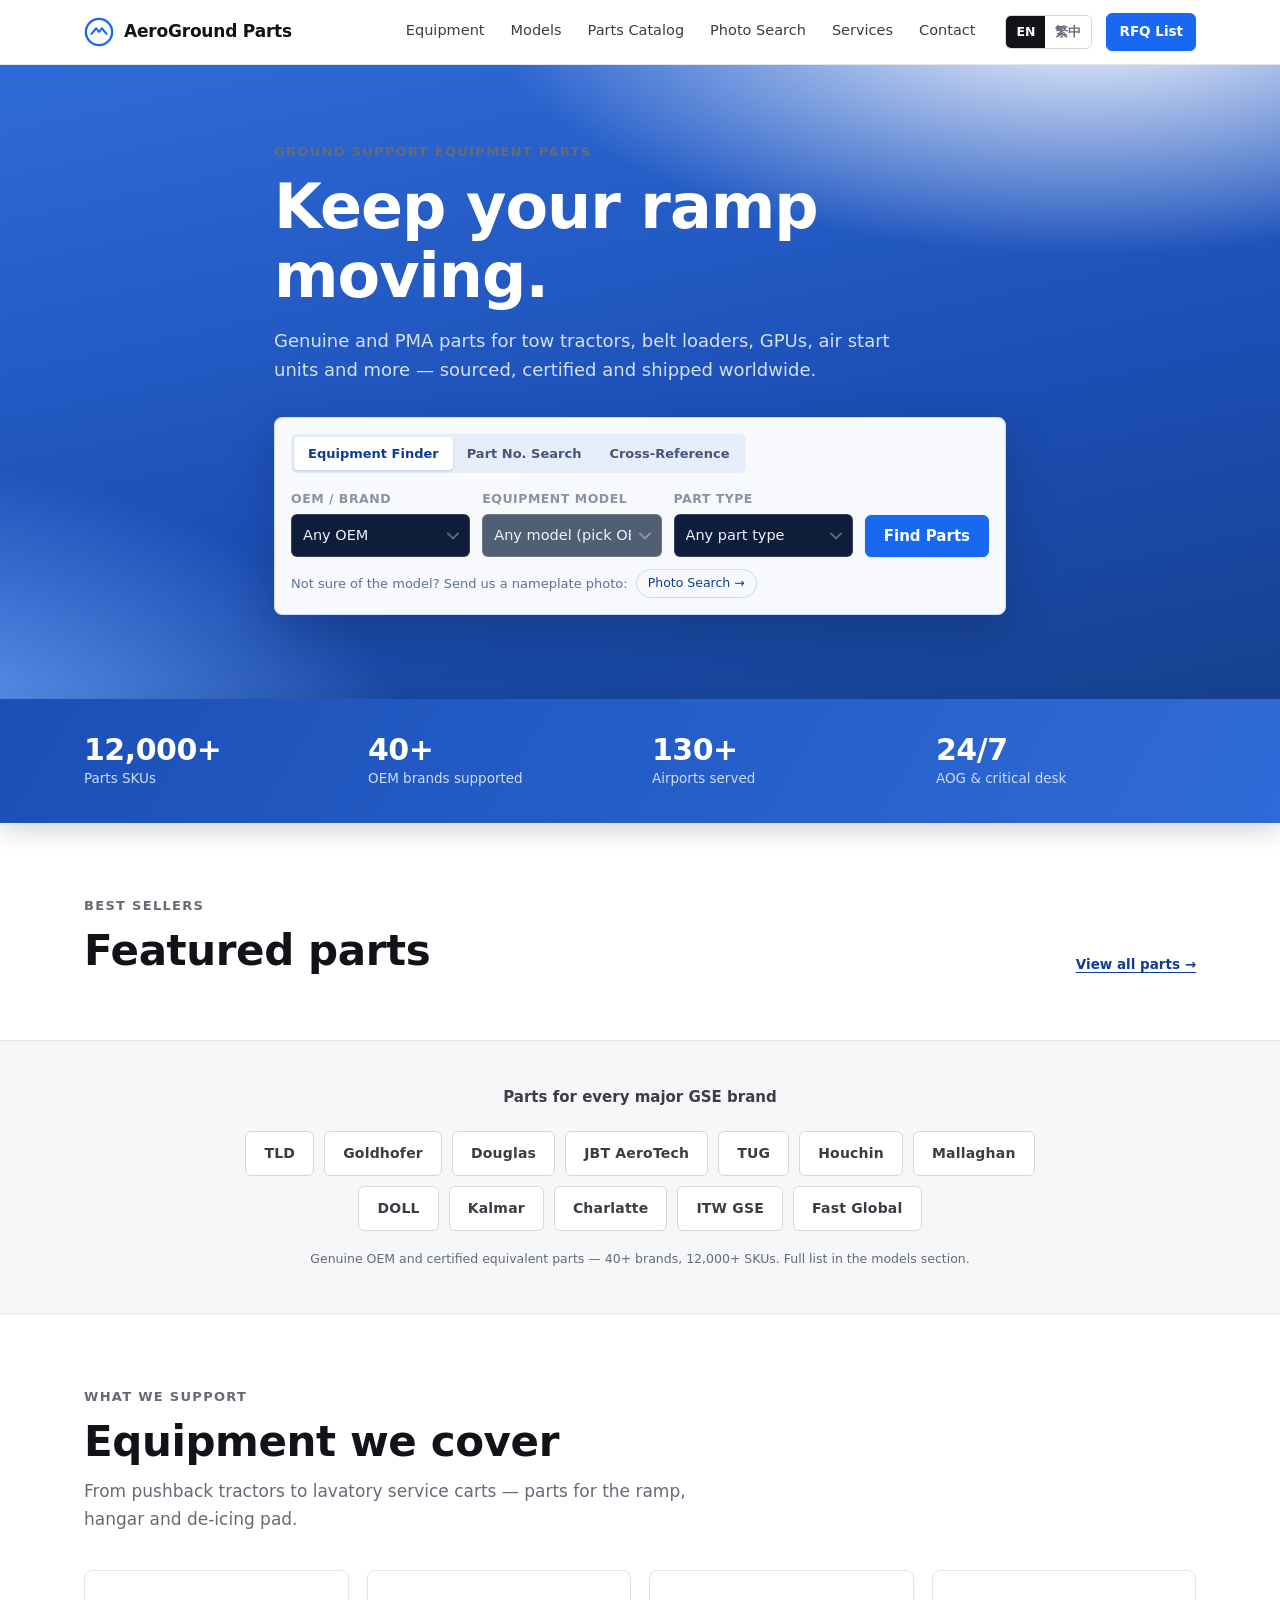
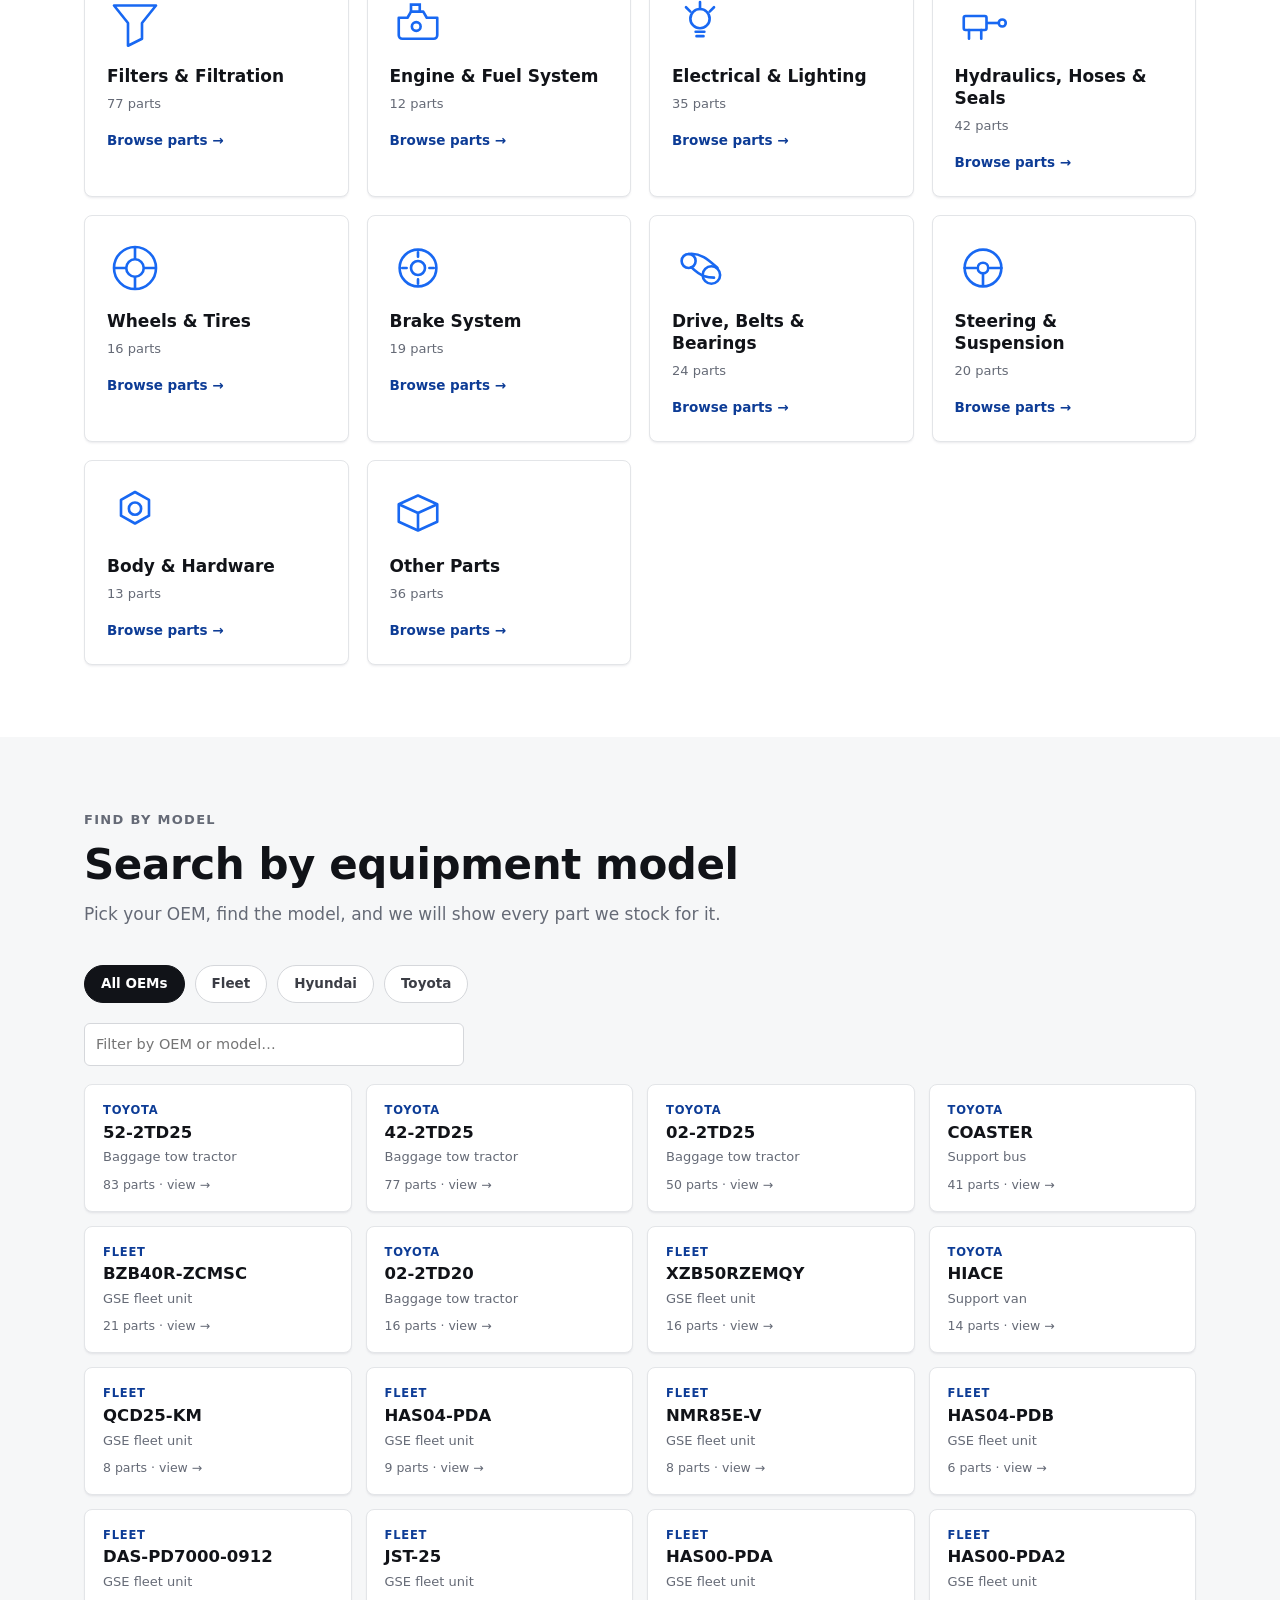
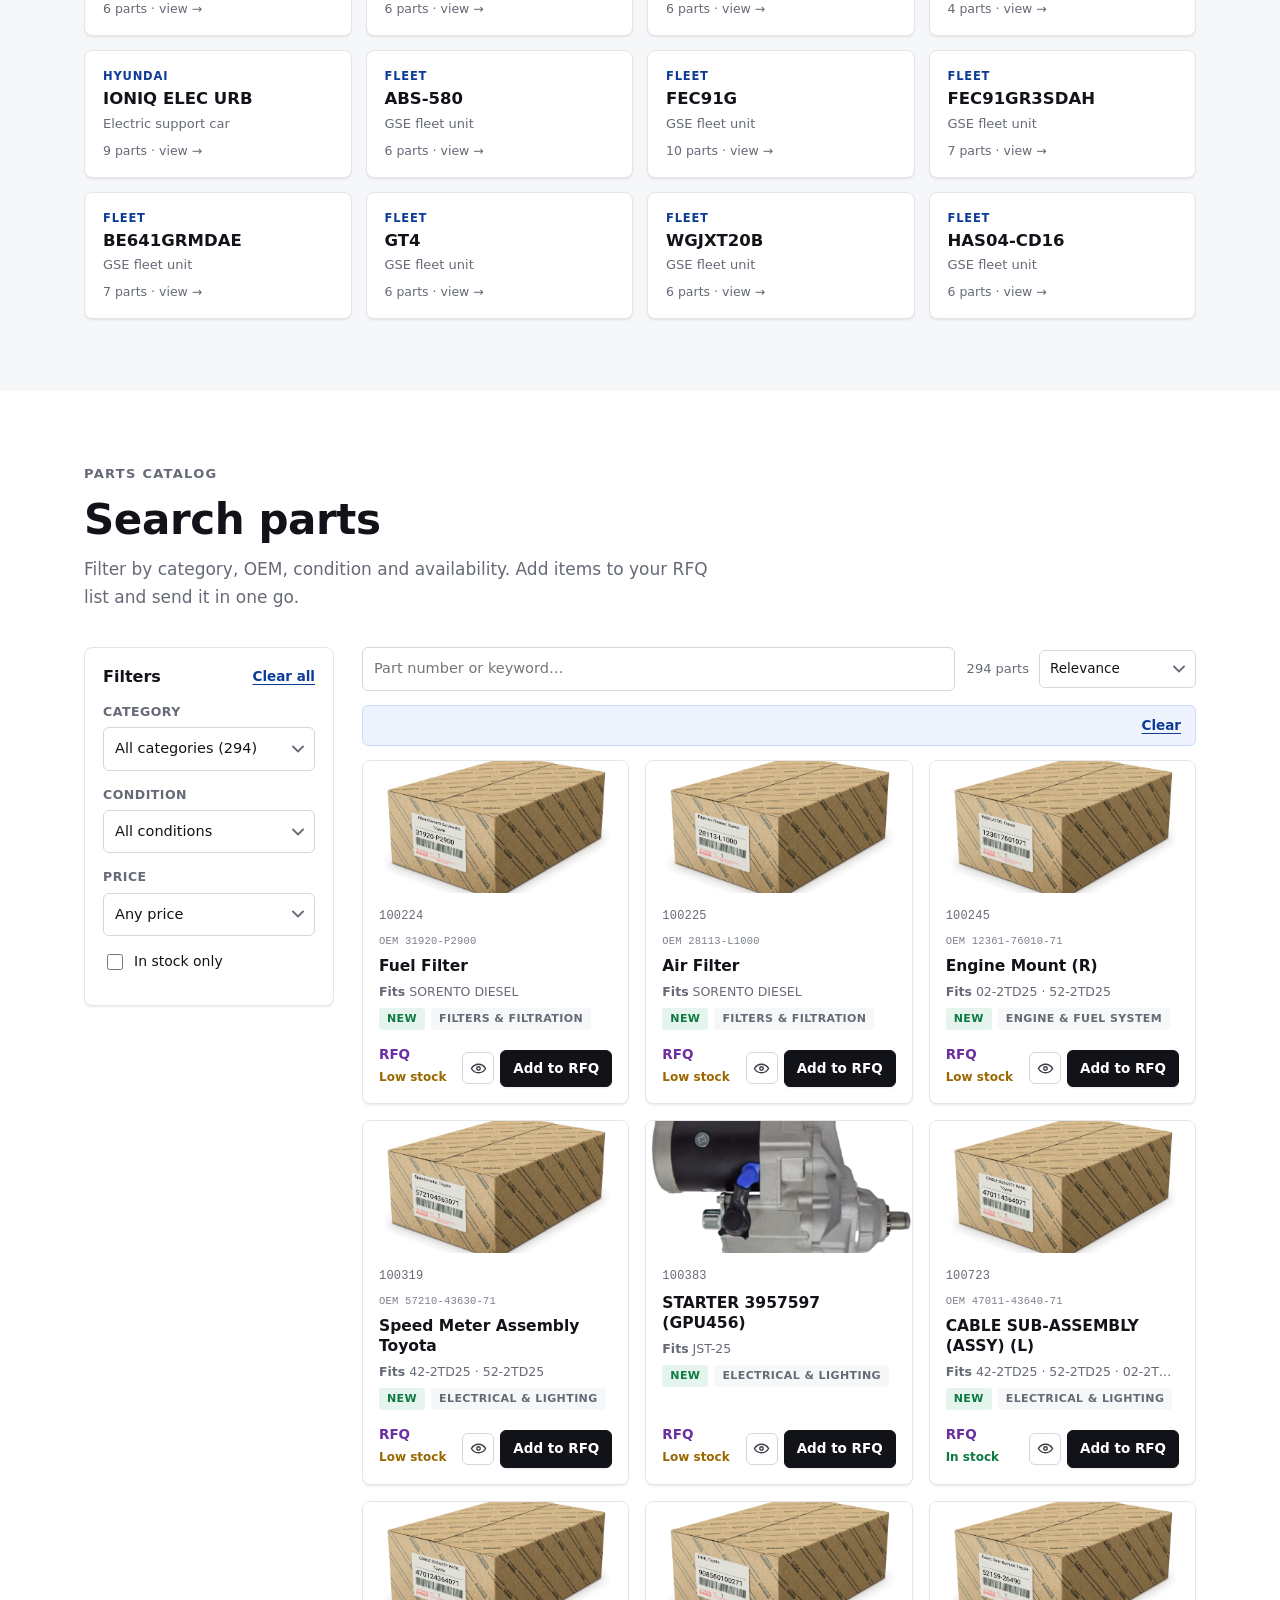
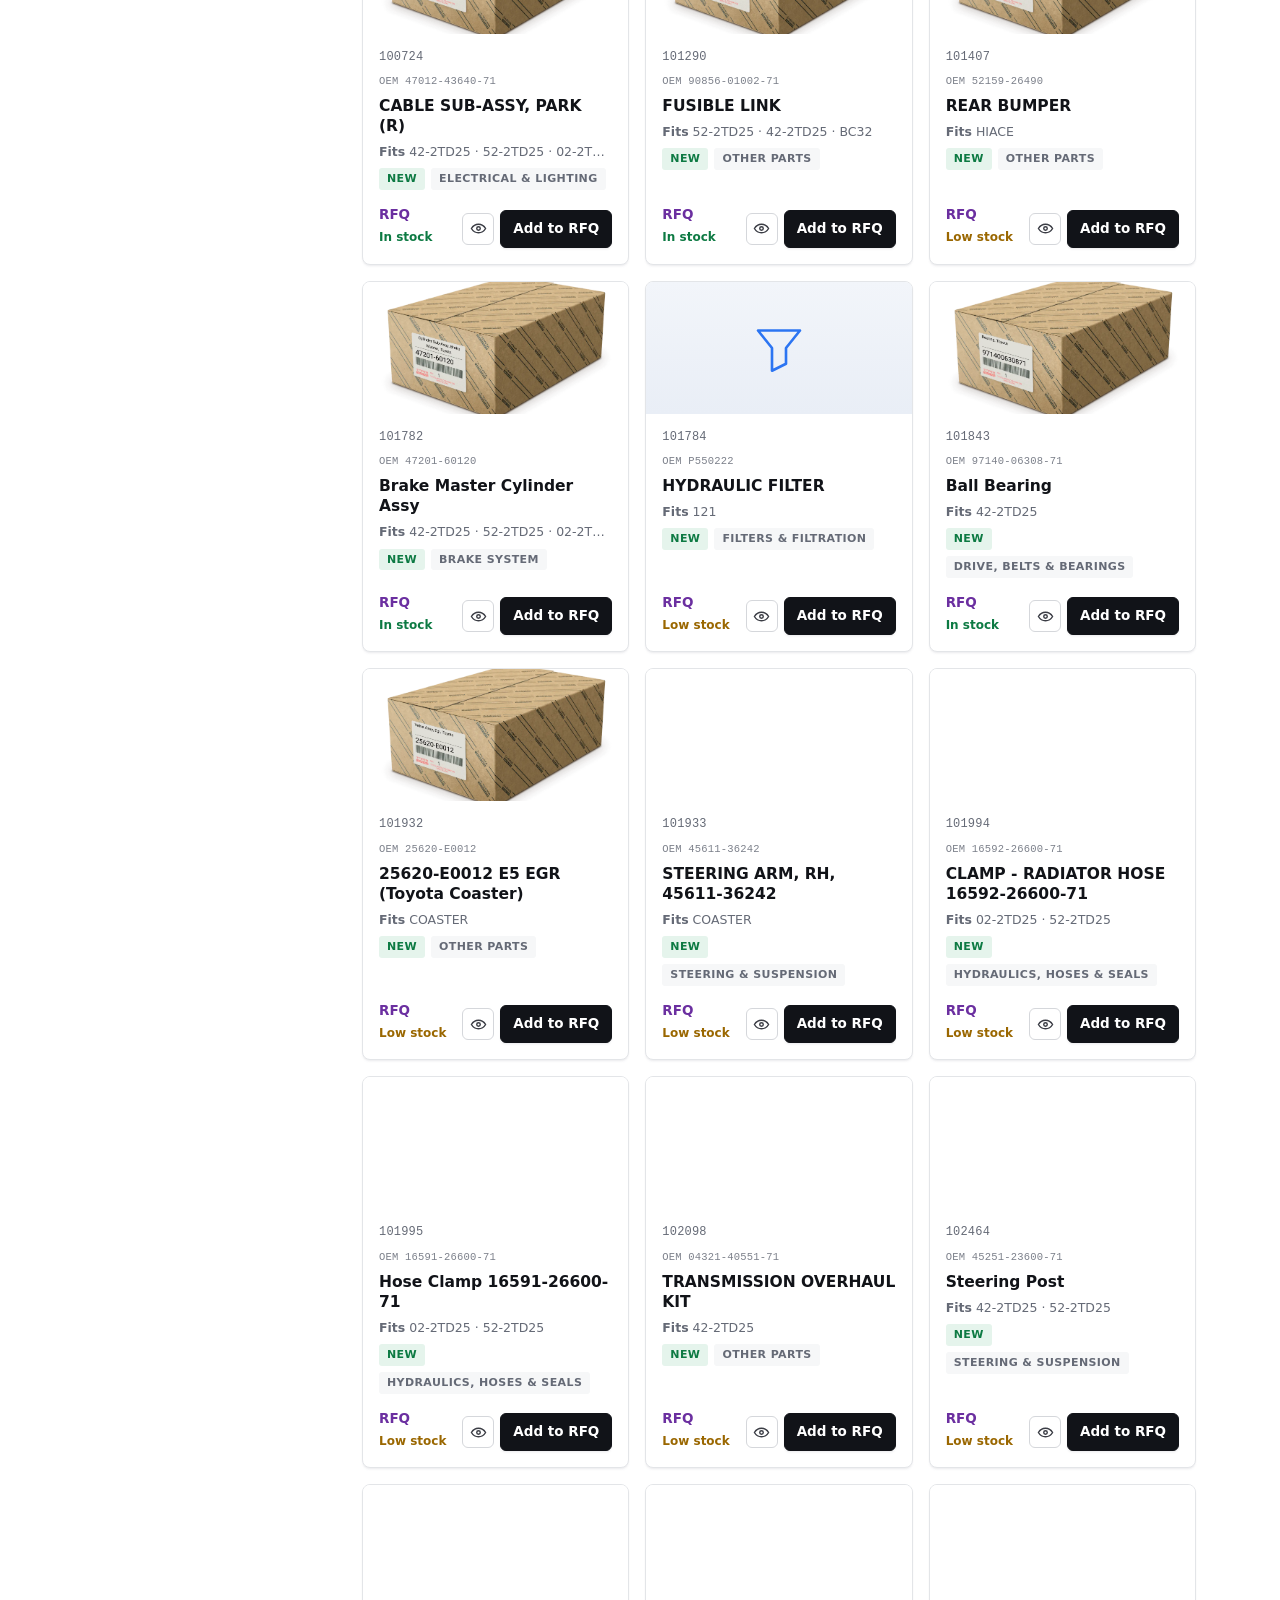
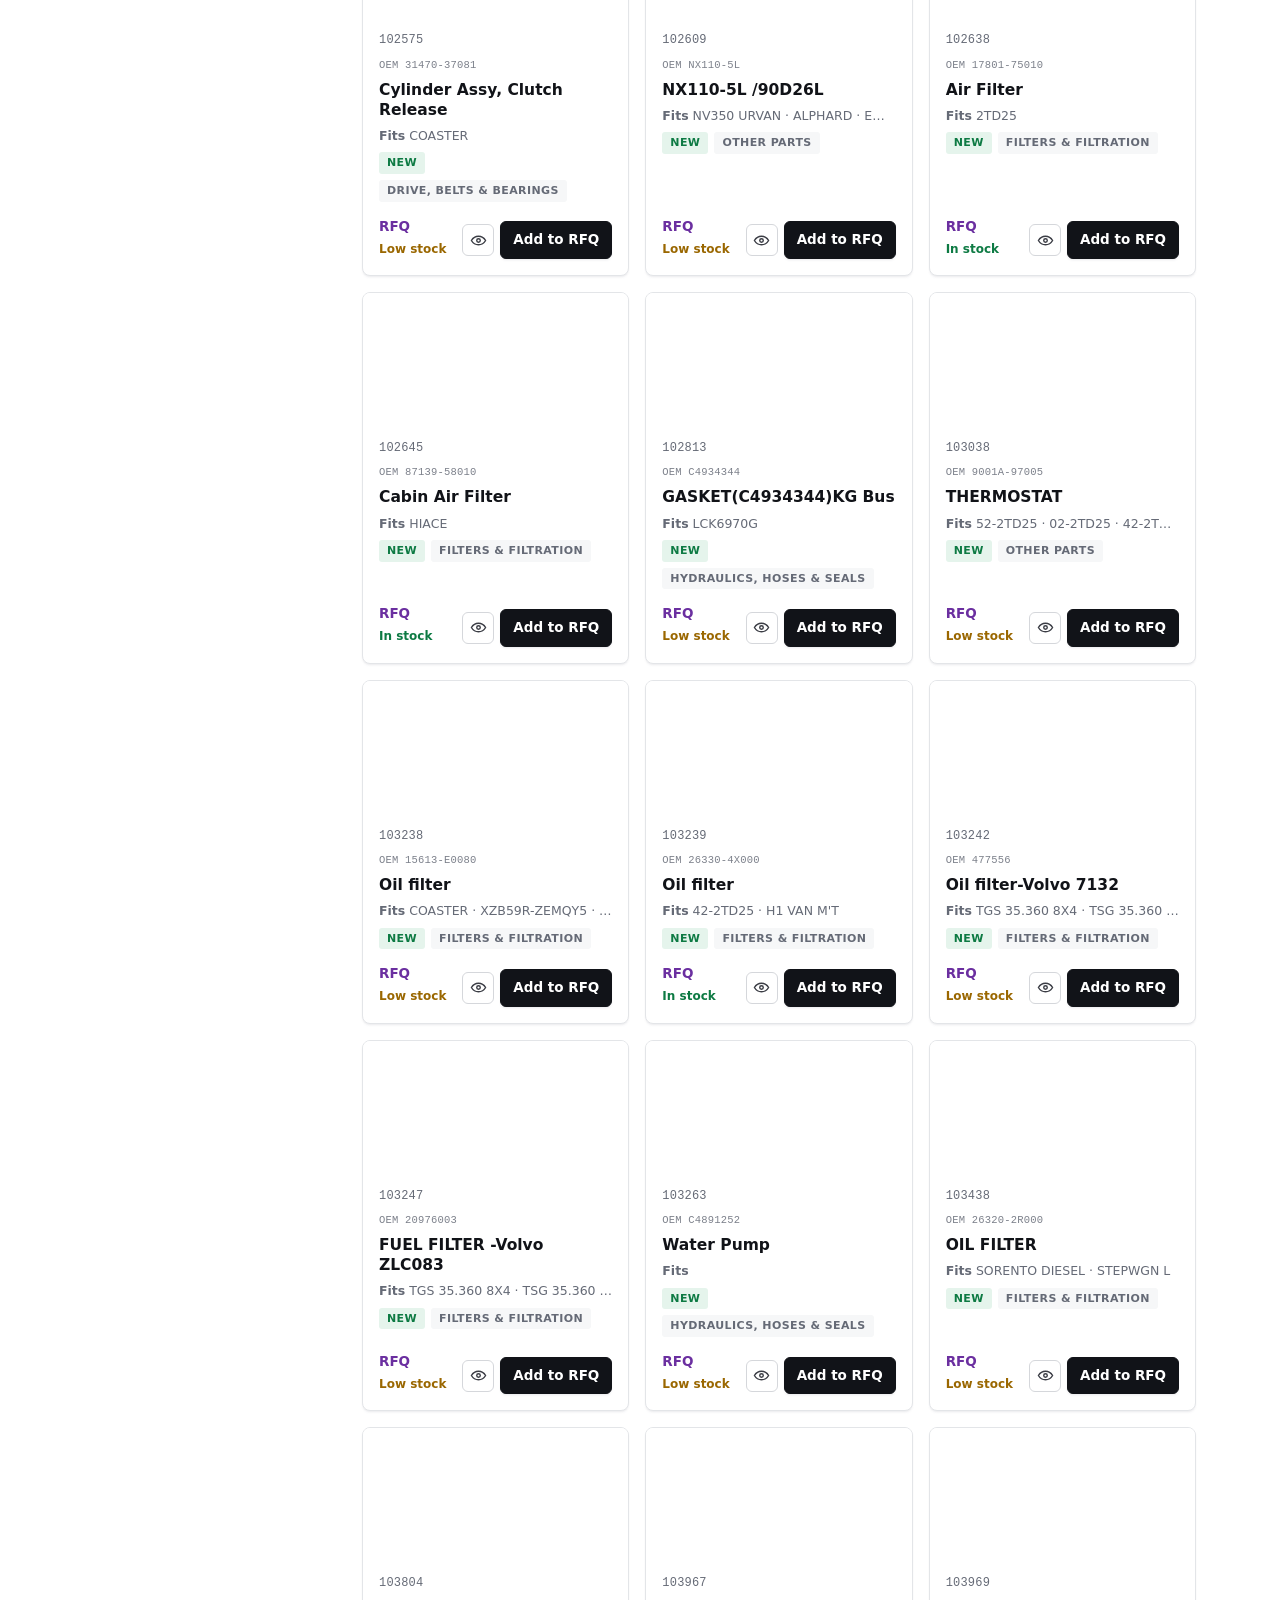
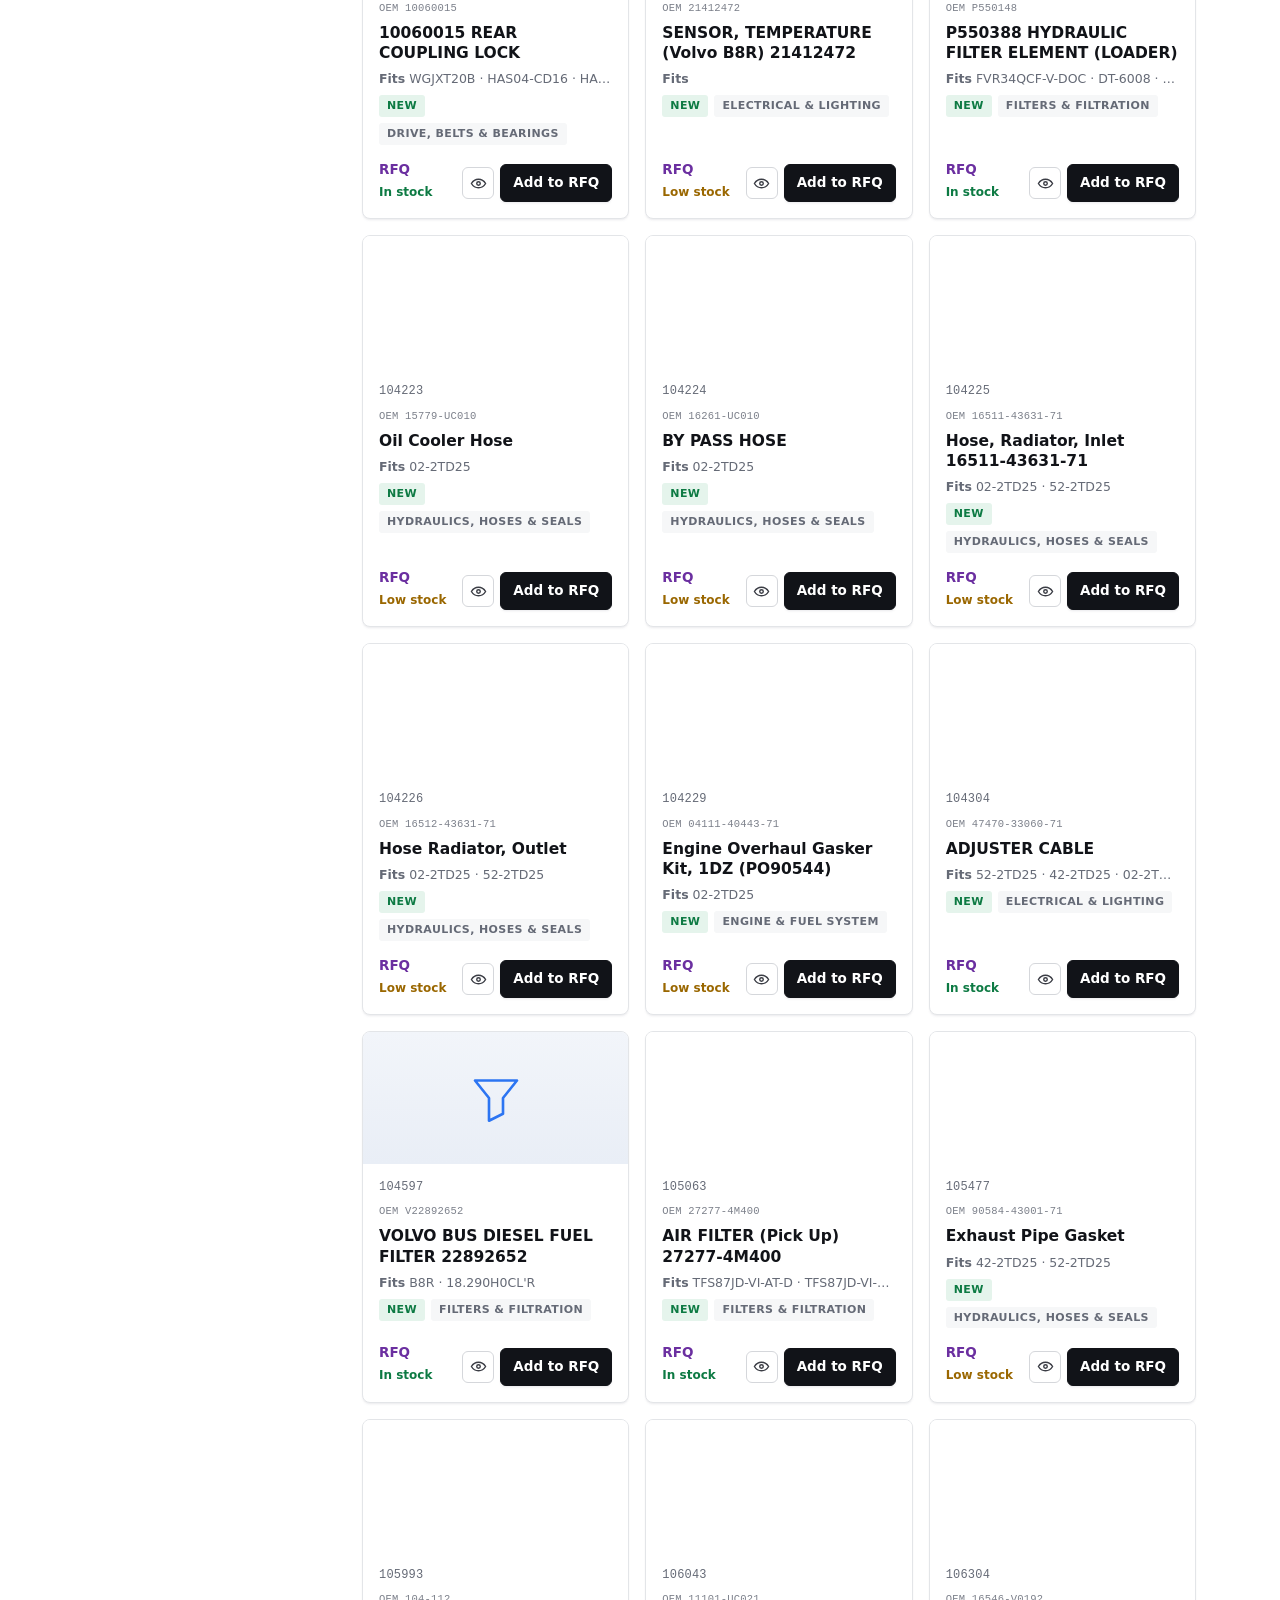
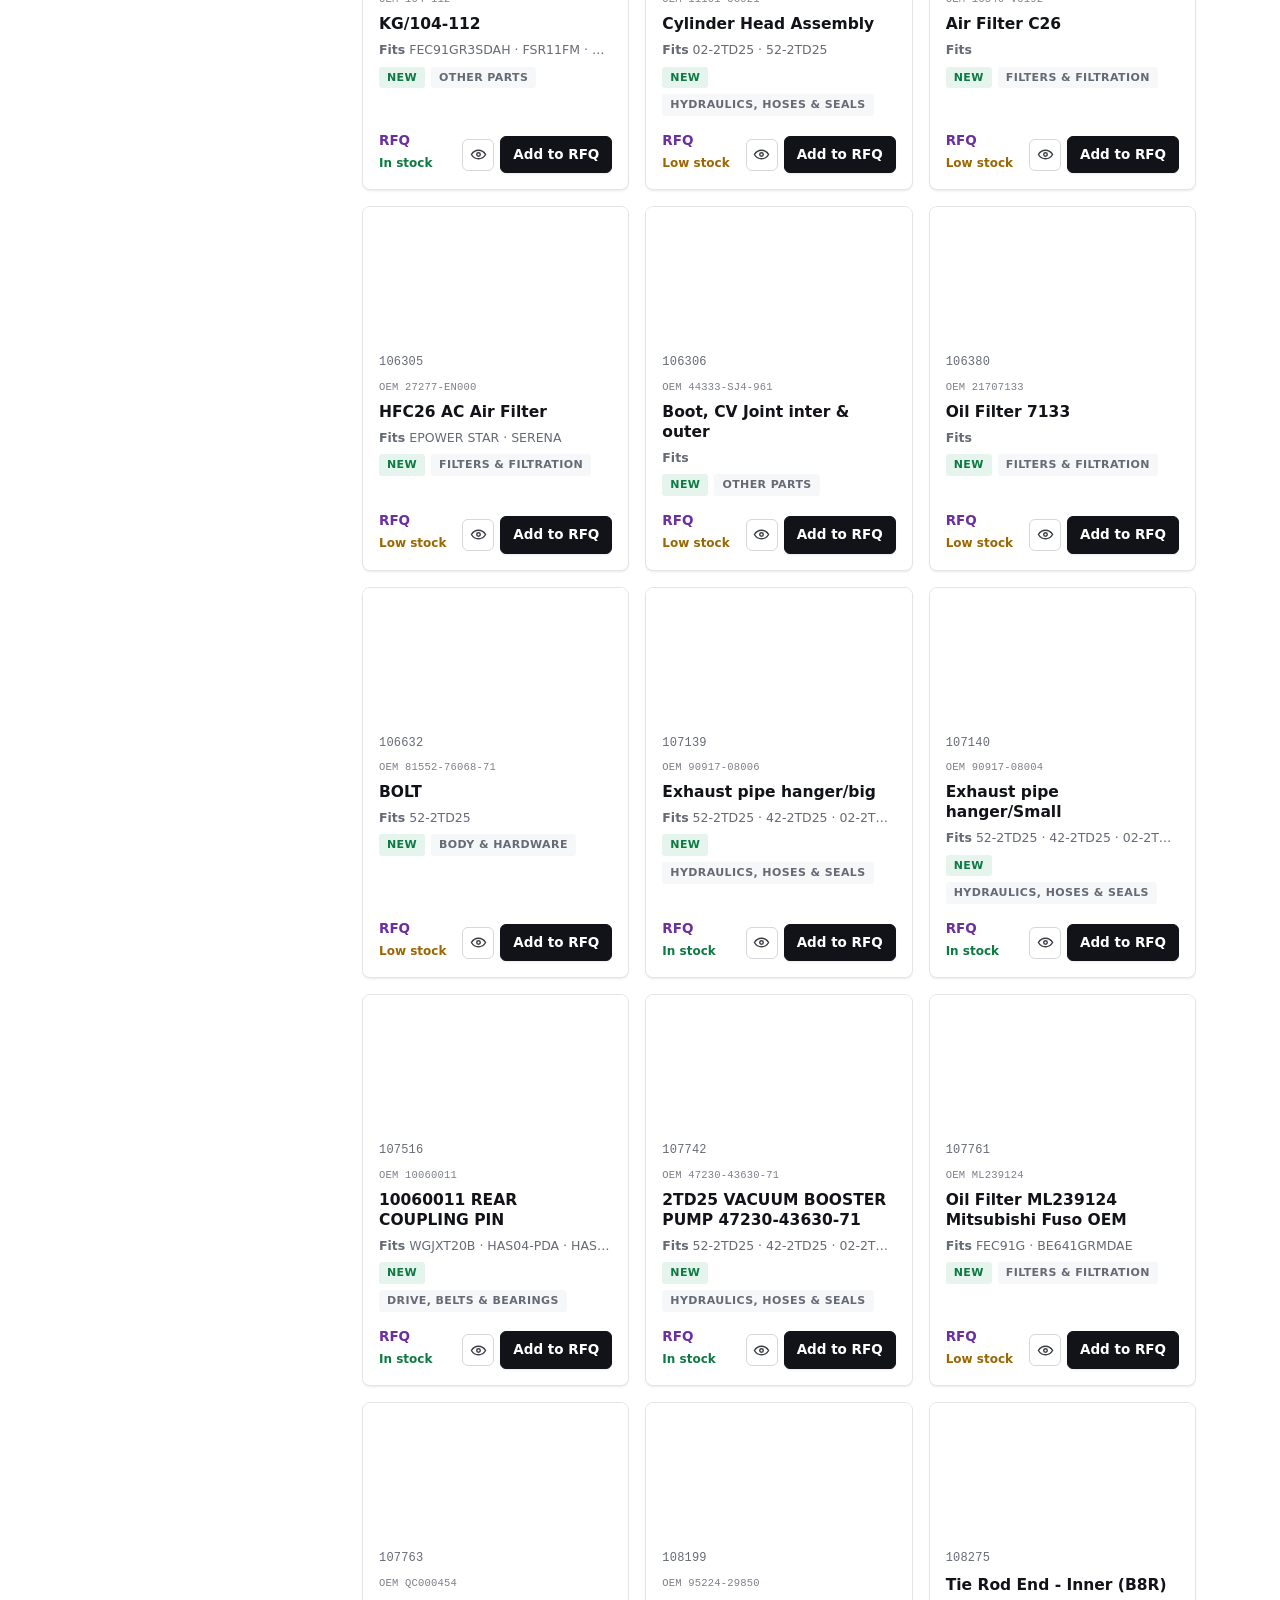
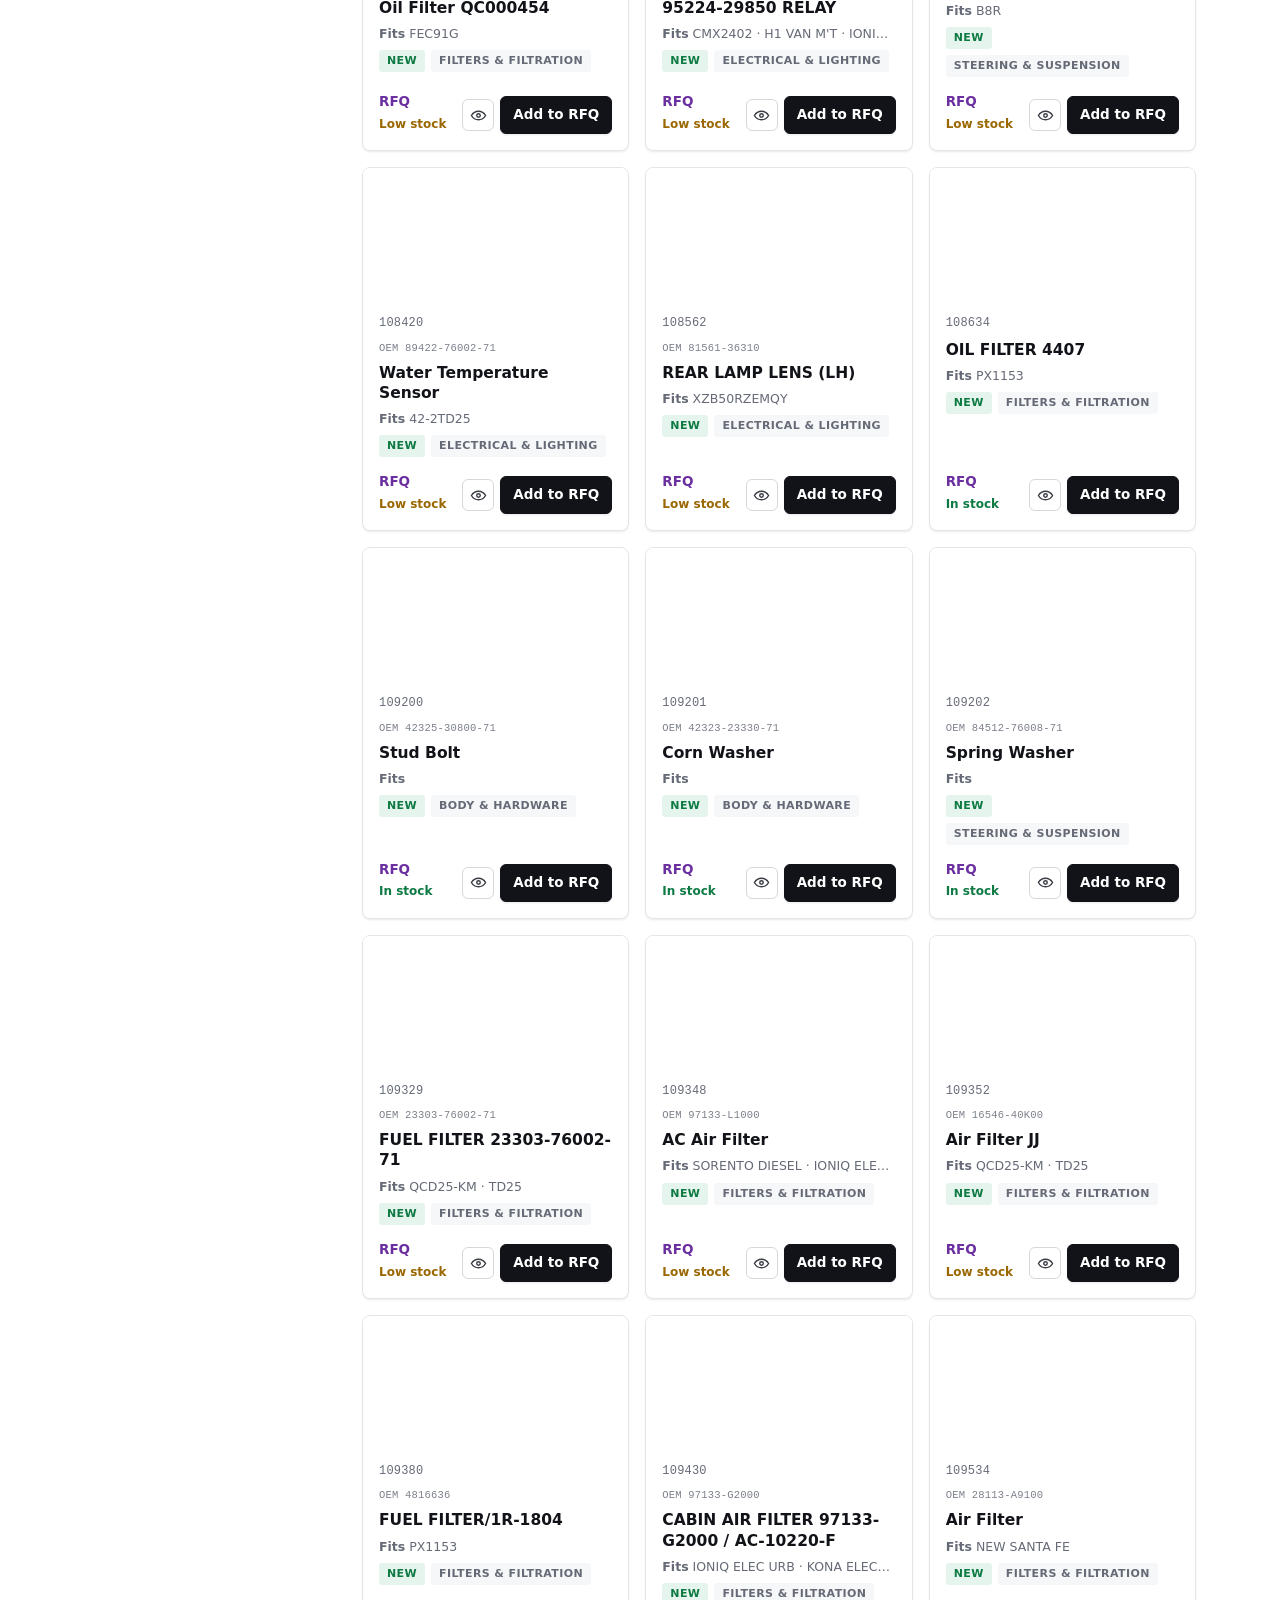
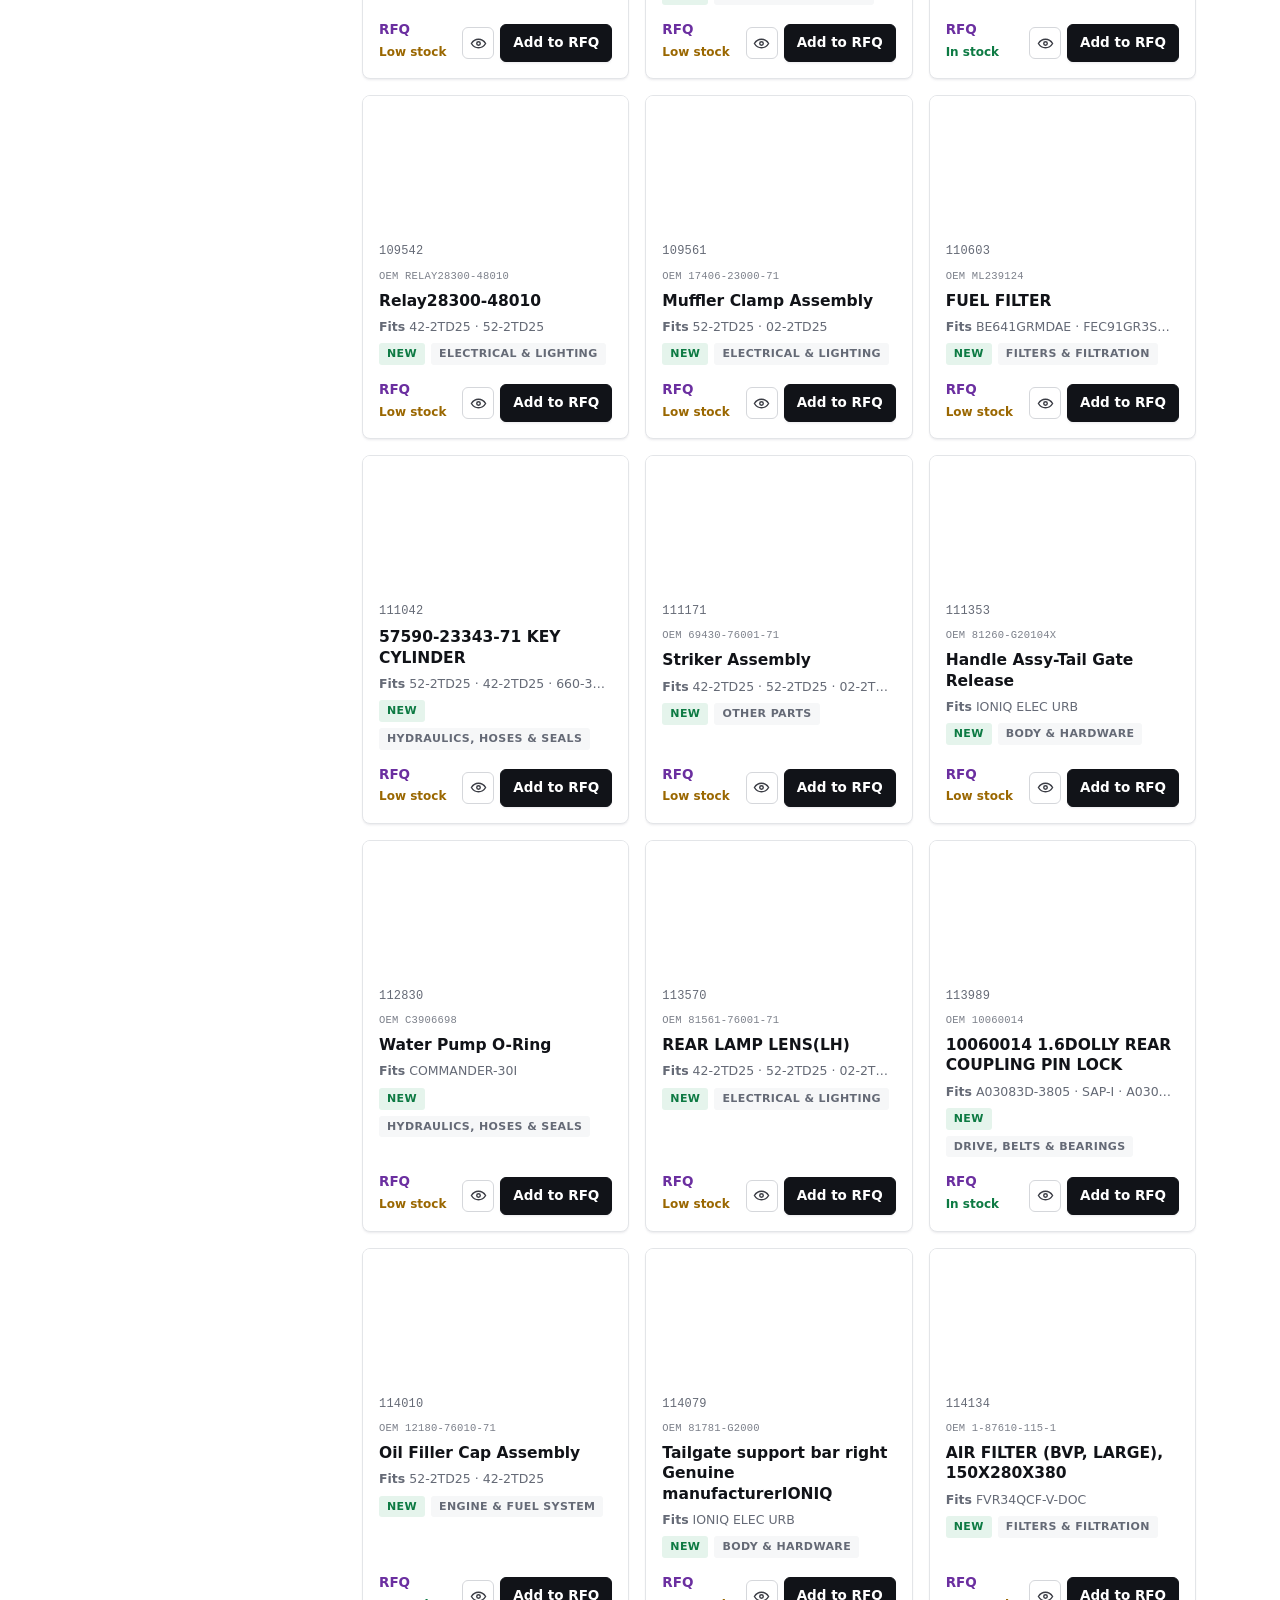
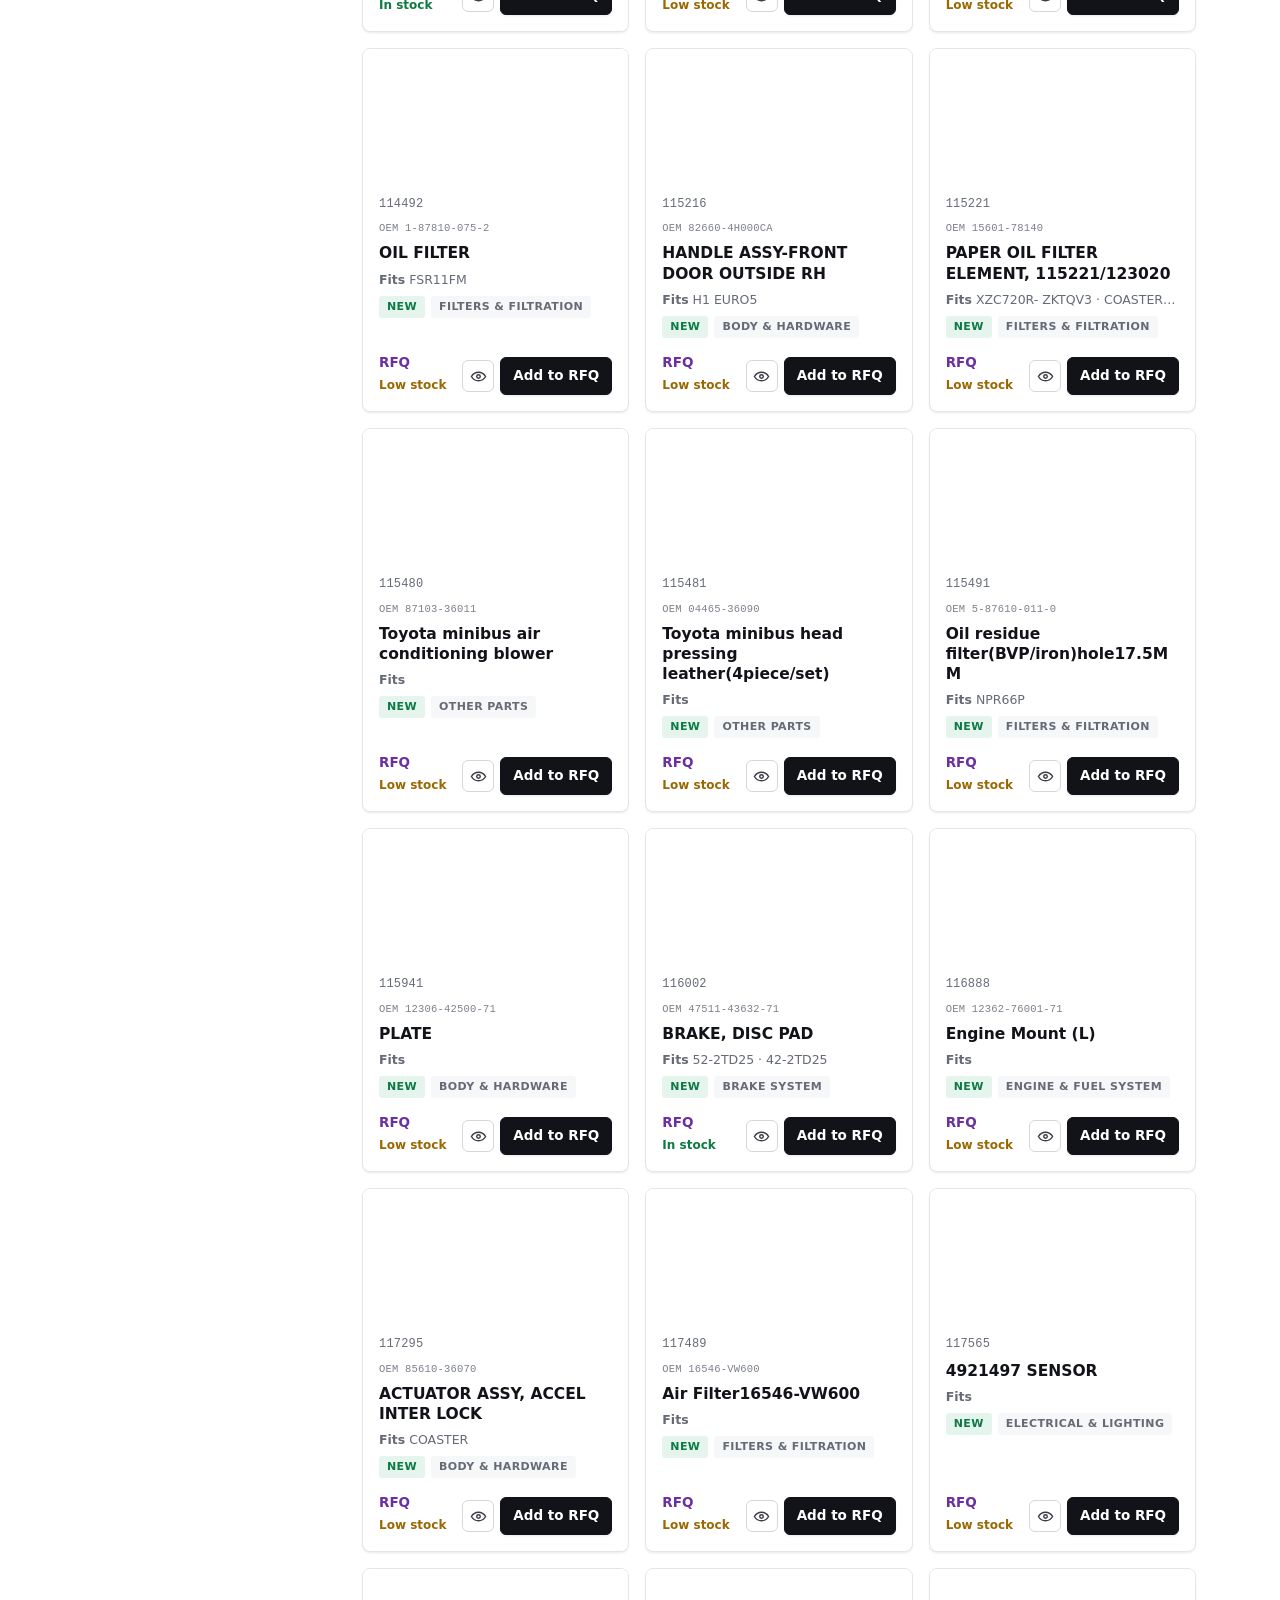
==== index.html @ 1cf230a5 "SEO: OG/twitter cards + JSON-LD Store schema + favicon + sitemap + robots.txt" ====
<!DOCTYPE html>
<html lang="en">
<head>
<meta charset="utf-8">
<meta name="viewport" content="width=device-width, initial-scale=1">
<!--
  ============================================================
  GSE Parts Website Template — static front-end demo
  Sample data only. No network calls are made anywhere
  (enforced by the CSP below: connect-src 'none').

  TODO before production:
  - Replace company name / logo / contact placeholders
  - Serve over HTTPS with the response headers listed in SECURITY.md
  - Add real part photos (drop files into assets/, keep same-origin)
  ============================================================
-->
<meta http-equiv="Content-Security-Policy" content="default-src 'none'; style-src 'self'; script-src 'self'; img-src 'self' blob: data:; font-src 'self'; connect-src https://formsubmit.co; form-action 'none'; base-uri 'none'">
<meta name="referrer" content="strict-origin">
<meta name="description" content="Airport ground support equipment (GSE) parts: tow tractors, belt loaders, GPUs, air start units and more. Search by part number, equipment model or photo.">
<title>AeroGround Parts — Airport GSE Parts &amp; Support</title>
<link rel="stylesheet" href="assets/style.css?v=6111fa4">
<link rel="icon" type="image/svg+xml" href="/assets/favicon.svg">
<meta property="og:type" content="website">
<meta property="og:url" content="https://gse-spares.com/">
<meta property="og:site_name" content="AeroGround Parts">
<meta property="og:title" content="AeroGround Parts — Airport GSE Parts &amp; Support">
<meta property="og:description" content="Airport ground support equipment (GSE) parts: tow tractors, belt loaders, GPUs, air start units and more. Search by part number, equipment model or photo.">
<meta property="og:image" content="https://gse-spares.com/assets/og-image.png">
<meta property="og:image:width" content="1200">
<meta property="og:image:height" content="630">
<meta property="og:locale" content="en">
<meta name="twitter:card" content="summary_large_image">
<script type="application/ld+json">
{
  "@context": "https://schema.org",
  "@type": "Store",
  "name": "AeroGround Parts",
  "url": "https://gse-spares.com/",
  "description": "Airport ground support equipment (GSE) parts: tow tractors, belt loaders, GPUs, air start units and more.",
  "image": "https://gse-spares.com/assets/og-image.png"
}
</script>
</head>
<body>
<a class="skip" href="#main" data-i18n="skip">Skip to content</a>

<!-- ================= HEADER ================= -->
<header class="site-header">
  <div class="wrap header-in">
    <a class="brand" href="#home" aria-label="AeroGround Parts home">
      <svg class="brand-mark" viewBox="0 0 32 32" width="30" height="30" aria-hidden="true" focusable="false">
        <circle cx="16" cy="16" r="14" fill="none" stroke="currentColor" stroke-width="2.5"/>
        <path d="M8 18l5-6 3 4 3-4 5 6" fill="none" stroke="currentColor" stroke-width="2.2" stroke-linecap="round" stroke-linejoin="round"/>
      </svg>
      <!-- TODO: replace company name -->
      <span class="brand-name">AeroGround Parts</span>
    </a>
    <nav class="nav" id="nav" aria-label="Main">
      <a href="#equipment" data-i18n="nav-equipment">Equipment</a>
      <a href="#models" data-i18n="nav-models">Models</a>
      <a href="#parts" data-i18n="nav-parts">Parts Catalog</a>
      <a href="#visual" data-i18n="nav-visual">Photo Search</a>
      <a href="#services" data-i18n="nav-services">Services</a>
      <a href="#contact" data-i18n="nav-contact">Contact</a>
    </nav>
    <div class="header-actions">
      <div class="lang" role="group" aria-label="Language">
        <button type="button" class="lang-btn is-active" data-lang="en">EN</button>
        <button type="button" class="lang-btn" data-lang="zh">繁中</button>
      </div>
      <button type="button" class="btn btn-accent btn-sm" id="cartOpenBtn">
        <span data-i18n="nav-rfq">RFQ List</span>
        <span class="badge" id="cartBadge" hidden>0</span>
      </button>
      <button type="button" class="burger" id="burger" aria-expanded="false" aria-controls="nav" aria-label="Menu">
        <span></span><span></span><span></span>
      </button>
    </div>
  </div>
</header>

<main id="main">

<!-- ================= HERO ================= -->
<section class="hero" id="home">
  <div class="wrap hero-in">
    <p class="kicker" data-i18n="hero-kicker">Ground support equipment parts</p>
    <h1 class="hero-title" data-i18n="hero-title">Keep your ramp moving.</h1>
    <p class="hero-sub" data-i18n="hero-sub">Genuine and PMA parts for tow tractors, belt loaders, GPUs, air start units and more — sourced, certified and shipped worldwide.</p>

    <div class="searchbox" role="search">
      <div class="seg" role="tablist" aria-label="Search mode">
        <button type="button" class="seg-btn is-active" data-mode="finder" role="tab" aria-selected="true" data-i18n="fm-finder">Equipment Finder</button>
        <button type="button" class="seg-btn" data-mode="search" role="tab" aria-selected="false" data-i18n="fm-search">Part No. Search</button>
        <button type="button" class="seg-btn" data-mode="xref" role="tab" aria-selected="false" data-i18n="fm-xref">Cross-Reference</button>
      </div>

      <!-- Mode 1: cascading equipment finder -->
      <div class="mode-panel" id="modeFinder">
        <div class="finder-row">
          <div class="finder-field">
            <label class="flabel" for="fOem" data-i18n="fm-oem">OEM / Brand</label>
            <select id="fOem" class="select"></select>
          </div>
          <div class="finder-field">
            <label class="flabel" for="fModel" data-i18n="fm-model">Equipment Model</label>
            <select id="fModel" class="select"></select>
          </div>
          <div class="finder-field">
            <label class="flabel" for="fPartCat" data-i18n="fm-cat">Part Type</label>
            <select id="fPartCat" class="select"></select>
          </div>
          <button type="button" class="btn btn-accent finder-go" id="finderGo" data-i18n="fm-go">Find Parts</button>
        </div>
        <p class="hero-hint"><span data-i18n="fm-hint">Not sure of the model? Send us a nameplate photo:</span>
          <a class="chip chip-mini" href="#visual" data-i18n="fm-photo">Photo Search →</a>
        </p>
      </div>

      <!-- Mode 2: keyword / PN search -->
      <div class="mode-panel" id="modeSearch" hidden>
        <div class="seg seg-sub" role="group" aria-label="Search scope">
          <button type="button" class="seg-btn is-active" data-scope="all" data-i18n="seg-all">All</button>
          <button type="button" class="seg-btn" data-scope="part" data-i18n="seg-part">Part No.</button>
          <button type="button" class="seg-btn" data-scope="model" data-i18n="seg-model">Equipment</button>
        </div>
        <div class="search-row">
          <svg class="search-ico" viewBox="0 0 24 24" width="20" height="20" aria-hidden="true" focusable="false">
            <circle cx="11" cy="11" r="7" fill="none" stroke="currentColor" stroke-width="2"/>
            <path d="M16.5 16.5L21 21" stroke="currentColor" stroke-width="2" stroke-linecap="round"/>
          </svg>
          <input id="heroSearch" type="search" autocomplete="off" spellcheck="false"
                 placeholder="Search part number, model or keyword…" aria-label="Search parts"
                 data-i18n-ph="hero-search-ph">
          <button type="button" class="btn btn-accent" id="heroGo" data-i18n="hero-go">Search</button>
        </div>
        <ul class="suggest" id="suggest" hidden></ul>
        <p class="hero-hint"><span data-i18n="hero-try">Try:</span>
          <button type="button" class="chip chip-mini" data-example="TL-4812-201">TL-4812-201</button>
          <button type="button" class="chip chip-mini" data-example="TMX">TLD TMX</button>
          <button type="button" class="chip chip-mini" data-example="400Hz">400Hz</button>
        </p>
      </div>

      <!-- Mode 3: OEM cross-reference lookup -->
      <div class="mode-panel" id="modeXref" hidden>
        <div class="search-row">
          <svg class="search-ico" viewBox="0 0 24 24" width="20" height="20" aria-hidden="true" focusable="false">
            <path d="M4 6h16M4 12h10M4 18h7" stroke="currentColor" stroke-width="2" stroke-linecap="round"/>
          </svg>
          <input id="xrefInput" type="search" autocomplete="off" spellcheck="false"
                 placeholder="Enter OEM part number e.g. TLD 4812-201…" aria-label="Cross-reference lookup"
                 data-i18n-ph="xr-ph">
          <button type="button" class="btn btn-accent" id="xrefGo" data-i18n="xr-go">Look Up</button>
        </div>
        <div class="xref-result" id="xrefResult" hidden></div>
        <p class="hero-hint"><span data-i18n="xr-hint">Over 12,000 verified interchanges — type any OEM reference:</span>
          <button type="button" class="chip chip-mini" data-xref="TLD 4812-201">TLD 4812-201</button>
          <button type="button" class="chip chip-mini" data-xref="BAL 815111">BAL 815111</button>
        </p>
      </div>
    </div>
  </div>
</section>

<!-- ================= STATS ================= -->
<section class="stats-band" aria-label="Company statistics">
  <div class="wrap stats-grid">
    <div class="stat"><span class="stat-n">12,000+</span><span class="stat-l" data-i18n="stat1">Parts SKUs</span></div>
    <div class="stat"><span class="stat-n">40+</span><span class="stat-l" data-i18n="stat2">OEM brands supported</span></div>
    <div class="stat"><span class="stat-n">130+</span><span class="stat-l" data-i18n="stat3">Airports served</span></div>
    <div class="stat"><span class="stat-n">24/7</span><span class="stat-l" data-i18n="stat4">AOG &amp; critical desk</span></div>
  </div>
</section>

<!-- ================= FEATURED PRODUCTS ================= -->
<section class="section section-tight" id="featured">
  <div class="wrap">
    <div class="sec-head">
      <div>
        <p class="kicker" data-i18n="fp-kicker">Best sellers</p>
        <h2 class="h2" data-i18n="fp-title">Featured parts</h2>
      </div>
      <a class="link-btn" href="#parts" data-i18n="fp-view-all">View all parts →</a>
    </div>
    <div class="part-grid" id="featuredGrid"></div>
  </div>
</section>

<!-- ================= FEATURED BRANDS ================= -->
<section class="brands-band" aria-label="Brands we stock">
  <div class="wrap">
    <p class="brands-t" data-i18n="fb-title">Parts for every major GSE brand</p>
    <div class="brand-wall" id="brandWall"></div>
    <p class="brands-sub" data-i18n="fb-sub">Genuine OEM and certified equivalent parts — 40+ brands, 12,000+ SKUs. Full list in the models section.</p>
  </div>
</section>

<!-- ================= EQUIPMENT CATEGORIES ================= -->
<section class="section" id="equipment">
  <div class="wrap">
    <p class="kicker" data-i18n="eq-kicker">What we support</p>
    <h2 class="h2" data-i18n="eq-title">Equipment we cover</h2>
    <p class="section-sub" data-i18n="eq-sub">From pushback tractors to lavatory service carts — parts for the ramp, hangar and de-icing pad.</p>
    <div class="cat-grid" id="catGrid"></div>
  </div>
</section>

<!-- ================= EQUIPMENT MODELS ================= -->
<section class="section section-alt" id="models">
  <div class="wrap">
    <p class="kicker" data-i18n="md-kicker">Find by model</p>
    <h2 class="h2" data-i18n="md-title">Search by equipment model</h2>
    <p class="section-sub" data-i18n="md-sub">Pick your OEM, find the model, and we will show every part we stock for it.</p>
    <div class="chips" id="brandChips" role="group" aria-label="OEM filter"></div>
    <div class="model-tools">
      <input id="modelSearch" type="search" autocomplete="off" placeholder="Filter by OEM or model…" aria-label="Filter models" data-i18n-ph="md-search-ph">
    </div>
    <div class="model-grid" id="modelGrid"></div>
  </div>
</section>

<!-- ================= PARTS CATALOG ================= -->
<section class="section" id="parts">
  <div class="wrap">
    <p class="kicker" data-i18n="pr-kicker">Parts catalog</p>
    <h2 class="h2" data-i18n="pr-title">Search parts</h2>
    <p class="section-sub" data-i18n="pr-sub">Filter by category, OEM, condition and availability. Add items to your RFQ list and send it in one go.</p>

    <div class="catalog">
      <aside class="filters" aria-label="Filters">
        <div class="filters-head">
          <h3 class="h3" data-i18n="fl-title">Filters</h3>
          <button type="button" class="link-btn" id="clearFilters" data-i18n="fl-clear">Clear all</button>
        </div>
        <div class="fgroup">
          <label class="flabel" for="fCat" data-i18n="fl-cat">Category</label>
          <select id="fCat" class="select"></select>
        </div>
        <div class="fgroup">
          <label class="flabel" for="fCond" data-i18n="fl-cond">Condition</label>
          <select id="fCond" class="select"></select>
        </div>
        <div class="fgroup">
          <label class="flabel" for="fPrice" data-i18n="fl-price">Price</label>
          <select id="fPrice" class="select"></select>
        </div>
        <div class="fgroup fcheck">
          <input type="checkbox" id="fStock">
          <label for="fStock" data-i18n="fl-stock">In stock only</label>
        </div>
      </aside>

      <div class="results">
        <div class="toolbar">
          <input id="catSearch" type="search" autocomplete="off" placeholder="Part number or keyword…" aria-label="Filter parts" data-i18n-ph="cat-search-ph">
          <div class="toolbar-right">
            <span class="count" id="resultCount"></span>
            <label class="sr-only" for="fSort" data-i18n="tb-sort">Sort</label>
            <select id="fSort" class="select select-sm"></select>
          </div>
        </div>
        <div class="model-banner" id="modelBanner" hidden>
          <span id="modelBannerText"></span>
          <button type="button" class="link-btn" id="modelClear" data-i18n="mb-clear">Clear</button>
        </div>
        <div class="part-grid" id="partGrid"></div>
        <div class="empty" id="emptyState" hidden>
          <p class="empty-title" data-i18n="em-title">No parts found</p>
          <p class="empty-sub" data-i18n="em-sub">Try a different part number, widen the filters, or send us the photo — we source hard-to-find items.</p>
          <button type="button" class="btn" id="emptyReset" data-i18n="em-reset">Reset filters</button>
        </div>
      </div>
    </div>
  </div>
</section>

<!-- ================= VISUAL / PHOTO SEARCH ================= -->
<section class="section section-dark" id="visual">
  <div class="wrap">
    <p class="kicker kicker-dark" data-i18n="vs-kicker">Visual search</p>
    <h2 class="h2 h2-dark" data-i18n="vs-title">Snap it. Find it.</h2>
    <p class="section-sub sub-dark" data-i18n="vs-sub">Upload a photo of the part. Our matcher compares it against the catalog and returns the closest part numbers with confidence scores.</p>

    <div class="visual-box">
      <div class="dropzone" id="dropzone" role="button" tabindex="0"
           aria-label="Upload a part photo" data-i18n-aria="vs-drop-aria">
        <svg viewBox="0 0 48 48" width="44" height="44" aria-hidden="true" focusable="false">
          <rect x="4" y="10" width="40" height="28" rx="4" fill="none" stroke="currentColor" stroke-width="2.5"/>
          <circle cx="18" cy="22" r="5" fill="none" stroke="currentColor" stroke-width="2.5"/>
          <path d="M8 34l10-8 6 5 7-9 9 12" fill="none" stroke="currentColor" stroke-width="2.5" stroke-linecap="round" stroke-linejoin="round"/>
        </svg>
        <p class="dz-text" data-i18n="vs-drop">Drop a part photo here, or click to browse</p>
        <p class="dz-sub" data-i18n="vs-hint">JPG / PNG / WebP · up to 8 MB</p>
        <input type="file" id="fileInput" accept="image/*" class="sr-only" aria-hidden="true" tabindex="-1">
      </div>

      <div class="vs-preview" id="vsPreview" hidden>
        <div class="vs-photo-wrap">
          <img id="vsPhoto" alt="Uploaded part photo preview">
          <span class="vs-demo-tag" data-i18n="vs-demo">Demo matcher</span>
        </div>
        <div class="vs-progress" id="vsProgress">
          <div class="vs-bar"><div class="vs-bar-fill" id="vsBarFill"></div></div>
          <p class="vs-status" id="vsStatus" data-i18n="vs-analyzing">Matching against catalog…</p>
          <button type="button" class="link-btn" id="vsReset" data-i18n="vs-try">Try another photo</button>
        </div>
      </div>

      <div class="vs-results" id="vsResults" hidden>
        <h3 class="h3 h3-dark" data-i18n="vs-results">Best matches</h3>
        <div class="part-grid" id="vsGrid"></div>
      </div>
    </div>

    <p class="privacy-note">
      <svg viewBox="0 0 24 24" width="16" height="16" aria-hidden="true" focusable="false">
        <path d="M12 3l7 3v5c0 5-3.2 8.4-7 10-3.8-1.6-7-5-7-10V6z" fill="none" stroke="currentColor" stroke-width="2"/>
      </svg>
      <span data-i18n="vs-note">Your photo is processed entirely in your browser — this demo makes zero network requests and stores nothing.</span>
    </p>
  </div>
</section>

<!-- ================= SERVICES ================= -->
<section class="section" id="services">
  <div class="wrap">
    <p class="kicker" data-i18n="sv-kicker">Why us</p>
    <h2 class="h2" data-i18n="sv-title">More than a parts counter</h2>
    <p class="section-sub" data-i18n="sv-sub">A support partner for ground handling teams, airlines and MROs — from routine consumables to AOG critical response.</p>
    <div class="svc-grid">
      <div class="svc">
        <div class="svc-ico"><svg viewBox="0 0 24 24" width="22" height="22" aria-hidden="true" focusable="false"><path d="M13 2L4 14h6l-1 8 9-12h-6z" fill="none" stroke="currentColor" stroke-width="2" stroke-linejoin="round"/></svg></div>
        <h3 class="svc-t" data-i18n="sv1t">24/7 AOG &amp; critical desk</h3>
        <p class="svc-d" data-i18n="sv1d">Grounded equipment costs money every minute. Our critical desk quotes and ships around the clock.</p>
      </div>
      <div class="svc">
        <div class="svc-ico"><svg viewBox="0 0 24 24" width="22" height="22" aria-hidden="true" focusable="false"><circle cx="11" cy="11" r="7" fill="none" stroke="currentColor" stroke-width="2"/><path d="M16.5 16.5L21 21" stroke="currentColor" stroke-width="2" stroke-linecap="round"/><path d="M8 11h6" stroke="currentColor" stroke-width="2" stroke-linecap="round"/></svg></div>
        <h3 class="svc-t" data-i18n="sv2t">Hard-to-find sourcing</h3>
        <p class="svc-d" data-i18n="sv2d">Obsolete or long-lead OEM parts — we trace stock across a global supplier and exchange network.</p>
      </div>
      <div class="svc">
        <div class="svc-ico"><svg viewBox="0 0 24 24" width="22" height="22" aria-hidden="true" focusable="false"><path d="M20 12a8 8 0 1 1-2.3-5.6" fill="none" stroke="currentColor" stroke-width="2" stroke-linecap="round"/><path d="M20 3v4h-4" fill="none" stroke="currentColor" stroke-width="2" stroke-linecap="round" stroke-linejoin="round"/></svg></div>
        <h3 class="svc-t" data-i18n="sv3t">Exchange &amp; overhaul</h3>
        <p class="svc-d" data-i18n="sv3d">Serviceable exchange cores for cylinders, GPUs and wheel &amp; brake — lower cost, shorter downtime.</p>
      </div>
      <div class="svc">
        <div class="svc-ico"><svg viewBox="0 0 24 24" width="22" height="22" aria-hidden="true" focusable="false"><path d="M3 8l9-4 9 4-9 4z" fill="none" stroke="currentColor" stroke-width="2" stroke-linejoin="round"/><path d="M3 8v8l9 4 9-4V8" fill="none" stroke="currentColor" stroke-width="2" stroke-linejoin="round"/><path d="M12 12v8" stroke="currentColor" stroke-width="2"/></svg></div>
        <h3 class="svc-t" data-i18n="sv4t">Consignment stock</h3>
        <p class="svc-d" data-i18n="sv4d">We hold agreed inventory on site at your hub, so consumables are on the shelf before you need them.</p>
      </div>
      <div class="svc">
        <div class="svc-ico"><svg viewBox="0 0 24 24" width="22" height="22" aria-hidden="true" focusable="false"><path d="M2 6h12v10H2zM14 10h4l4 4v2h-8z" fill="none" stroke="currentColor" stroke-width="2" stroke-linejoin="round"/><circle cx="6" cy="18" r="2" fill="none" stroke="currentColor" stroke-width="2"/><circle cx="17" cy="18" r="2" fill="none" stroke="currentColor" stroke-width="2"/></svg></div>
        <h3 class="svc-t" data-i18n="sv5t">Worldwide logistics</h3>
        <p class="svc-d" data-i18n="sv5d">DDP shipping, AOG hand-carry and full export documentation handled by our logistics team.</p>
      </div>
      <div class="svc">
        <div class="svc-ico"><svg viewBox="0 0 24 24" width="22" height="22" aria-hidden="true" focusable="false"><path d="M8 5h8M8 19h8M9 5a3 3 0 0 0 0 6h6a3 3 0 0 1 0 6H9" fill="none" stroke="currentColor" stroke-width="2" stroke-linecap="round"/></svg></div>
        <h3 class="svc-t" data-i18n="sv6t">Technical support</h3>
        <p class="svc-d" data-i18n="sv6d">Breakdown diagnosis, parts identification from nameplate photos, and interchange advice from GSE engineers.</p>
      </div>
    </div>
  </div>
</section>

<!-- ================= CERTS ================= -->
<section class="certs">
  <div class="wrap certs-in">
    <p class="certs-t" data-i18n="ct-title">Certified quality</p>
    <ul class="cert-list">
      <li class="cert">ISO 9001:2015</li>
      <li class="cert">AS9120B</li>
      <li class="cert">ASA-100</li>
      <li class="cert" data-i18n="ct-easa">EASA Part-145 partner</li>
    </ul>
    <p class="certs-sub" data-i18n="ct-sub">Certificates available on request. Placeholders shown in this template.</p>
  </div>
</section>

<!-- ================= CONTACT / RFQ ================= -->
<section class="section" id="contact">
  <div class="wrap contact-grid">
    <div>
      <p class="kicker" data-i18n="rfq-kicker">Get a quote</p>
      <h2 class="h2" data-i18n="rfq-title">Request for quotation</h2>
      <p class="section-sub" data-i18n="rfq-sub">Tell us the part numbers or the equipment — we reply within one business day, AOG immediately.</p>

      <form id="rfqForm" novalidate autocomplete="off">
        <input type="text" name="_honey" id="fHoney" class="f-honey" tabindex="-1" aria-hidden="true">
        <input type="hidden" name="_captcha" value="false">
        <input type="hidden" name="_subject" value="New RFQ from AeroGround Parts website">
        <input type="hidden" name="_replyto" value="">
        <input type="hidden" name="rfq_items" id="rfqItems" value="">
        <div class="frow">
          <div class="field">
            <label for="cName" data-i18n="f-name">Name *</label>
            <input id="cName" name="name" type="text" autocomplete="off" required>
            <p class="field-err" id="eName"></p>
          </div>
          <div class="field">
            <label for="cCompany" data-i18n="f-company">Company</label>
            <input id="cCompany" name="company" type="text" autocomplete="off">
          </div>
        </div>
        <div class="frow">
          <div class="field">
            <label for="cEmail" data-i18n="f-email">Email *</label>
            <input id="cEmail" name="email" type="email" autocomplete="off" required>
            <p class="field-err" id="eEmail"></p>
          </div>
          <div class="field">
            <label for="cPhone" data-i18n="f-phone">Phone</label>
            <input id="cPhone" name="phone" type="tel" autocomplete="off">
          </div>
        </div>
        <div class="field">
          <label for="cMsg" data-i18n="f-msg">Part numbers / equipment *</label>
          <textarea id="cMsg" name="message" rows="4" required></textarea>
          <p class="field-err" id="eMsg"></p>
        </div>
        <button type="submit" class="btn btn-accent" id="rfqSend" data-i18n="f-send">Submit RFQ</button>
        <p class="form-note" data-i18n="f-note">We reply within one business day — AOG enquiries get priority.</p>
      </form>

      <div class="form-ok" id="formOk" hidden>
        <h3 class="h3" data-i18n="f-ok-t">RFQ received</h3>
        <p data-i18n="f-ok-d">Thank you — our sales team has received your enquiry and will reply within one business day (AOG immediately).</p>
      </div>
    </div>

    <aside class="contact-info">
      <h3 class="h3" data-i18n="info-title">Talk to our team</h3>
      <!-- TODO: replace contact placeholders -->
      <dl class="info-list">
        <div><dt data-i18n="info-sales">Sales &amp; RFQ</dt><dd>+852 2000 0000 · sales@gse-spares.com</dd></div>
        <div><dt data-i18n="info-aog">AOG / critical desk</dt><dd>+852 2000 0001 · 24/7</dd></div>
        <div><dt data-i18n="info-addr">Address</dt><dd>Unit 0, 0/F, Example Industrial Building, Hong Kong</dd></div>
        <div><dt data-i18n="info-hours">Hours</dt><dd data-i18n="info-hours-v">Mon–Fri 09:00–18:00 (HKT) · AOG desk always on</dd></div>
      </dl>
    </aside>
  </div>
</section>
</main>

<!-- ================= FOOTER ================= -->
<footer class="footer">
  <div class="wrap footer-grid">
    <div>
      <p class="footer-brand">AeroGround Parts</p>
      <p class="footer-about" data-i18n="ft-about">Independent supplier of airport ground support equipment parts since 20XX. Genuine OEM and certified PMA parts, exchange units and technical support for ground handlers, airlines and MROs worldwide.</p>
    </div>
    <nav class="footer-nav" aria-label="Footer">
      <p class="footer-h" data-i18n="ft-links">Quick links</p>
      <a href="#equipment" data-i18n="nav-equipment">Equipment</a>
      <a href="#models" data-i18n="nav-models">Models</a>
      <a href="#parts" data-i18n="nav-parts">Parts Catalog</a>
      <a href="#visual" data-i18n="nav-visual">Photo Search</a>
      <a href="/admin/" rel="nofollow">Staff Login</a>
    </nav>
    <div>
      <p class="footer-h" data-i18n="ft-contact">Contact</p>
      <p class="footer-line">sales@gse-spares.com</p>
      <p class="footer-line">+852 2000 0000</p>
    </div>
  </div>
  <div class="wrap footer-bottom">
    <p>© 2026 AeroGround Parts. <span data-i18n="ft-rights">All rights reserved.</span></p>
    <p class="footer-demo" data-i18n="ft-demo">Demo template — all parts, prices and company details are sample data.</p>
  </div>
</footer>

<!-- ================= RFQ DRAWER ================= -->
<div class="scrim" id="scrim" hidden></div>
<aside class="drawer" id="drawer" aria-hidden="true" aria-label="RFQ list">
  <div class="drawer-head">
    <h3 class="h3" data-i18n="cart-title">RFQ list</h3>
    <button type="button" class="icon-btn" id="cartClose" aria-label="Close">
      <svg viewBox="0 0 24 24" width="18" height="18" aria-hidden="true" focusable="false"><path d="M5 5l14 14M19 5L5 19" stroke="currentColor" stroke-width="2" stroke-linecap="round"/></svg>
    </button>
  </div>
  <div class="drawer-body">
    <ul class="cart-list" id="cartList"></ul>
    <div class="cart-empty" id="cartEmpty" data-i18n="cart-empty">Your RFQ list is empty. Add parts from the catalog.</div>
    <label class="cart-note-l" for="cartNote" data-i18n="cart-note">Note for our sales team</label>
    <textarea id="cartNote" rows="3" maxlength="500" data-i18n-ph="cart-note-ph" placeholder="Delivery deadline, airport, anything we should know…"></textarea>
  </div>
  <div class="drawer-foot" id="cartFoot" hidden>
    <p class="cart-total"><span data-i18n="cart-total">Estimated total</span> <strong id="cartTotal">$0</strong></p>
    <p class="cart-rfq-note" data-i18n="cart-rfq-only">Items marked RFQ are quoted on request.</p>
    <button type="button" class="btn btn-accent btn-block" id="cartSubmit" data-i18n="cart-submit">Submit RFQ</button>
  </div>
  <div class="cart-ok" id="cartOk" hidden>
    <h4 class="h3" data-i18n="cart-ok-t">Almost done</h4>
    <p data-i18n="cart-ok-d">Your list was copied to the enquiry form — add your contact details and send.</p>
  </div>
</aside>

<!-- ================= QUICK VIEW ================= -->
<dialog class="qv" id="quickView">
  <div class="qv-head">
    <span class="qv-pn" id="qvPn"></span>
    <button type="button" class="icon-btn" id="qvClose" aria-label="Close">
      <svg viewBox="0 0 24 24" width="18" height="18" aria-hidden="true" focusable="false"><path d="M5 5l14 14M19 5L5 19" stroke="currentColor" stroke-width="2" stroke-linecap="round"/></svg>
    </button>
  </div>
  <div class="qv-body">
    <div class="qv-media" id="qvMedia"></div>
    <div class="qv-info">
      <h3 class="qv-name" id="qvName"></h3>
      <p class="qv-line"><span class="qv-price" id="qvPrice"></span> <span class="stock" id="qvStock"></span></p>
      <table class="qv-specs">
        <tbody id="qvSpecs"></tbody>
      </table>
      <button type="button" class="btn btn-accent" id="qvAdd" data-i18n="cd-add">Add to RFQ</button>
    </div>
  </div>
</dialog>

<div class="toast" id="toast" role="status" aria-live="polite"></div>

<noscript>
  <p class="noscript">This catalog needs JavaScript. Contact sales@gse-spares.com or +852 2000 0000 for a quotation.</p>
</noscript>

<!-- ================= TEMPLATES (static markup, cloned by app.js) ================= -->

<template id="tpl-cat-card">
  <a class="cat-card" href="#parts">
    <div class="cat-ico" data-f="ico"></div>
    <h3 class="cat-t" data-f="t"></h3>
    <p class="cat-meta"><span data-f="n"></span> <span data-i18n="eq-parts">parts</span></p>
    <span class="cat-link" data-i18n="eq-browse">Browse parts →</span>
  </a>
</template>

<template id="tpl-model-card">
  <button type="button" class="model-card">
    <span class="model-oem" data-f="oem"></span>
    <span class="model-name" data-f="m"></span>
    <span class="model-type" data-f="ty"></span>
    <span class="model-meta"><span data-f="n"></span> <span data-i18n="eq-parts">parts</span> · <span data-i18n="md-view">view</span> →</span>
  </button>
</template>

<template id="tpl-part-card">
  <article class="part-card">
    <div class="part-media" data-f="ico"></div>
    <div class="part-body">
      <p class="part-pn" data-f="pn"></p>
      <p class="part-oem" data-f="oem" hidden></p>
      <h3 class="part-name" data-f="nm"></h3>
      <p class="part-fit"><span class="fit-label" data-i18n="cd-fit">Fits</span> <span data-f="fit"></span></p>
      <div class="part-tags">
        <span class="tag tag-cond" data-f="cond"></span>
        <span class="tag tag-cat" data-f="cat"></span>
      </div>
      <div class="part-foot">
        <div class="part-price-wrap">
          <span class="part-price" data-f="price"></span>
          <span class="stock" data-f="stock"></span>
        </div>
        <div class="part-actions">
          <button type="button" class="icon-btn" data-act="view" data-i18n-aria="cd-view-aria" aria-label="Quick view">
            <svg viewBox="0 0 24 24" width="17" height="17" aria-hidden="true" focusable="false"><path d="M2 12s3.5-6 10-6 10 6 10 6-3.5 6-10 6-10-6-10-6z" fill="none" stroke="currentColor" stroke-width="2"/><circle cx="12" cy="12" r="2.5" fill="none" stroke="currentColor" stroke-width="2"/></svg>
          </button>
          <button type="button" class="btn btn-sm" data-act="add" data-i18n="cd-add">Add to RFQ</button>
        </div>
      </div>
    </div>
  </article>
</template>

<template id="tpl-vs-card">
  <article class="part-card">
    <div class="part-media" data-f="ico"></div>
    <span class="match-badge" data-f="score"></span>
    <div class="part-body">
      <p class="part-pn" data-f="pn"></p>
      <h3 class="part-name" data-f="nm"></h3>
      <div class="part-foot">
        <div class="part-price-wrap">
          <span class="part-price" data-f="price"></span>
        </div>
        <div class="part-actions">
          <button type="button" class="btn btn-sm" data-act="add" data-i18n="cd-add">Add to RFQ</button>
        </div>
      </div>
    </div>
  </article>
</template>

<template id="tpl-cart-row">
  <li class="cart-row">
    <div class="cart-row-info">
      <p class="cart-pn" data-f="pn"></p>
      <p class="cart-nm" data-f="nm"></p>
      <p class="cart-pr" data-f="price"></p>
    </div>
    <div class="cart-row-ops">
      <div class="qty">
        <button type="button" class="qty-btn" data-act="dec" aria-label="−">−</button>
        <span class="qty-n" data-f="qty"></span>
        <button type="button" class="qty-btn" data-act="inc" aria-label="+">+</button>
      </div>
      <button type="button" class="link-btn" data-act="del" data-i18n="cart-remove">Remove</button>
    </div>
  </li>
</template>

<template id="tpl-spec-row">
  <tr><th data-f="k"></th><td data-f="v"></td></tr>
</template>

<template id="tpl-suggest">
  <li><button type="button" class="sug"><span class="sug-kind" data-f="kind"></span><span class="sug-label" data-f="label"></span><span class="sug-sub" data-f="sub"></span></button></li>
</template>

<template id="tpl-xref-row">
  <div class="xref-row">
    <div class="xref-left">
      <p class="xref-oem" data-f="oemPn"></p>
      <p class="xref-oem-sub" data-f="oemBrand"></p>
    </div>
    <svg class="xref-arrow" viewBox="0 0 24 24" width="20" height="20" aria-hidden="true" focusable="false"><path d="M4 12h14m-6-6l6 6-6 6" fill="none" stroke="currentColor" stroke-width="2" stroke-linecap="round" stroke-linejoin="round"/></svg>
    <div class="xref-right">
      <p class="xref-ours" data-f="ourPn"></p>
      <p class="xref-our-sub" data-f="ourNm"></p>
    </div>
    <button type="button" class="btn btn-sm" data-act="add" data-i18n="cd-add">Add to RFQ</button>
  </div>
</template>

<template id="tpl-brand">
  <button type="button" class="brand-chip"><span data-f="name"></span></button>
</template>

<!-- Category icons (line-art, currentColor) -->
<template id="ico-tow"><svg viewBox="0 0 64 64" width="56" height="56" aria-hidden="true" focusable="false"><rect x="8" y="24" width="30" height="16" rx="4" fill="none" stroke="currentColor" stroke-width="3"/><rect x="40" y="30" width="14" height="10" rx="2" fill="none" stroke="currentColor" stroke-width="3"/><circle cx="18" cy="46" r="6" fill="none" stroke="currentColor" stroke-width="3"/><circle cx="46" cy="46" r="6" fill="none" stroke="currentColor" stroke-width="3"/><path d="M54 46h6" stroke="currentColor" stroke-width="3" stroke-linecap="round"/><path d="M14 24v-6h10v6" fill="none" stroke="currentColor" stroke-width="3"/></svg></template>
<template id="ico-belt"><svg viewBox="0 0 64 64" width="56" height="56" aria-hidden="true" focusable="false"><circle cx="16" cy="24" r="8" fill="none" stroke="currentColor" stroke-width="3"/><circle cx="16" cy="48" r="8" fill="none" stroke="currentColor" stroke-width="3"/><circle cx="48" cy="48" r="8" fill="none" stroke="currentColor" stroke-width="3"/><path d="M16 16h20l20 24M16 56h32" fill="none" stroke="currentColor" stroke-width="3" stroke-linecap="round"/></svg></template>
<template id="ico-gpu"><svg viewBox="0 0 64 64" width="56" height="56" aria-hidden="true" focusable="false"><rect x="8" y="20" width="28" height="24" rx="3" fill="none" stroke="currentColor" stroke-width="3"/><path d="M24 26l-5 8h7l-5 8" fill="none" stroke="currentColor" stroke-width="3" stroke-linecap="round" stroke-linejoin="round"/><path d="M36 32h6M42 32l8-6v12z" fill="none" stroke="currentColor" stroke-width="3" stroke-linejoin="round"/><circle cx="14" cy="50" r="4" fill="none" stroke="currentColor" stroke-width="3"/><circle cx="30" cy="50" r="4" fill="none" stroke="currentColor" stroke-width="3"/></svg></template>
<template id="ico-air"><svg viewBox="0 0 64 64" width="56" height="56" aria-hidden="true" focusable="false"><circle cx="32" cy="32" r="22" fill="none" stroke="currentColor" stroke-width="3"/><path d="M32 10v10M32 44v10M10 32h10M44 32h10M17 17l7 7M40 40l7 7M47 17l-7 7M24 40l-7 7" stroke="currentColor" stroke-width="3" stroke-linecap="round"/><circle cx="32" cy="32" r="5" fill="none" stroke="currentColor" stroke-width="3"/></svg></template>
<template id="ico-loader"><svg viewBox="0 0 64 64" width="56" height="56" aria-hidden="true" focusable="false"><rect x="8" y="36" width="34" height="14" rx="3" fill="none" stroke="currentColor" stroke-width="3"/><path d="M42 36l12-16" stroke="currentColor" stroke-width="3" stroke-linecap="round"/><circle cx="18" cy="54" r="5" fill="none" stroke="currentColor" stroke-width="3"/><circle cx="34" cy="54" r="5" fill="none" stroke="currentColor" stroke-width="3"/><rect x="48" y="14" width="10" height="8" rx="2" fill="none" stroke="currentColor" stroke-width="3"/></svg></template>
<template id="ico-stair"><svg viewBox="0 0 64 64" width="56" height="56" aria-hidden="true" focusable="false"><path d="M6 54h12V42h12V30h12V18h12" fill="none" stroke="currentColor" stroke-width="3" stroke-linejoin="round"/><path d="M18 54V42M30 42V30M42 30V18" stroke="currentColor" stroke-width="3"/><circle cx="53" cy="14" r="4" fill="none" stroke="currentColor" stroke-width="3"/></svg></template>
<template id="ico-spray"><svg viewBox="0 0 64 64" width="56" height="56" aria-hidden="true" focusable="false"><rect x="10" y="26" width="20" height="14" rx="3" fill="none" stroke="currentColor" stroke-width="3"/><path d="M30 30h8l10-12" fill="none" stroke="currentColor" stroke-width="3" stroke-linecap="round"/><path d="M48 14h6M50 20l6 2M50 8l6-2" stroke="currentColor" stroke-width="3" stroke-linecap="round"/><path d="M14 40v10M24 40v10M12 50h14" stroke="currentColor" stroke-width="3" stroke-linecap="round"/></svg></template>
<template id="ico-lav"><svg viewBox="0 0 64 64" width="56" height="56" aria-hidden="true" focusable="false"><path d="M32 8c8 12 14 18 14 27a14 14 0 1 1-28 0c0-9 6-15 14-27z" fill="none" stroke="currentColor" stroke-width="3" stroke-linejoin="round"/><path d="M24 38a8 8 0 0 0 8 8" fill="none" stroke="currentColor" stroke-width="3" stroke-linecap="round"/></svg></template>
<template id="ico-wheel"><svg viewBox="0 0 64 64" width="56" height="56" aria-hidden="true" focusable="false"><circle cx="32" cy="32" r="24" fill="none" stroke="currentColor" stroke-width="3"/><circle cx="32" cy="32" r="10" fill="none" stroke="currentColor" stroke-width="3"/><path d="M32 8v14M32 42v14M8 32h14M42 32h14" stroke="currentColor" stroke-width="3"/></svg></template>
<template id="ico-cat-filter"><svg viewBox="0 0 64 64" width="56" height="56" aria-hidden="true" focusable="false" fill="none" stroke="currentColor" stroke-width="3"><path d="M8 12h48L40 32v18l-16 8V32L8 12z" stroke-linejoin="round"/></svg></template>
<template id="ico-cat-engine"><svg viewBox="0 0 64 64" width="56" height="56" aria-hidden="true" focusable="false" fill="none" stroke="currentColor" stroke-width="3"><path d="M10 26h10l4-7h14l4 7h12v20a4 4 0 0 1-4 4H14a4 4 0 0 1-4-4V26z" stroke-linejoin="round"/><path d="M24 19v-8h10v8"/><circle cx="30" cy="36" r="5"/></svg></template>
<template id="ico-cat-electrical"><svg viewBox="0 0 64 64" width="56" height="56" aria-hidden="true" focusable="false" fill="none" stroke="currentColor" stroke-width="3"><circle cx="32" cy="27" r="11"/><path d="M27 42h10M28 47h8M32 16V8M43 19l5-5M21 19l-5-5" stroke-linecap="round"/></svg></template>
<template id="ico-cat-hydraulic"><svg viewBox="0 0 64 64" width="56" height="56" aria-hidden="true" focusable="false" fill="none" stroke="currentColor" stroke-width="3"><rect x="10" y="24" width="26" height="16" rx="2"/><path d="M36 32h14"/><circle cx="54" cy="32" r="4"/><path d="M16 40v10M30 40v10" stroke-linecap="round"/></svg></template>
<template id="ico-cat-brake"><svg viewBox="0 0 64 64" width="56" height="56" aria-hidden="true" focusable="false" fill="none" stroke="currentColor" stroke-width="3"><circle cx="32" cy="32" r="21"/><circle cx="32" cy="32" r="8"/><path d="M32 14v5M32 45v5M14 32h5M45 32h5" stroke-linecap="round"/></svg></template>
<template id="ico-cat-drive"><svg viewBox="0 0 64 64" width="56" height="56" aria-hidden="true" focusable="false" fill="none" stroke="currentColor" stroke-width="3"><circle cx="19" cy="24" r="8"/><circle cx="45" cy="40" r="10"/><path d="M19 16c14-2 24 8 33 16M22 31c12 12 20 12 26 12" stroke-linecap="round"/></svg></template>
<template id="ico-cat-steering"><svg viewBox="0 0 64 64" width="56" height="56" aria-hidden="true" focusable="false" fill="none" stroke="currentColor" stroke-width="3"><circle cx="32" cy="32" r="21"/><circle cx="32" cy="32" r="6"/><path d="M32 38v14M11 32h13M40 32h13" stroke-linecap="round"/></svg></template>
<template id="ico-cat-hardware"><svg viewBox="0 0 64 64" width="56" height="56" aria-hidden="true" focusable="false" fill="none" stroke="currentColor" stroke-width="3"><path d="M32 8l16 9v18l-16 9-16-9V17l16-9z" stroke-linejoin="round"/><circle cx="32" cy="27" r="7"/></svg></template>
<template id="ico-cat-misc"><svg viewBox="0 0 64 64" width="56" height="56" aria-hidden="true" focusable="false" fill="none" stroke="currentColor" stroke-width="3"><path d="M10 22l22-10 22 10v20l-22 10-22-10V22z" stroke-linejoin="round"/><path d="M10 22l22 10 22-10M32 32v20"/></svg></template>
<template id="ico-uni"><svg viewBox="0 0 64 64" width="56" height="56" aria-hidden="true" focusable="false"><path d="M26 8v14l-12 8v26h36V30l-12-8V8" fill="none" stroke="currentColor" stroke-width="3" stroke-linejoin="round"/><path d="M26 12h12" stroke="currentColor" stroke-width="3" stroke-linecap="round"/><circle cx="32" cy="40" r="5" fill="none" stroke="currentColor" stroke-width="3"/></svg></template>

<!-- Visual-search match shapes -->
<template id="ico-vs-ring"><svg viewBox="0 0 64 64" width="56" height="56" aria-hidden="true" focusable="false"><circle cx="32" cy="32" r="20" fill="none" stroke="currentColor" stroke-width="4"/><circle cx="32" cy="32" r="9" fill="none" stroke="currentColor" stroke-width="4"/></svg></template>
<template id="ico-vs-fifth"><svg viewBox="0 0 64 64" width="56" height="56" aria-hidden="true" focusable="false"><path d="M10 40h44l-8-16H18z" fill="none" stroke="currentColor" stroke-width="4" stroke-linejoin="round"/><circle cx="20" cy="46" r="5" fill="none" stroke="currentColor" stroke-width="4"/><circle cx="44" cy="46" r="5" fill="none" stroke="currentColor" stroke-width="4"/><path d="M32 24v-8" stroke="currentColor" stroke-width="4" stroke-linecap="round"/></svg></template>
<template id="ico-vs-belt"><svg viewBox="0 0 64 64" width="56" height="56" aria-hidden="true" focusable="false"><rect x="6" y="24" width="52" height="16" rx="8" fill="none" stroke="currentColor" stroke-width="4"/><path d="M14 32h36" stroke="currentColor" stroke-width="4" stroke-dasharray="5 6" stroke-linecap="round"/></svg></template>
<template id="ico-vs-relay"><svg viewBox="0 0 64 64" width="56" height="56" aria-hidden="true" focusable="false"><rect x="16" y="14" width="32" height="36" rx="4" fill="none" stroke="currentColor" stroke-width="4"/><path d="M22 24h20M22 32h20M22 40h12" stroke="currentColor" stroke-width="4" stroke-linecap="round"/></svg></template>
<template id="ico-vs-filter"><svg viewBox="0 0 64 64" width="56" height="56" aria-hidden="true" focusable="false"><path d="M8 14h48L38 36v16l-12 6V36z" fill="none" stroke="currentColor" stroke-width="4" stroke-linejoin="round"/><path d="M20 24h24" stroke="currentColor" stroke-width="4" stroke-linecap="round"/></svg></template>
<template id="ico-vs-act"><svg viewBox="0 0 64 64" width="56" height="56" aria-hidden="true" focusable="false"><rect x="22" y="8" width="20" height="48" rx="10" fill="none" stroke="currentColor" stroke-width="4"/><path d="M32 8v48" stroke="currentColor" stroke-width="4"/><path d="M14 22l8-8M14 42l8 8M50 22l-8-8M50 42l-8 8" stroke="currentColor" stroke-width="4" stroke-linecap="round"/></svg></template>
<template id="ico-vs-tire"><svg viewBox="0 0 64 64" width="56" height="56" aria-hidden="true" focusable="false"><circle cx="32" cy="32" r="24" fill="none" stroke="currentColor" stroke-width="6"/><circle cx="32" cy="32" r="8" fill="none" stroke="currentColor" stroke-width="4"/></svg></template>

<script src="assets/app.js?v=6111fa4"></script>
</body>
</html>
---- assets/style.css ----
/* ============================================================
   AeroGround Parts — GSE parts catalog template
   Design language: enterprise light/dark duality
   (light informational sections, dark hero & visual-search)
   System font stack only — zero third-party requests.
   ============================================================ */

:root{
  /* palette */
  --bg:#ffffff;
  --bg-alt:#f6f7f8;
  --ink:#111318;
  --ink-2:#3b3d45;
  --ink-3:#656a76;
  --line:#e3e5e8;
  --line-2:#d5d7db;
  --accent:#1868f2;
  --accent-strong:#0f4fc4;
  --accent-ink:#0d3c96;
  --accent-soft:#eef3fe;
  --sky:#dceafd;
  --sky-2:#eef4fe;
  --sky-line:#c9dcf8;
  --dark:#12294e;
  --dark-2:#0d1d3a;
  --dark-line:rgba(255,255,255,.16);
  --dark-ink:#eef3fb;
  --dark-ink-2:#b9c8e2;
  --ok:#0d7a43;
  --ok-soft:#e5f4ec;
  --warn:#9a6700;
  --warn-soft:#fdf3d8;
  --danger:#b3261e;
  --danger-soft:#fdecea;
  --rfq:#6b2fa0;
  --rfq-soft:#f3ebfb;

  /* type */
  --sans:system-ui,-apple-system,"Segoe UI",Roboto,"Helvetica Neue",Arial,"Noto Sans","PingFang HK","Microsoft JhengHei",sans-serif;
  --mono:ui-monospace,SFMono-Regular,Menlo,Monaco,Consolas,monospace;

  /* rhythm */
  --wrap:1160px;
  --r-sm:4px; --r:6px; --r-md:8px;
  --shadow:rgba(97,104,117,.05) 0 1px 1px,rgba(97,104,117,.05) 0 2px 2px;
  --shadow-up:rgba(15,20,30,.14) 0 10px 34px,rgba(15,20,30,.08) 0 2px 8px;
}

*,*::before,*::after{box-sizing:border-box}
html{scroll-behavior:smooth}
@media (prefers-reduced-motion:reduce){
  html{scroll-behavior:auto}
  *,*::before,*::after{animation-duration:.01ms!important;transition-duration:.01ms!important}
}
body{
  margin:0;
  font-family:var(--sans);
  font-size:16px;
  line-height:1.62;
  color:var(--ink);
  background:var(--bg);
  -webkit-font-smoothing:antialiased;
}
img{max-width:100%;display:block}
button{font:inherit;color:inherit}
a{color:var(--accent-ink)}

/* ---------- layout helpers ---------- */
.wrap{max-width:var(--wrap);margin:0 auto;padding:0 24px}
.sr-only{position:absolute;width:1px;height:1px;margin:-1px;padding:0;overflow:hidden;clip:rect(0 0 0 0);white-space:nowrap;border:0}
.skip{position:absolute;left:-999px;top:0;background:var(--ink);color:#fff;padding:8px 14px;z-index:200}
.skip:focus{left:12px;top:12px}
.noscript{margin:0;padding:14px 24px;background:var(--warn-soft);color:var(--warn);font-weight:600}
:focus-visible{outline:3px solid var(--accent);outline-offset:2px}

/* ---------- typography ---------- */
.kicker{
  font-size:13px;font-weight:600;letter-spacing:1.3px;
  text-transform:uppercase;color:var(--ink-3);margin:0 0 10px;
}
/* honeypot field: humans never see it */
.f-honey{position:absolute;left:-9999px;top:-9999px;width:1px;height:1px;opacity:0;pointer-events:none}
.kicker-dark{color:#8a93a3}
.h2{font-size:clamp(30px,4vw,42px);font-weight:700;line-height:1.18;letter-spacing:-.4px;margin:0 0 12px}
.h2-dark{color:var(--dark-ink)}
.h3{font-size:20px;font-weight:700;line-height:1.25;margin:0 0 10px}
.h3-dark{color:var(--dark-ink)}
.section{padding:72px 0}
.section-alt{background:var(--bg-alt)}
.section-dark{background:linear-gradient(180deg,var(--sky-2) 0%,var(--sky) 100%);color:var(--ink)}
.section-sub{font-size:17px;color:var(--ink-3);max-width:640px;margin:0 0 36px}
.sub-dark{color:var(--dark-ink-2)}

/* ---------- buttons & controls ---------- */
.btn{
  display:inline-flex;align-items:center;gap:8px;justify-content:center;
  background:var(--ink);color:#fff;border:1px solid var(--ink);
  padding:10px 18px;border-radius:var(--r);font-weight:600;font-size:15px;
  cursor:pointer;text-decoration:none;box-shadow:var(--shadow);
  transition:background .15s,border-color .15s,transform .05s;
}
.btn:hover{background:#000;border-color:#000}
.btn:active{transform:translateY(1px)}
.btn-accent{background:var(--accent);border-color:var(--accent)}
.btn-accent:hover{background:var(--accent-strong);border-color:var(--accent-strong)}
.btn-sm{padding:7px 12px;font-size:13.5px}
.btn-block{width:100%}
.btn[disabled]{opacity:.55;cursor:not-allowed}
.link-btn{
  background:none;border:none;padding:0;color:var(--accent-ink);
  cursor:pointer;font-size:13.5px;font-weight:600;text-decoration:underline;
  text-underline-offset:3px;
}
.link-btn:hover{color:var(--accent)}
.icon-btn{
  display:inline-flex;align-items:center;justify-content:center;
  width:32px;height:32px;border:1px solid var(--line-2);border-radius:var(--r);
  background:#fff;cursor:pointer;color:var(--ink-2);flex:none;
}
.icon-btn:hover{border-color:var(--ink-3);color:var(--ink)}
.select,.filters input[type=search],.toolbar input[type=search],.model-tools input,.field input,.field textarea,.drawer textarea{
  font:inherit;font-size:14.5px;color:var(--ink);
  background:#fff;border:1px solid var(--line-2);border-radius:var(--r);
  padding:9px 11px;width:100%;
}
.select{appearance:none;padding-right:30px;cursor:pointer;
  background-image:url("data:image/svg+xml;charset=utf-8,%3Csvg xmlns='http://www.w3.org/2000/svg' viewBox='0 0 12 8'%3E%3Cpath d='M1 1.5l5 5 5-5' fill='none' stroke='%23656a76' stroke-width='1.8' stroke-linecap='round'/%3E%3C/svg%3E");
  background-repeat:no-repeat;background-position:right 10px center;background-size:12px;
}
.select:focus,.select:hover,input[type=search]:focus,textarea:focus,input:not([type=checkbox]):focus{border-color:var(--accent)}
.select-sm{width:auto;padding:7px 30px 7px 10px;font-size:13.5px}

/* ---------- header ---------- */
.site-header{
  position:sticky;top:0;z-index:100;background:rgba(255,255,255,.94);
  backdrop-filter:blur(8px);border-bottom:1px solid var(--line);
}
.header-in{display:flex;align-items:center;gap:28px;height:64px}
.brand{display:flex;align-items:center;gap:10px;text-decoration:none;color:var(--ink);flex:none}
.brand-mark{color:var(--accent)}
.brand-name{font-size:17px;font-weight:700;letter-spacing:-.2px}
.nav{display:flex;gap:22px;margin-left:auto}
.nav a{
  color:var(--ink-2);text-decoration:none;font-size:14.5px;font-weight:500;
  padding:6px 2px;border-bottom:2px solid transparent;
}
.nav a:hover{color:var(--ink);border-bottom-color:var(--accent)}
.header-actions{display:flex;align-items:center;gap:14px;flex:none}
.lang{display:flex;border:1px solid var(--line-2);border-radius:var(--r);overflow:hidden}
.lang-btn{
  border:none;background:#fff;padding:6px 10px;font-size:12.5px;font-weight:600;
  cursor:pointer;color:var(--ink-3);
}
.lang-btn.is-active{background:var(--ink);color:#fff}
.badge{
  background:#fff;color:var(--accent-ink);border-radius:99px;
  font-size:11.5px;font-weight:700;padding:1px 7px;margin-left:2px;
}
.burger{display:none;flex-direction:column;gap:4px;background:none;border:none;padding:8px;cursor:pointer}
.burger span{width:20px;height:2px;background:var(--ink);border-radius:2px}

/* ---------- hero ---------- */
.hero{
  color:var(--dark-ink);
  padding:76px 0 84px;
  background:
    radial-gradient(1100px 460px at 85% -10%, #ffffff 0%, rgba(255,255,255,0) 55%),
    radial-gradient(900px 500px at -10% 110%, #6ea8ff 0%, rgba(110,168,255,0) 60%),
    linear-gradient(168deg, #2f6bd8 0%, #1c4fb6 58%, #16418f 100%);
}
.hero-in{max-width:780px}
.hero-title{
  font-size:clamp(36px,6vw,62px);font-weight:800;line-height:1.12;
  letter-spacing:-1px;margin:0 0 16px;font-feature-settings:"kern";color:#fff;
}
.hero-sub{font-size:18px;line-height:1.6;color:#d3e0f7;margin:0 0 32px;max-width:620px}

.searchbox{background:rgba(255,255,255,.97);border:1px solid var(--sky-line);border-radius:var(--r-md);padding:16px;box-shadow:0 18px 44px rgba(13,29,58,.25)}
.seg{display:inline-flex;background:#e7eefb;border-radius:var(--r);padding:3px;margin-bottom:12px}
.seg-btn{
  border:none;background:transparent;color:#44557c;
  padding:6px 14px;font-size:13px;font-weight:600;border-radius:var(--r-sm);cursor:pointer;
}
.seg-btn.is-active{background:#fff;color:var(--accent-ink);box-shadow:0 1px 3px rgba(13,29,58,.18)}
.search-row{display:flex;align-items:center;gap:10px;position:relative}
.search-ico{color:#7d93bd;flex:none}
.search-row input{
  flex:1;background:transparent;border:none;color:#16233d;
  font:inherit;font-size:16.5px;padding:10px 0;outline:none;min-width:0;
}
.search-row input::placeholder{color:#8598bd}
.hero-hint{margin:12px 0 0;font-size:13px;color:#5e7099;display:flex;align-items:center;gap:8px;flex-wrap:wrap}

.suggest{
  position:absolute;top:calc(100% + 6px);left:0;right:0;z-index:60;
  list-style:none;margin:0;padding:6px;background:#fff;border:1px solid var(--line);
  border-radius:var(--r-md);box-shadow:var(--shadow-up);color:var(--ink);
}

/* ---------- finder / xref modes ---------- */
.mode-panel{margin-top:4px}
.seg-sub{margin-bottom:10px}
.finder-row{display:grid;grid-template-columns:1fr 1fr 1fr auto;gap:12px;align-items:end}
.finder-field{min-width:0}
.finder-field .select{background-color:var(--dark-2);border-color:var(--dark-line);color:var(--dark-ink)}
.finder-field .flabel{color:#8a93a3}
.finder-go{height:42px}
.xref-result{margin-top:14px;display:flex;flex-direction:column;gap:10px}
.xref-row{
  display:grid;grid-template-columns:1fr auto 1fr auto;gap:14px;align-items:center;
  background:#fff;border:1px solid var(--line);border-radius:var(--r-md);
  padding:12px 16px;color:var(--ink);box-shadow:var(--shadow);
}
.xref-oem{font-family:var(--mono);font-size:14px;font-weight:700;margin:0}
.xref-oem-sub{font-size:12px;color:var(--ink-3);margin:2px 0 0}
.xref-arrow{color:var(--accent);flex:none}
.xref-ours{font-family:var(--mono);font-size:14px;font-weight:700;color:var(--accent-ink);margin:0}
.xref-our-sub{font-size:12px;color:var(--ink-3);margin:2px 0 0}
.xref-none{
  background:#fff;border:1px dashed var(--line-2);border-radius:var(--r-md);
  padding:16px;font-size:14px;color:var(--ink-2);
}
.xref-none strong{color:var(--ink)}

/* ---------- featured / brands ---------- */
.sec-head{display:flex;justify-content:space-between;align-items:flex-end;gap:16px;margin-bottom:24px;flex-wrap:wrap}
.sec-head .h2{margin-bottom:0}
.brands-band{background:var(--bg-alt);border-top:1px solid var(--line);border-bottom:1px solid var(--line);padding:44px 0}
.brands-t{font-size:15px;font-weight:700;text-align:center;margin:0 0 22px;color:var(--ink-2)}
.brand-wall{display:flex;flex-wrap:wrap;gap:10px;justify-content:center;max-width:820px;margin:0 auto}
.brand-chip{
  background:#fff;border:1px solid var(--line-2);border-radius:var(--r);
  padding:10px 18px;font-size:14px;font-weight:700;color:var(--ink-2);cursor:pointer;
  letter-spacing:.2px;transition:border-color .15s,color .15s;
}
.brand-chip:hover{border-color:var(--accent);color:var(--accent-ink)}
.brands-sub{font-size:12.5px;color:var(--ink-3);text-align:center;margin:18px 0 0}
.section-tight{padding-bottom:40px}
.sug{
  display:grid;grid-template-columns:auto 1fr auto;gap:10px;align-items:center;
  width:100%;background:none;border:none;text-align:left;padding:8px 10px;
  border-radius:var(--r-sm);cursor:pointer;
}
.sug:hover,.sug:focus-visible{background:var(--accent-soft)}
.sug-kind{
  font-size:10.5px;font-weight:700;text-transform:uppercase;letter-spacing:.6px;
  color:var(--accent-ink);background:var(--accent-soft);border-radius:3px;padding:2px 6px;
}
.sug-label{font-weight:600;font-size:14.5px}
.sug-sub{font-size:12.5px;color:var(--ink-3)}

/* ---------- chips ---------- */
.chip{
  display:inline-block;background:#fff;border:1px solid var(--sky-line);
  color:var(--accent-ink);border-radius:99px;padding:5px 14px;font-size:13px;font-weight:500;
  cursor:pointer;text-decoration:none;
}
.chip:hover{border-color:var(--accent)}
.chip-mini{background:transparent;font-size:12.5px;padding:3px 11px}
.chips{display:flex;flex-wrap:wrap;gap:10px;margin-bottom:20px}
.chip-light{
  background:#fff;color:var(--ink-2);border:1px solid var(--line-2);
  border-radius:99px;padding:7px 16px;font-size:13.5px;font-weight:600;cursor:pointer;
}
.chip-light:hover{border-color:var(--ink-3)}
.chip-light.is-active{background:var(--ink);border-color:var(--ink);color:#fff}

/* ---------- stats band ---------- */
.stats-band{background:linear-gradient(120deg,#1c4fb6,#2f6bd8);color:#fff;padding:34px 0;box-shadow:0 8px 24px rgba(13,29,58,.18)}
.stats-grid{display:grid;grid-template-columns:repeat(4,1fr);gap:24px}
.stat{display:flex;flex-direction:column;gap:2px}
.stat-n{font-size:30px;font-weight:800;letter-spacing:-.5px;line-height:1.1;color:#fff}
.stat-l{font-size:13.5px;color:#cddcf8}

/* ---------- equipment categories ---------- */
.cat-grid{display:grid;grid-template-columns:repeat(auto-fill,minmax(240px,1fr));gap:18px}
.cat-card{
  display:flex;flex-direction:column;gap:6px;background:#fff;border:1px solid var(--line);
  border-radius:var(--r-md);padding:22px;text-decoration:none;color:var(--ink);
  box-shadow:var(--shadow);transition:border-color .15s,transform .15s;
}
.cat-card:hover{border-color:var(--accent);transform:translateY(-2px)}
.cat-ico{color:var(--accent);margin-bottom:6px;height:60px;display:flex;align-items:center}
.cat-t{font-size:17px;font-weight:700;margin:0;line-height:1.3}
.cat-meta{font-size:13px;color:var(--ink-3);margin:0}
.cat-link{margin-top:10px;font-size:13.5px;font-weight:600;color:var(--accent-ink)}

/* ---------- models ---------- */
.model-tools{margin-bottom:18px;max-width:380px}
.model-grid{display:grid;grid-template-columns:repeat(auto-fill,minmax(250px,1fr));gap:14px}
.model-card{
  display:flex;flex-direction:column;gap:3px;align-items:flex-start;text-align:left;min-width:0;max-width:100%;
  background:#fff;border:1px solid var(--line);border-radius:var(--r-md);
  padding:16px 18px;cursor:pointer;box-shadow:var(--shadow);
  transition:border-color .15s,transform .15s;
}
.model-card *{min-width:0;overflow-wrap:break-word}
.model-card:hover{border-color:var(--accent);transform:translateY(-2px)}
.model-card.is-active{border-color:var(--accent);background:var(--accent-soft)}
.model-oem{font-size:11.5px;font-weight:700;letter-spacing:.8px;text-transform:uppercase;color:var(--accent-ink)}
.model-name{font-size:16.5px;font-weight:700;line-height:1.25}
.model-type{font-size:13px;color:var(--ink-3)}
.model-meta{font-size:12.5px;color:var(--ink-3);margin-top:4px}

/* header: burger breakpoint earlier so actions never overflow */
@media (max-width:920px){
  .nav{display:none;position:absolute;top:64px;left:0;right:0;background:#fff;
    flex-direction:column;gap:0;padding:8px 24px 16px;border-bottom:1px solid var(--line);box-shadow:var(--shadow-up)}
  .nav.is-open{display:flex}
  .nav a{padding:12px 0;border-bottom:none;font-size:16px}
  .burger{display:flex}
}
@media (max-width:920px) and (min-width:761px){
  .header-in{gap:14px}
  .brand-name{display:none}
}

/* ---------- catalog ---------- */
.catalog{display:grid;grid-template-columns:250px 1fr;gap:28px;align-items:start}
.filters{
  background:#fff;border:1px solid var(--line);border-radius:var(--r-md);
  padding:18px;box-shadow:var(--shadow);position:sticky;top:84px;
}
.filters-head{display:flex;justify-content:space-between;align-items:center;margin-bottom:14px}
.filters-head .h3{margin:0;font-size:16px}
.fgroup{margin-bottom:14px}
.flabel{display:block;font-size:12.5px;font-weight:600;color:var(--ink-3);margin-bottom:5px;text-transform:uppercase;letter-spacing:.5px}
.fcheck{display:flex;align-items:center;gap:8px}
.fcheck label{font-size:14px;font-weight:500;cursor:pointer}
.fcheck input{width:16px;height:16px;accent-color:var(--accent);cursor:pointer}

.toolbar{display:flex;gap:12px;align-items:center;margin-bottom:14px;flex-wrap:wrap}
.toolbar input[type=search]{flex:1;min-width:200px}
.toolbar-right{display:flex;align-items:center;gap:10px;margin-left:auto}
.count{font-size:13px;color:var(--ink-3);white-space:nowrap}

.model-banner{
  display:flex;justify-content:space-between;align-items:center;gap:12px;
  background:var(--accent-soft);border:1px solid #c9dbfc;border-radius:var(--r);
  padding:9px 14px;font-size:13.5px;font-weight:600;color:var(--accent-ink);margin-bottom:14px;
}

.part-grid{display:grid;grid-template-columns:repeat(auto-fill,minmax(252px,1fr));gap:16px}
.part-card{
  display:flex;flex-direction:column;background:#fff;border:1px solid var(--line);
  border-radius:var(--r-md);overflow:hidden;box-shadow:var(--shadow);position:relative;
}
.part-media{
  height:132px;display:flex;align-items:center;justify-content:center;
  background:linear-gradient(180deg,#f2f5fa,#e9eef6);color:var(--accent);position:relative;
}
.part-media svg{opacity:.9}
.part-media.has-photo{padding:0}
.part-photo{
  width:100%;height:100%;object-fit:cover;display:block;
  background:#fff;
}
@media (prefers-reduced-motion: no-preference){
  .part-photo{transition:transform .25s ease}
  .part-card:hover .part-photo{transform:scale(1.04)}
}
.part-body{padding:14px 16px 16px;display:flex;flex-direction:column;gap:6px;flex:1;min-width:0}
.part-body>*{min-width:0}
.part-pn{
  font-family:var(--mono);font-size:12px;color:var(--ink-3);margin:0;
  letter-spacing:.2px;white-space:nowrap;overflow:hidden;text-overflow:ellipsis;
}
.part-oem{
  font-family:var(--mono);font-size:10.5px;color:var(--ink-3);opacity:.85;margin:0;
  letter-spacing:.2px;white-space:nowrap;overflow:hidden;text-overflow:ellipsis;
}
.part-name{font-size:15.5px;font-weight:700;line-height:1.3;margin:0;overflow-wrap:break-word}
.part-fit{font-size:12.5px;color:var(--ink-3);margin:0;overflow:hidden;text-overflow:ellipsis;white-space:nowrap;max-width:100%}
.fit-label{font-weight:600}
.part-tags{display:flex;gap:6px;flex-wrap:wrap}
.tag{font-size:11px;font-weight:600;padding:2px 8px;border-radius:3px;text-transform:uppercase;letter-spacing:.4px}
.tag-cond-new{background:var(--ok-soft);color:var(--ok)}
.tag-cond-svc{background:var(--warn-soft);color:var(--warn)}
.tag-cond-oh{background:var(--accent-soft);color:var(--accent-ink)}
.tag-cat{background:var(--bg-alt);color:var(--ink-3)}
.part-foot{display:flex;justify-content:space-between;align-items:flex-end;gap:8px;margin-top:auto;padding-top:8px}
.part-price-wrap{display:flex;flex-direction:column;gap:2px}
.part-price{font-weight:700;font-size:15.5px}
.part-price.rfq{color:var(--rfq);font-size:13.5px;font-weight:600}
.stock{font-size:12px;font-weight:600}
.stock.in{color:var(--ok)}
.stock.low{color:var(--warn)}
.stock.out{color:var(--danger)}
.part-actions{display:flex;gap:6px;align-items:center}

.empty{
  text-align:center;padding:56px 20px;border:1px dashed var(--line-2);
  border-radius:var(--r-md);background:#fff;
}
.empty-title{font-size:18px;font-weight:700;margin:0 0 6px}
.empty-sub{font-size:14px;color:var(--ink-3);max-width:420px;margin:0 auto 16px}

/* ---------- visual search ---------- */
.visual-box{max-width:720px}
.dropzone{
  display:flex;flex-direction:column;align-items:center;gap:8px;text-align:center;
  border:2px dashed #a8c4ef;background:rgba(255,255,255,.75);border-radius:var(--r-md);
  padding:52px 24px;cursor:pointer;color:#5b7cb6;
  transition:border-color .15s,background .15s;
}
.dropzone:hover,.dropzone.is-drag,.dropzone:focus-visible{border-color:var(--accent);background:#fff;color:var(--accent-ink)}
.dz-text{margin:10px 0 0;font-size:16px;font-weight:600;color:var(--ink)}
.dz-sub{margin:0;font-size:12.5px;color:var(--ink-3)}

.vs-preview{display:grid;grid-template-columns:280px 1fr;gap:22px;margin-top:22px;align-items:start}
.vs-photo-wrap{position:relative;border:1px solid var(--sky-line);border-radius:var(--r-md);overflow:hidden;background:#fff;box-shadow:var(--shadow)}
#vsPhoto{width:100%;height:220px;object-fit:cover}
.vs-demo-tag{
  position:absolute;bottom:8px;left:8px;background:rgba(18,41,78,.82);color:#a8c8ff;
  font-size:10.5px;font-weight:700;letter-spacing:.6px;text-transform:uppercase;
  padding:3px 8px;border-radius:3px;
}
.vs-progress{padding-top:6px}
.vs-bar{height:6px;background:#d3e2f8;border-radius:99px;overflow:hidden;margin:8px 0 12px}
.vs-bar-fill{height:100%;width:0;background:var(--accent);border-radius:99px;transition:width .4s ease}
.vs-status{font-size:13.5px;color:var(--ink-2);margin:0 0 10px}
.vs-results{margin-top:30px}
.vs-results .part-card{background:#fff;border-color:var(--sky-line)}
.vs-results .part-media{background:linear-gradient(180deg,#f3f7ff,#e8f0fd)}
.vs-results .part-name,.vs-results .part-price{color:var(--ink)}
.vs-results .part-pn{color:var(--ink-3)}

.privacy-note{
  display:flex;gap:8px;align-items:flex-start;max-width:640px;margin-top:26px;
  font-size:12.5px;color:#4c639a;line-height:1.55;
}
.privacy-note svg{flex:none;margin-top:2px}
.match-badge{
  position:absolute;top:10px;left:10px;background:#123a7c;color:#9fd8ff;
  font-size:11.5px;font-weight:700;padding:3px 9px;border-radius:99px;
  font-family:var(--mono);letter-spacing:.3px;
}

/* ---------- services ---------- */
.svc-grid{display:grid;grid-template-columns:repeat(auto-fill,minmax(300px,1fr));gap:16px}
.svc{background:#fff;border:1px solid var(--line);border-radius:var(--r-md);padding:24px;box-shadow:var(--shadow)}
.svc-ico{
  width:42px;height:42px;border-radius:var(--r);background:var(--accent-soft);
  color:var(--accent-ink);display:flex;align-items:center;justify-content:center;margin-bottom:12px;
}
.svc-t{font-size:16.5px;font-weight:700;margin:0 0 6px}
.svc-d{font-size:14px;color:var(--ink-3);margin:0}

/* ---------- certs ---------- */
.certs{background:var(--bg-alt);border-top:1px solid var(--line);border-bottom:1px solid var(--line);padding:40px 0}
.certs-in{display:flex;align-items:center;gap:24px;flex-wrap:wrap}
.certs-t{font-size:13px;font-weight:700;letter-spacing:1.2px;text-transform:uppercase;color:var(--ink-3);margin:0}
.cert-list{display:flex;gap:10px;list-style:none;margin:0;padding:0;flex-wrap:wrap}
.cert{
  background:#fff;border:1px solid var(--line-2);border-radius:var(--r);
  padding:7px 14px;font-size:13px;font-weight:600;color:var(--ink-2);
}
.certs-sub{font-size:12px;color:var(--ink-3);margin:0;width:100%}

/* ---------- contact ---------- */
.contact-grid{display:grid;grid-template-columns:1fr 340px;gap:48px;align-items:start}
.frow{display:grid;grid-template-columns:1fr 1fr;gap:16px}
.field{margin-bottom:16px}
.field label{display:block;font-size:13.5px;font-weight:600;margin-bottom:6px}
.field input,.field textarea{resize:vertical}
.field-err{color:var(--danger);font-size:12.5px;margin:5px 0 0;min-height:1em}
.field.invalid input,.field.invalid textarea{border-color:var(--danger)}
.form-note{font-size:12.5px;color:var(--ink-3);margin:12px 0 0}
.form-ok{
  background:var(--ok-soft);border:1px solid #bfe4d0;border-radius:var(--r-md);
  padding:24px;color:#0b5d34;
}
.contact-info{background:var(--bg-alt);border:1px solid var(--line);border-radius:var(--r-md);padding:24px}
.info-list{margin:0}
.info-list>div{padding:10px 0;border-bottom:1px solid var(--line)}
.info-list>div:last-child{border-bottom:none}
.info-list dt{font-size:12px;font-weight:700;text-transform:uppercase;letter-spacing:.6px;color:var(--ink-3);margin-bottom:2px}
.info-list dd{margin:0;font-size:14.5px;font-weight:500}

/* ---------- footer ---------- */
.footer{background:var(--dark-2);color:#b9c8e2;padding:56px 0 0;margin-top:0}
.footer-grid{display:grid;grid-template-columns:1.6fr 1fr 1fr;gap:40px;padding-bottom:40px}
.footer-brand{color:#fff;font-size:17px;font-weight:700;margin:0 0 10px}
.footer-about{font-size:13.5px;line-height:1.7;margin:0;max-width:420px}
.footer-h{color:#fff;font-size:13px;font-weight:700;letter-spacing:.8px;text-transform:uppercase;margin:0 0 12px}
.footer-nav{display:flex;flex-direction:column;gap:8px}
.footer-nav a{color:#b9c8e2;text-decoration:none;font-size:13.5px}
.footer-nav a:hover{color:#fff}
.footer-line{font-size:13.5px;margin:0 0 8px;color:#dce6f7}
.footer-bottom{
  display:flex;justify-content:space-between;gap:16px;flex-wrap:wrap;
  border-top:1px solid rgba(255,255,255,.12);padding:18px 24px;
  font-size:12.5px;color:#8fa3c7;max-width:var(--wrap);margin:0 auto;
}
.footer-demo{margin:0}

/* ---------- drawer (RFQ list) ---------- */
.scrim{position:fixed;inset:0;background:rgba(13,14,18,.55);z-index:150}
.drawer{
  position:fixed;top:0;right:0;bottom:0;width:min(420px,100vw);z-index:160;
  background:#fff;border-left:1px solid var(--line);display:flex;flex-direction:column;
  box-shadow:var(--shadow-up);
}
.drawer[aria-hidden="true"]{display:none}
.drawer-head{display:flex;justify-content:space-between;align-items:center;padding:18px 20px;border-bottom:1px solid var(--line)}
.drawer-head .h3{margin:0}
.drawer-body{flex:1;overflow-y:auto;padding:16px 20px}
.cart-list{list-style:none;margin:0 0 16px;padding:0;display:flex;flex-direction:column;gap:12px}
.cart-row{display:flex;justify-content:space-between;gap:12px;border:1px solid var(--line);border-radius:var(--r);padding:12px}
.cart-row-info{min-width:0}
.cart-pn{font-family:var(--mono);font-size:11.5px;color:var(--ink-3);margin:0 0 2px}
.cart-nm{font-size:14px;font-weight:700;margin:0 0 2px;line-height:1.3}
.cart-pr{font-size:12.5px;color:var(--ink-3);margin:0}
.cart-row-ops{display:flex;flex-direction:column;align-items:flex-end;gap:8px;flex:none}
.qty{display:flex;align-items:center;gap:8px}
.qty-btn{
  width:24px;height:24px;border:1px solid var(--line-2);background:#fff;border-radius:var(--r-sm);
  cursor:pointer;font-size:15px;line-height:1;display:flex;align-items:center;justify-content:center;
}
.qty-btn:hover{border-color:var(--ink-3)}
.qty-n{font-weight:700;font-size:14px;min-width:18px;text-align:center}
.cart-empty{font-size:14px;color:var(--ink-3);padding:28px 0;text-align:center;border:1px dashed var(--line-2);border-radius:var(--r-md)}
.cart-note-l{display:block;font-size:12.5px;font-weight:600;color:var(--ink-3);margin:6px 0 6px}
.drawer-foot{border-top:1px solid var(--line);padding:16px 20px;display:flex;flex-direction:column;gap:8px}
.cart-total{display:flex;justify-content:space-between;font-size:14px;margin:0;color:var(--ink-2)}
.cart-total strong{font-size:17px;color:var(--ink)}
.cart-rfq-note{font-size:11.5px;color:var(--ink-3);margin:0 0 6px}
.cart-ok{padding:20px;background:var(--ok-soft);color:#0b5d34;border-radius:var(--r-md);margin:16px 20px}

/* ---------- quick view ---------- */
.qv{border:none;border-radius:var(--r-md);padding:0;width:min(680px,92vw);box-shadow:var(--shadow-up)}
.qv::backdrop{background:rgba(13,14,18,.55)}
.qv-head{display:flex;justify-content:space-between;align-items:center;padding:14px 18px;border-bottom:1px solid var(--line)}
.qv-pn{font-family:var(--mono);font-size:13px;color:var(--ink-3)}
.qv-body{display:grid;grid-template-columns:250px 1fr;gap:20px;padding:18px}
.qv-media{height:210px;display:flex;align-items:center;justify-content:center;background:linear-gradient(180deg,#f2f5fa,#e9eef6);color:var(--accent);border-radius:var(--r)}
.qv-media.has-photo{padding:0;overflow:hidden}
.qv-media .part-photo{object-fit:contain;height:100%;width:100%}
.qv-name{font-size:19px;font-weight:700;margin:0 0 8px;line-height:1.3}
.qv-line{display:flex;align-items:center;gap:12px;margin:0 0 14px}
.qv-price{font-size:18px;font-weight:700}
.qv-specs{width:100%;border-collapse:collapse;font-size:13.5px;margin:0 0 16px}
.qv-specs th{text-align:left;font-weight:600;color:var(--ink-3);padding:7px 0;border-bottom:1px solid var(--line);width:38%}
.qv-specs td{padding:7px 0;border-bottom:1px solid var(--line);font-weight:500}

/* ---------- toast ---------- */
.toast{
  position:fixed;bottom:24px;left:50%;transform:translateX(-50%) translateY(16px);
  background:var(--ink);color:#fff;padding:11px 20px;border-radius:var(--r);
  font-size:14px;font-weight:600;opacity:0;pointer-events:none;z-index:300;
  transition:opacity .2s,transform .2s;box-shadow:var(--shadow-up);max-width:90vw;text-align:center;
}
.toast.show{opacity:1;transform:translateX(-50%) translateY(0)}

/* ---------- responsive ---------- */
@media (max-width:1000px){
  .catalog{grid-template-columns:1fr}
  .filters{position:static;display:grid;grid-template-columns:repeat(auto-fit,minmax(160px,1fr));gap:12px}
  .filters-head{grid-column:1/-1;margin-bottom:0}
  .contact-grid{grid-template-columns:1fr;gap:32px}
  .stats-grid{grid-template-columns:repeat(2,1fr)}
  .footer-grid{grid-template-columns:1fr 1fr}
}
@media (max-width:760px){
  .nav{
    display:none;position:absolute;top:64px;left:0;right:0;background:#fff;
    flex-direction:column;gap:0;padding:8px 24px 16px;border-bottom:1px solid var(--line);
  }
  .nav.is-open{display:flex}
  .nav a{padding:12px 0;border-bottom:none;font-size:16px}
  .burger{display:flex}
  .header-in{gap:14px}
  .brand-name{display:none}
  .hero{padding:52px 0 60px}
  .section{padding:52px 0}
  .search-row input{font-size:15.5px}
  .vs-preview{grid-template-columns:1fr}
  .frow{grid-template-columns:1fr}
  .qv-body{grid-template-columns:1fr}
  .footer-grid{grid-template-columns:1fr;gap:28px}
  .stats-grid{grid-template-columns:repeat(2,1fr);gap:16px}
  .finder-row{grid-template-columns:1fr;gap:10px}
  .xref-row{grid-template-columns:1fr;gap:8px;text-align:left}
  .xref-arrow{transform:rotate(90deg)}
}
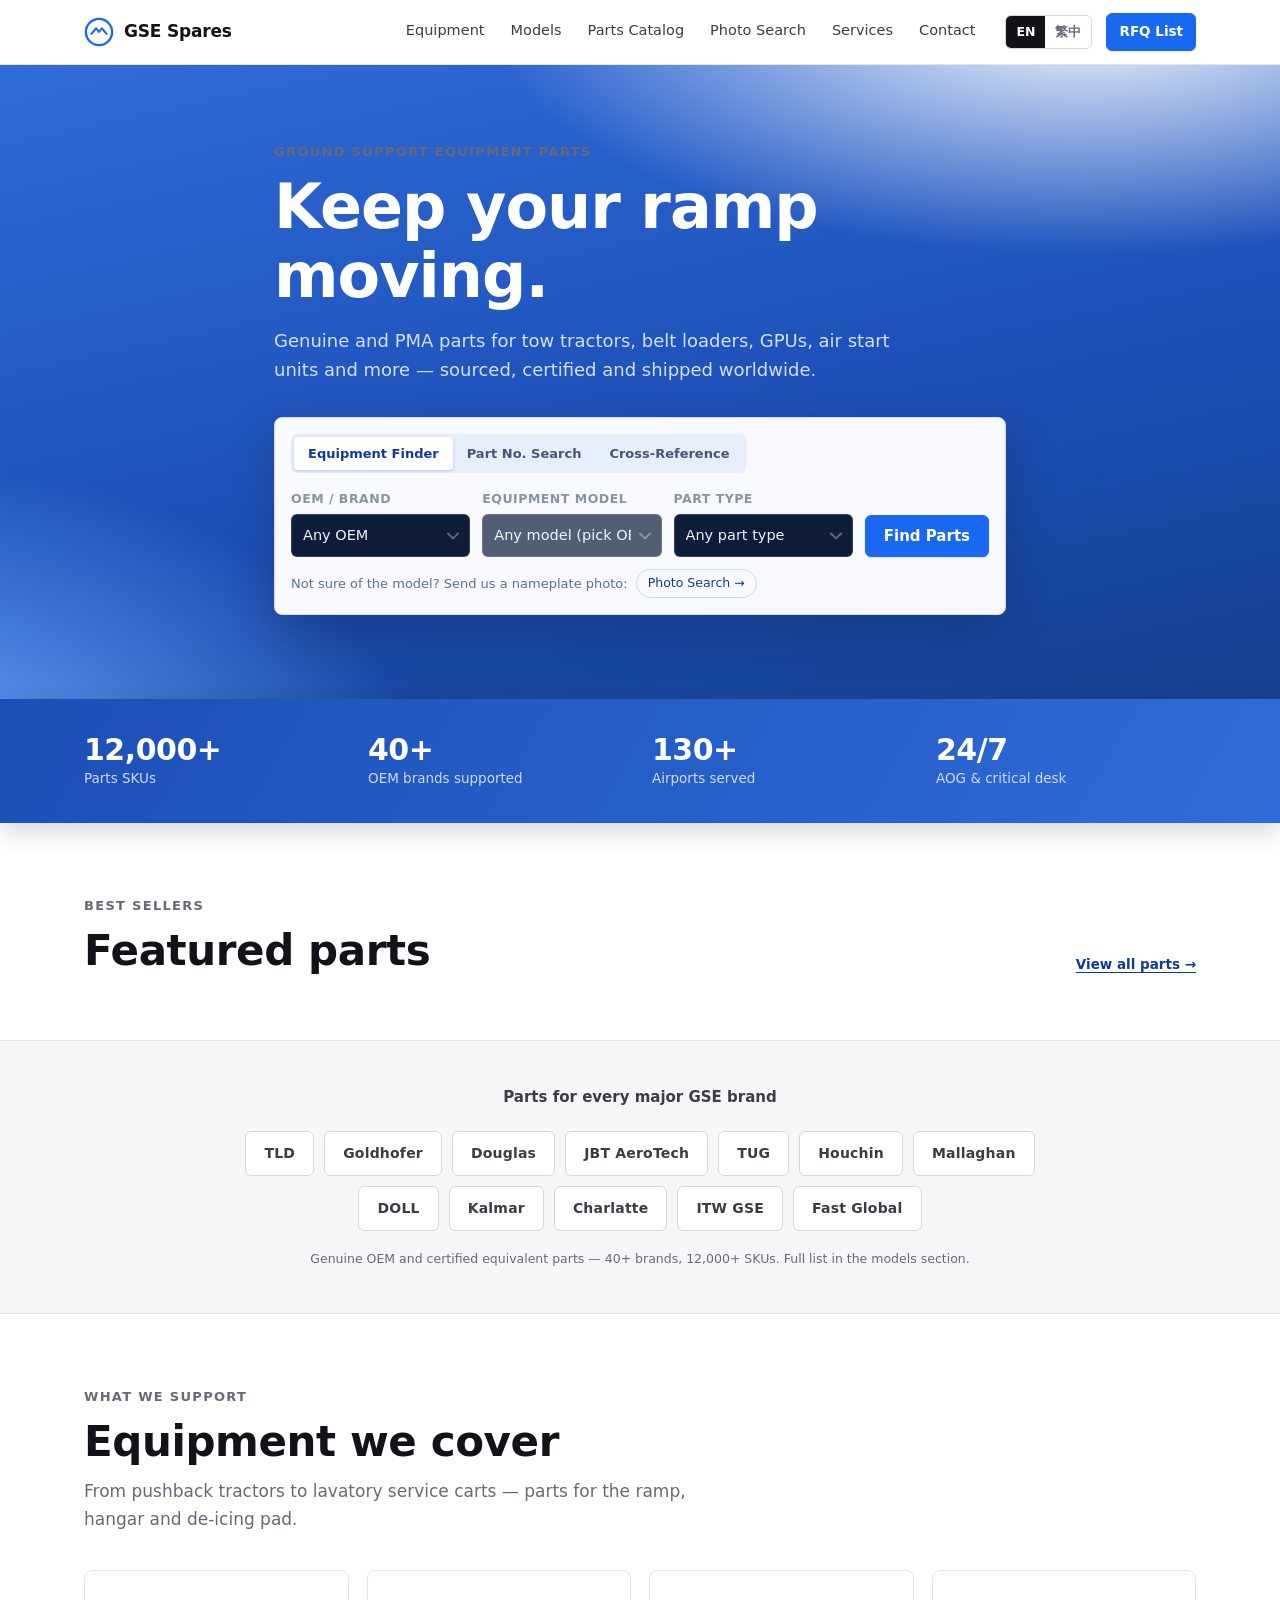
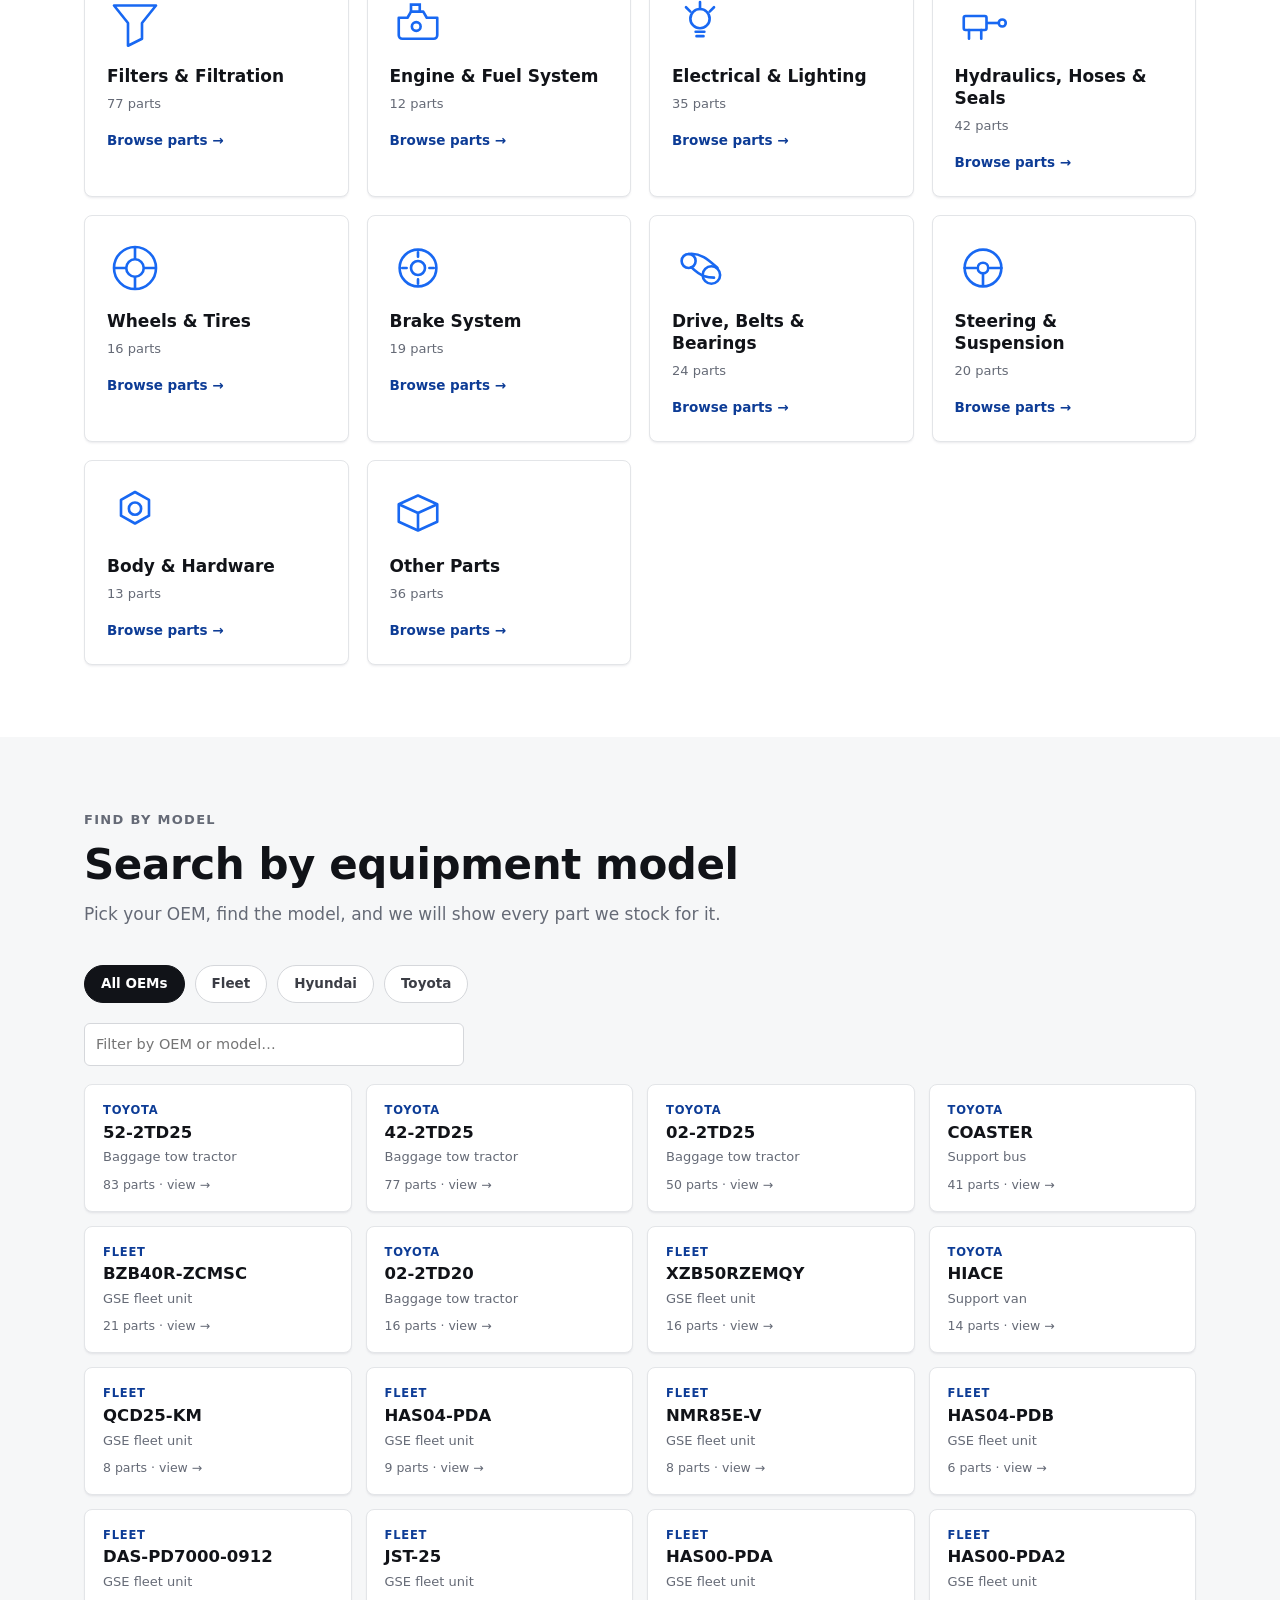
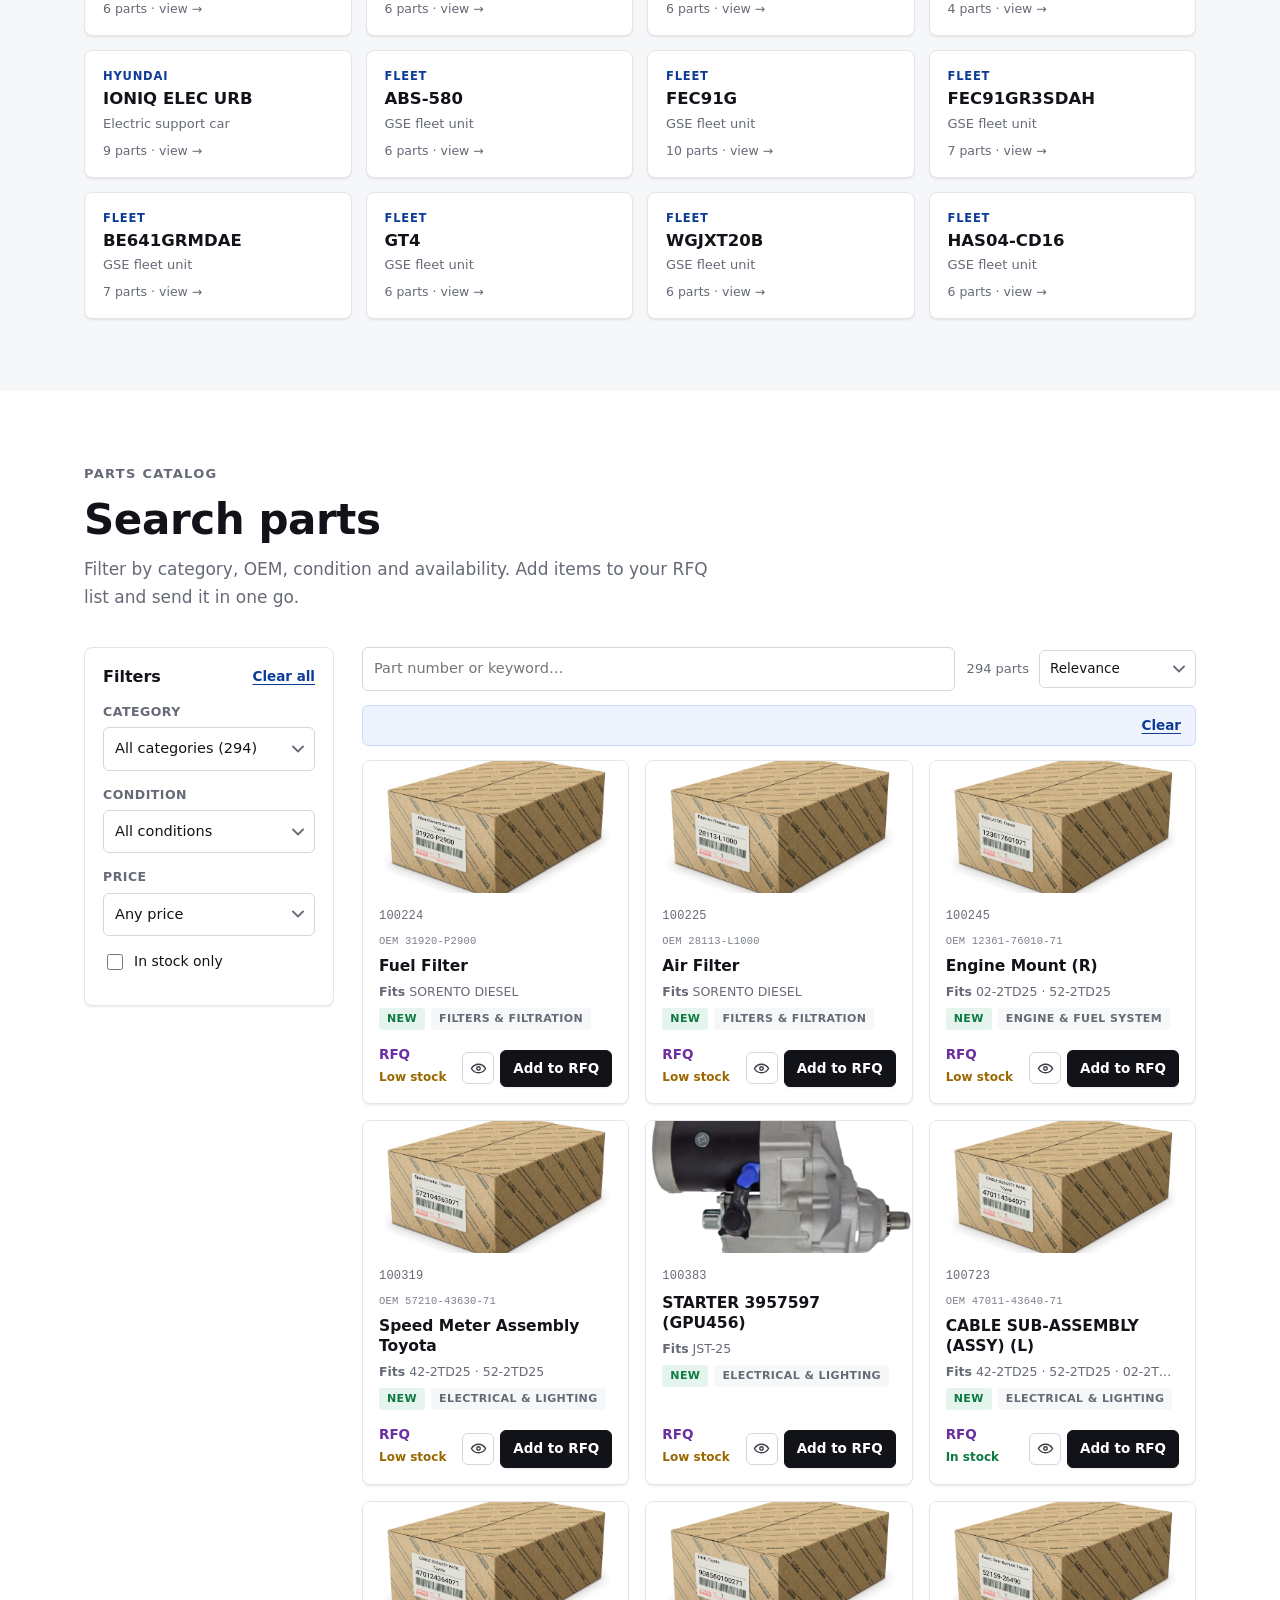
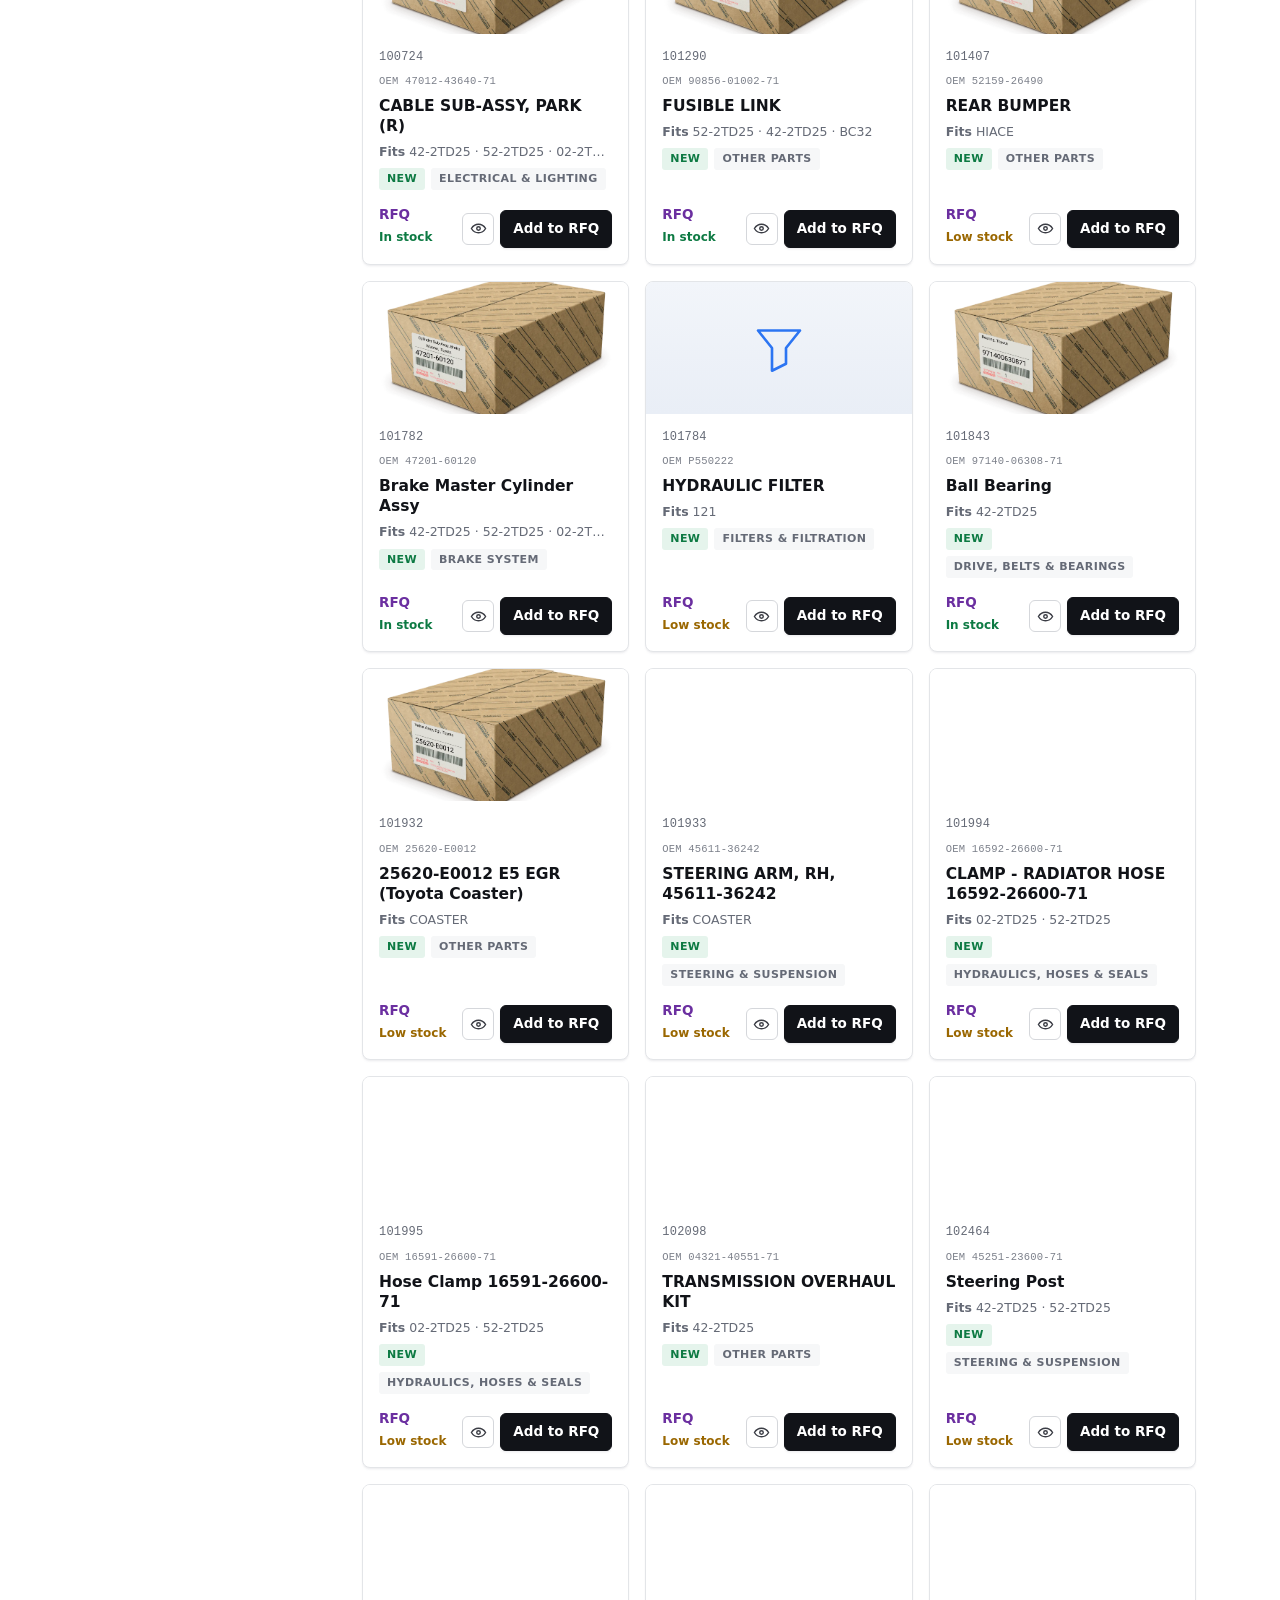
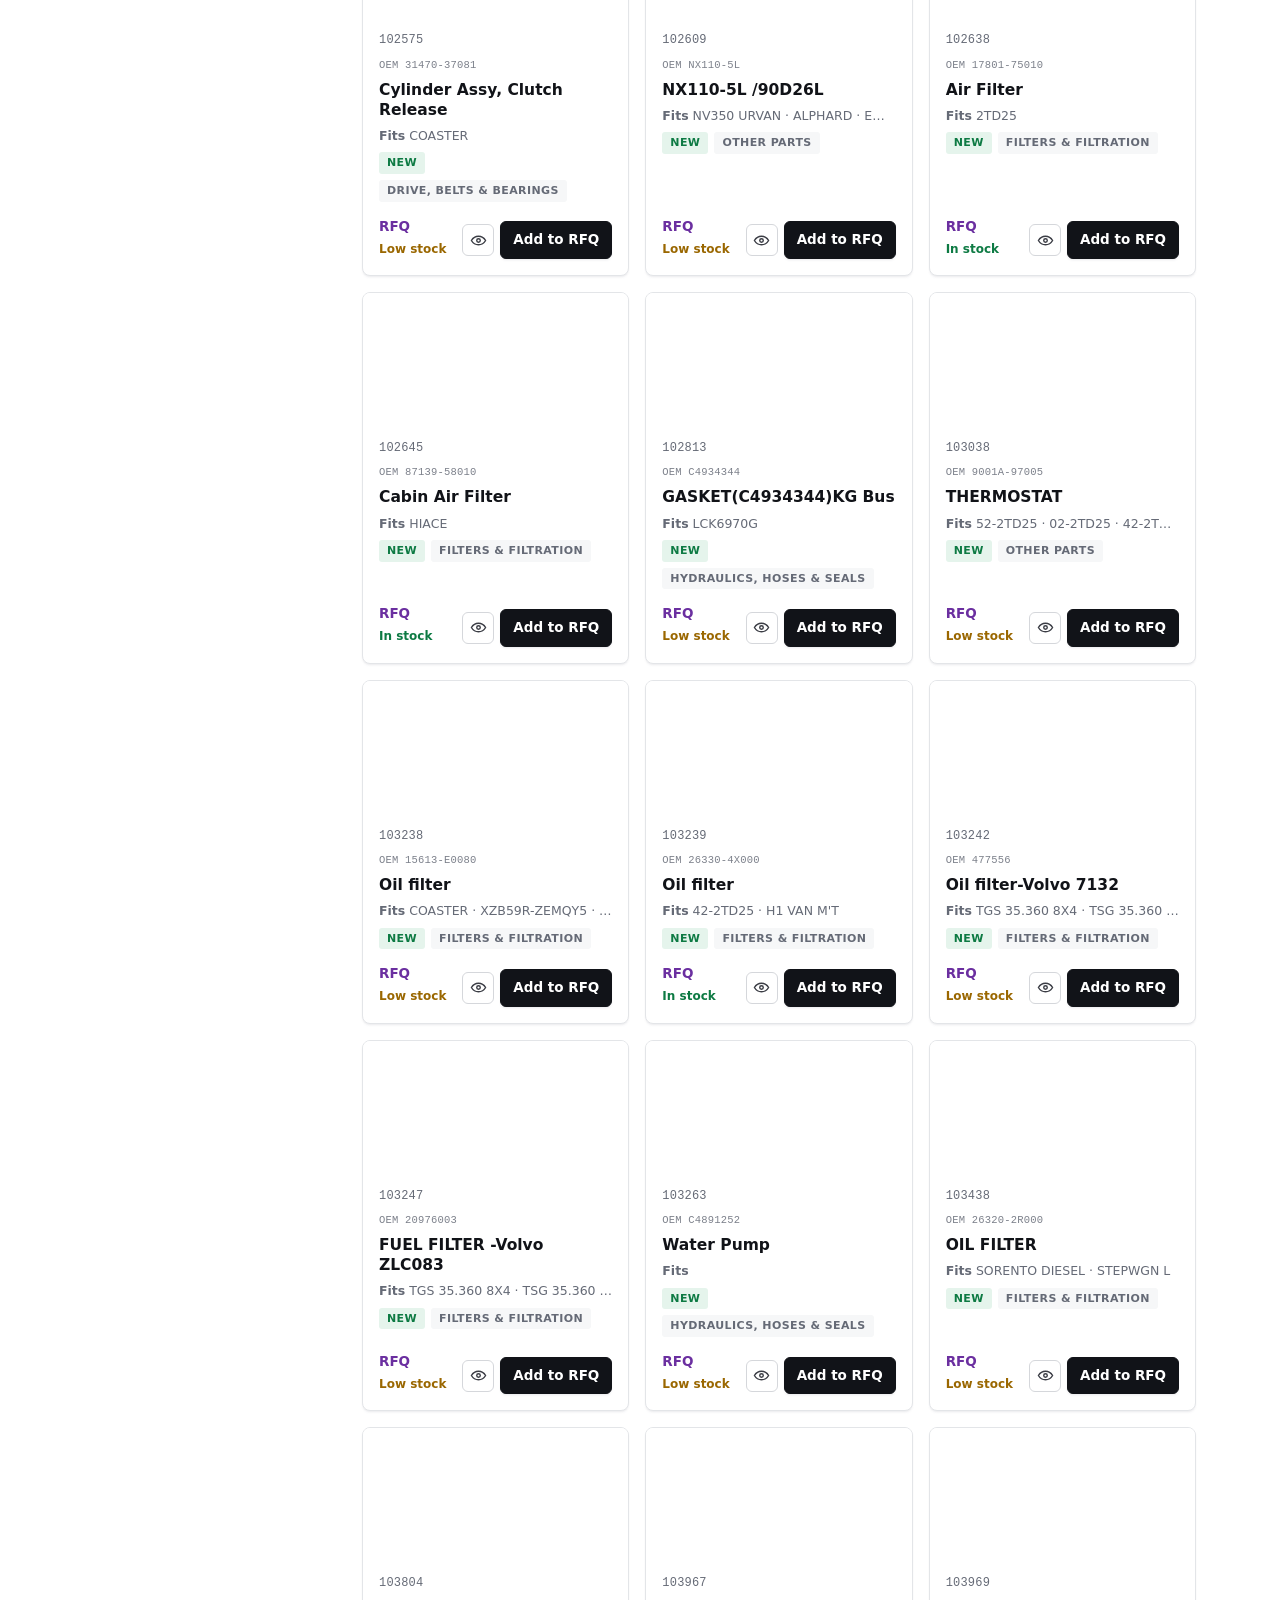
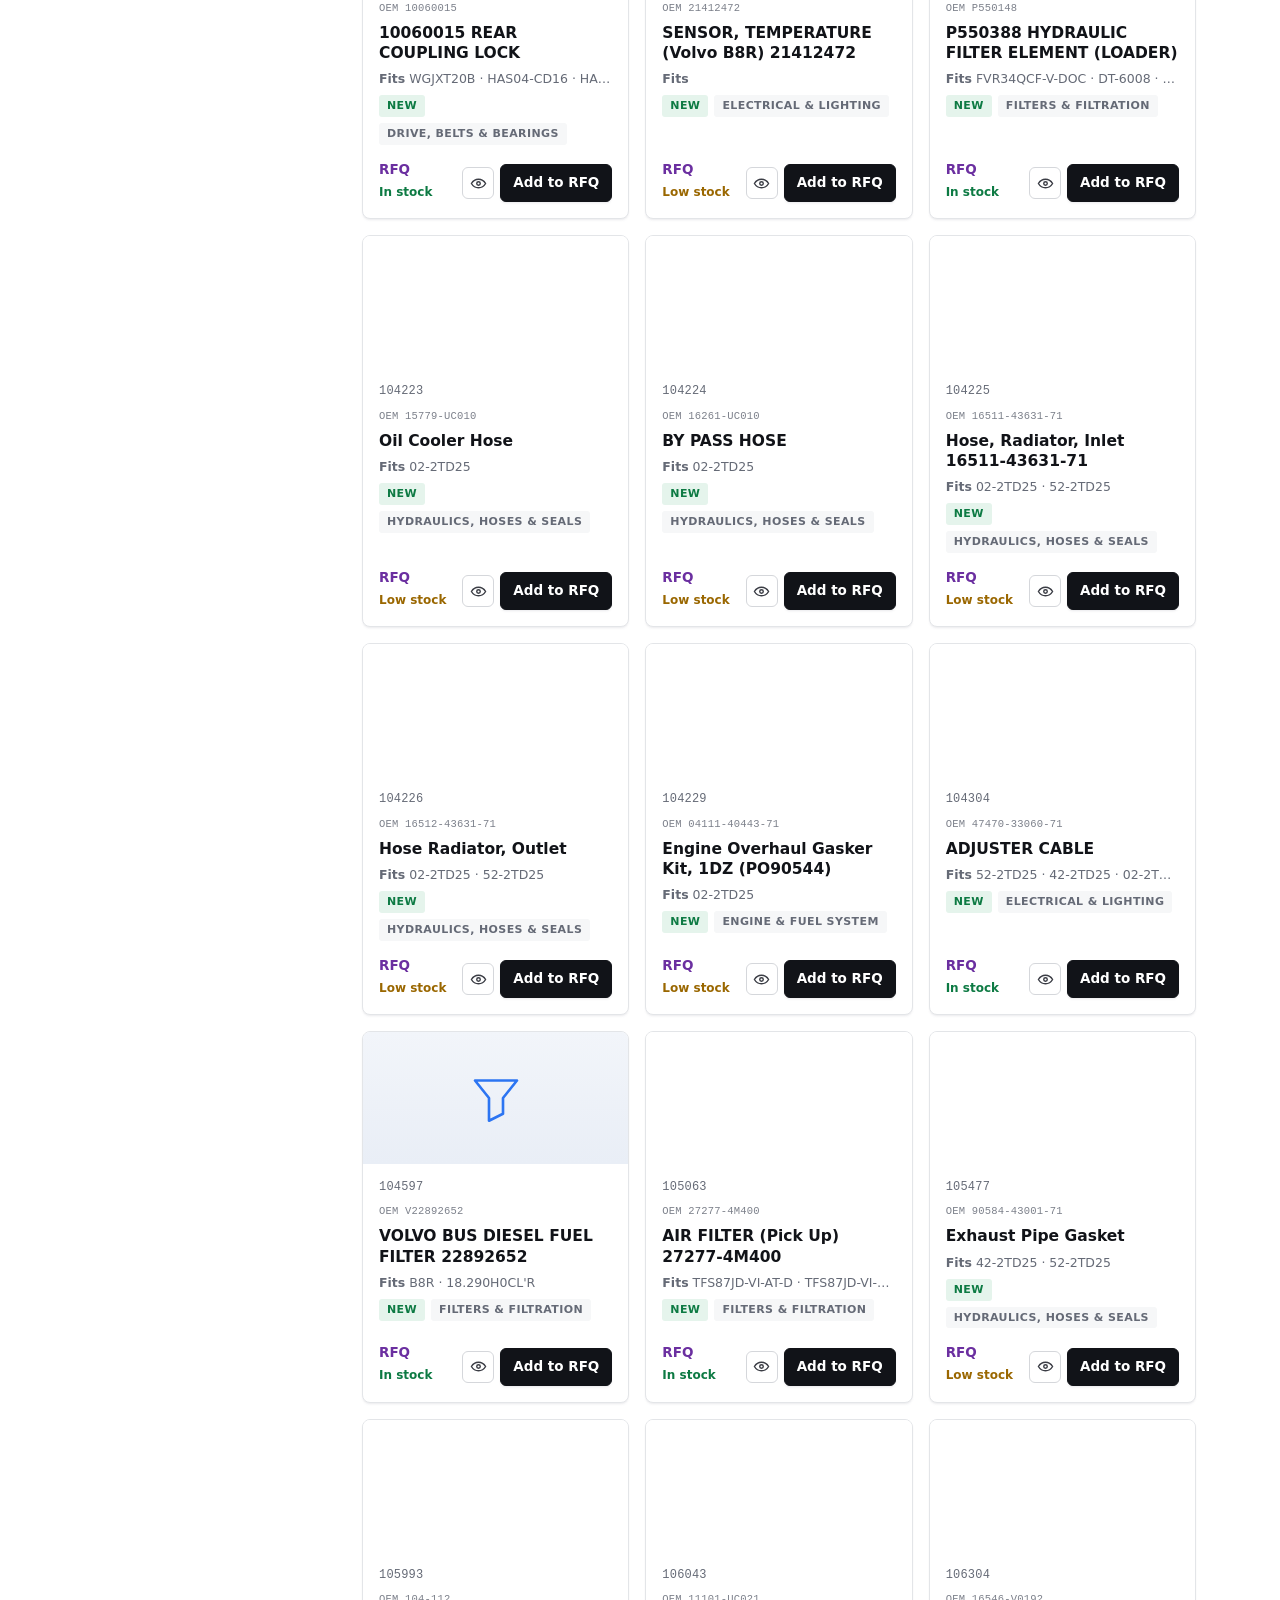
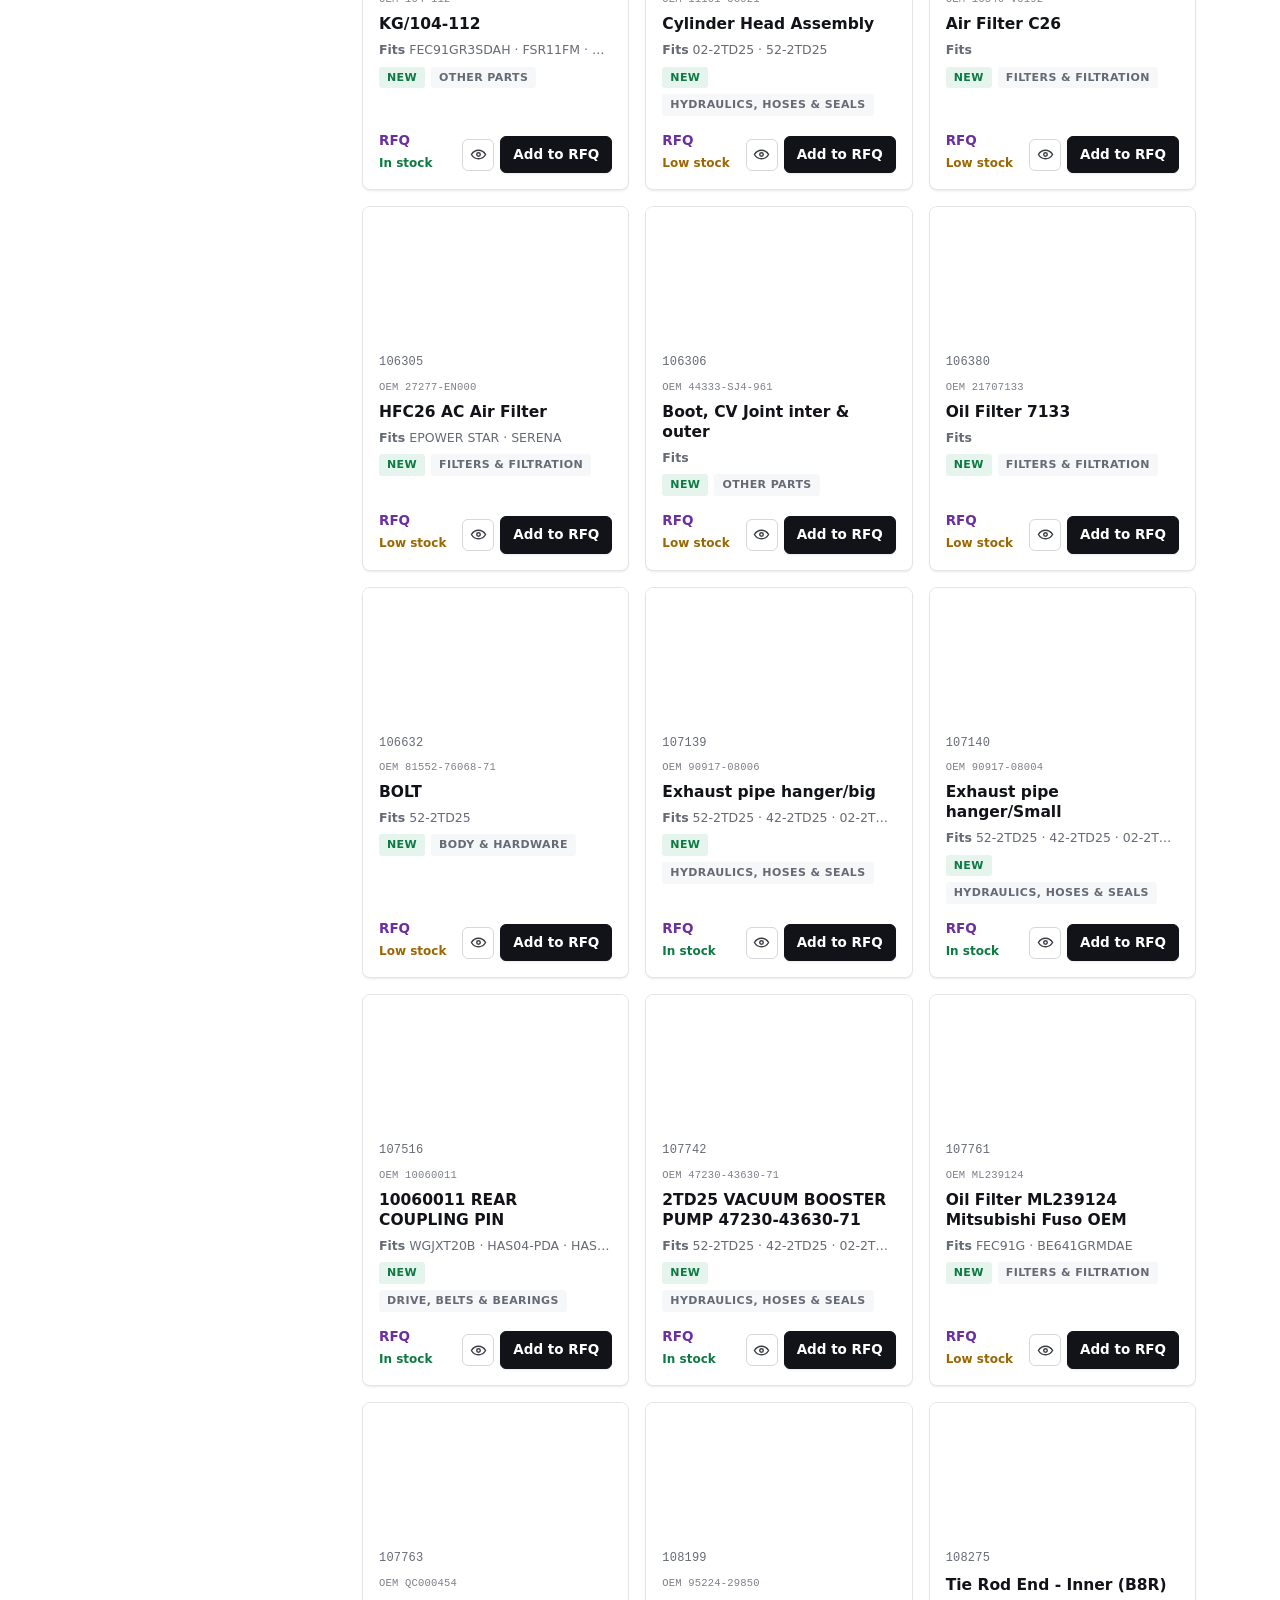
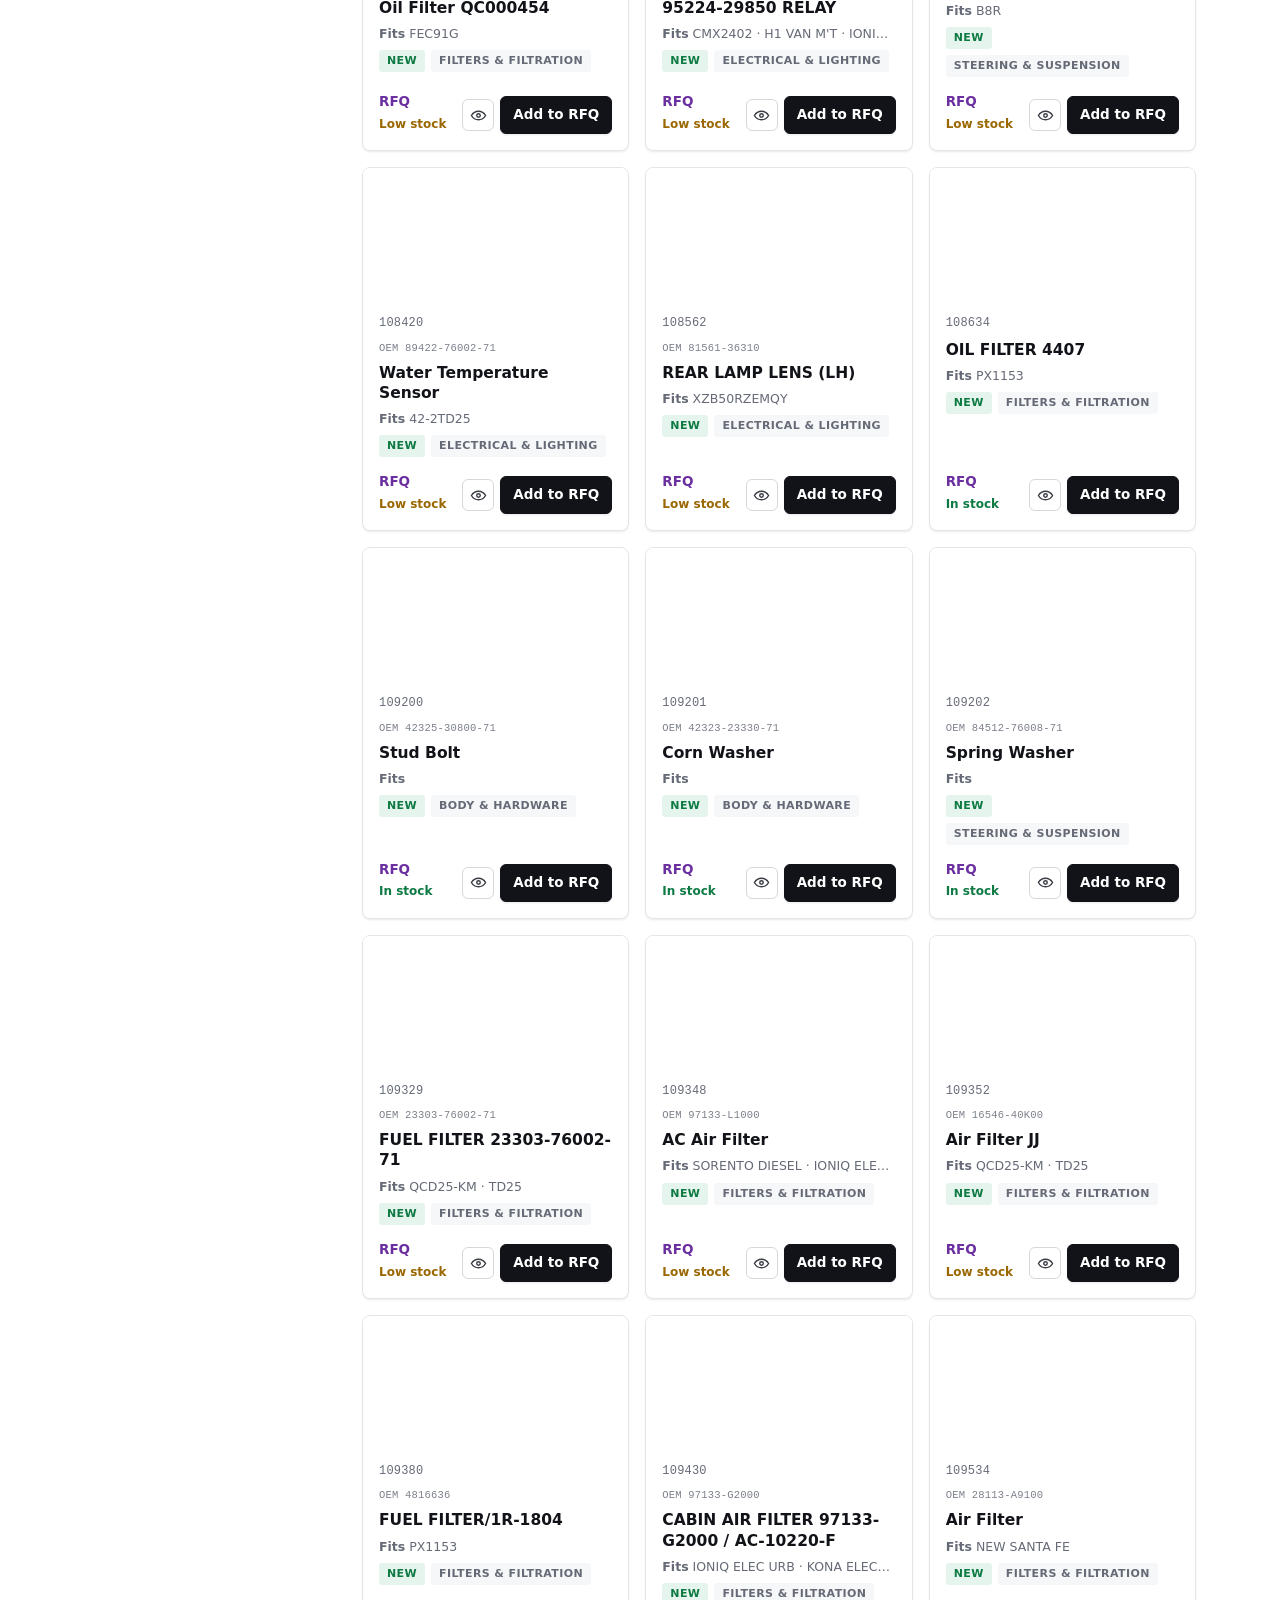
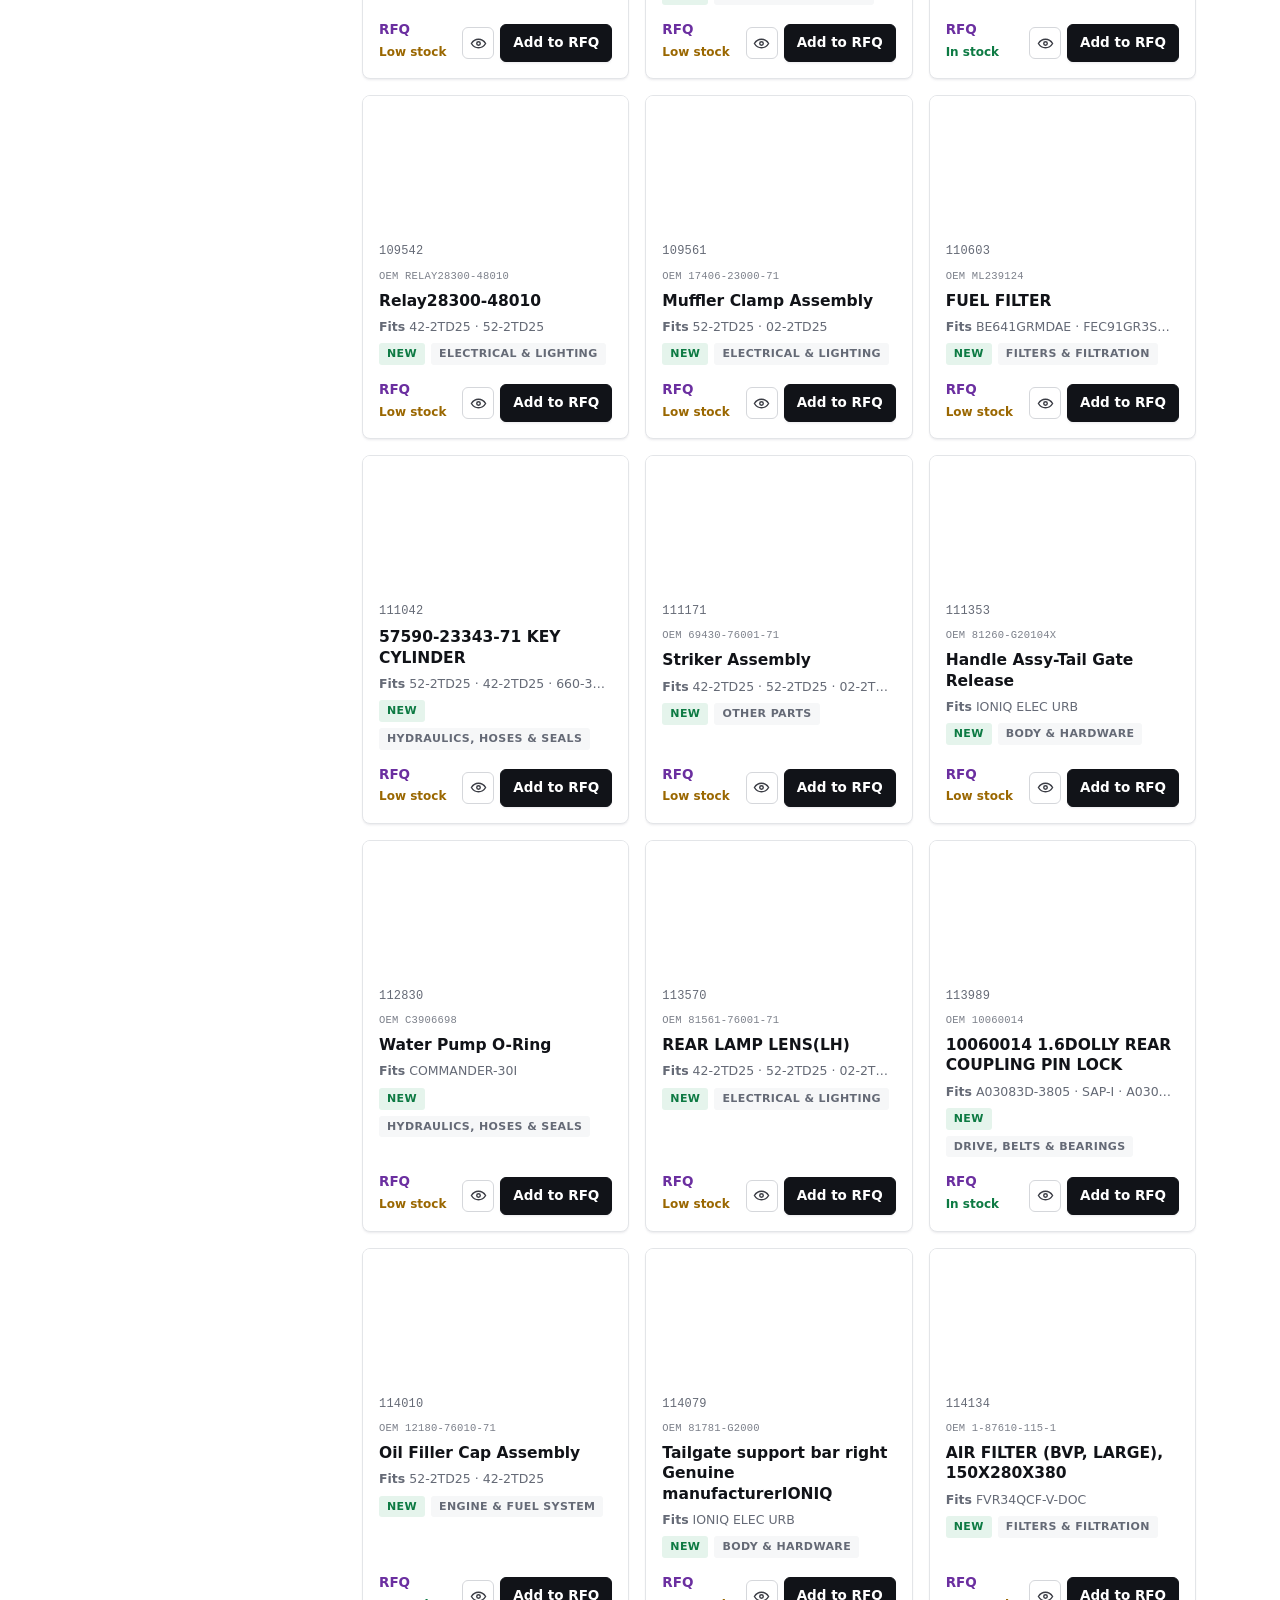
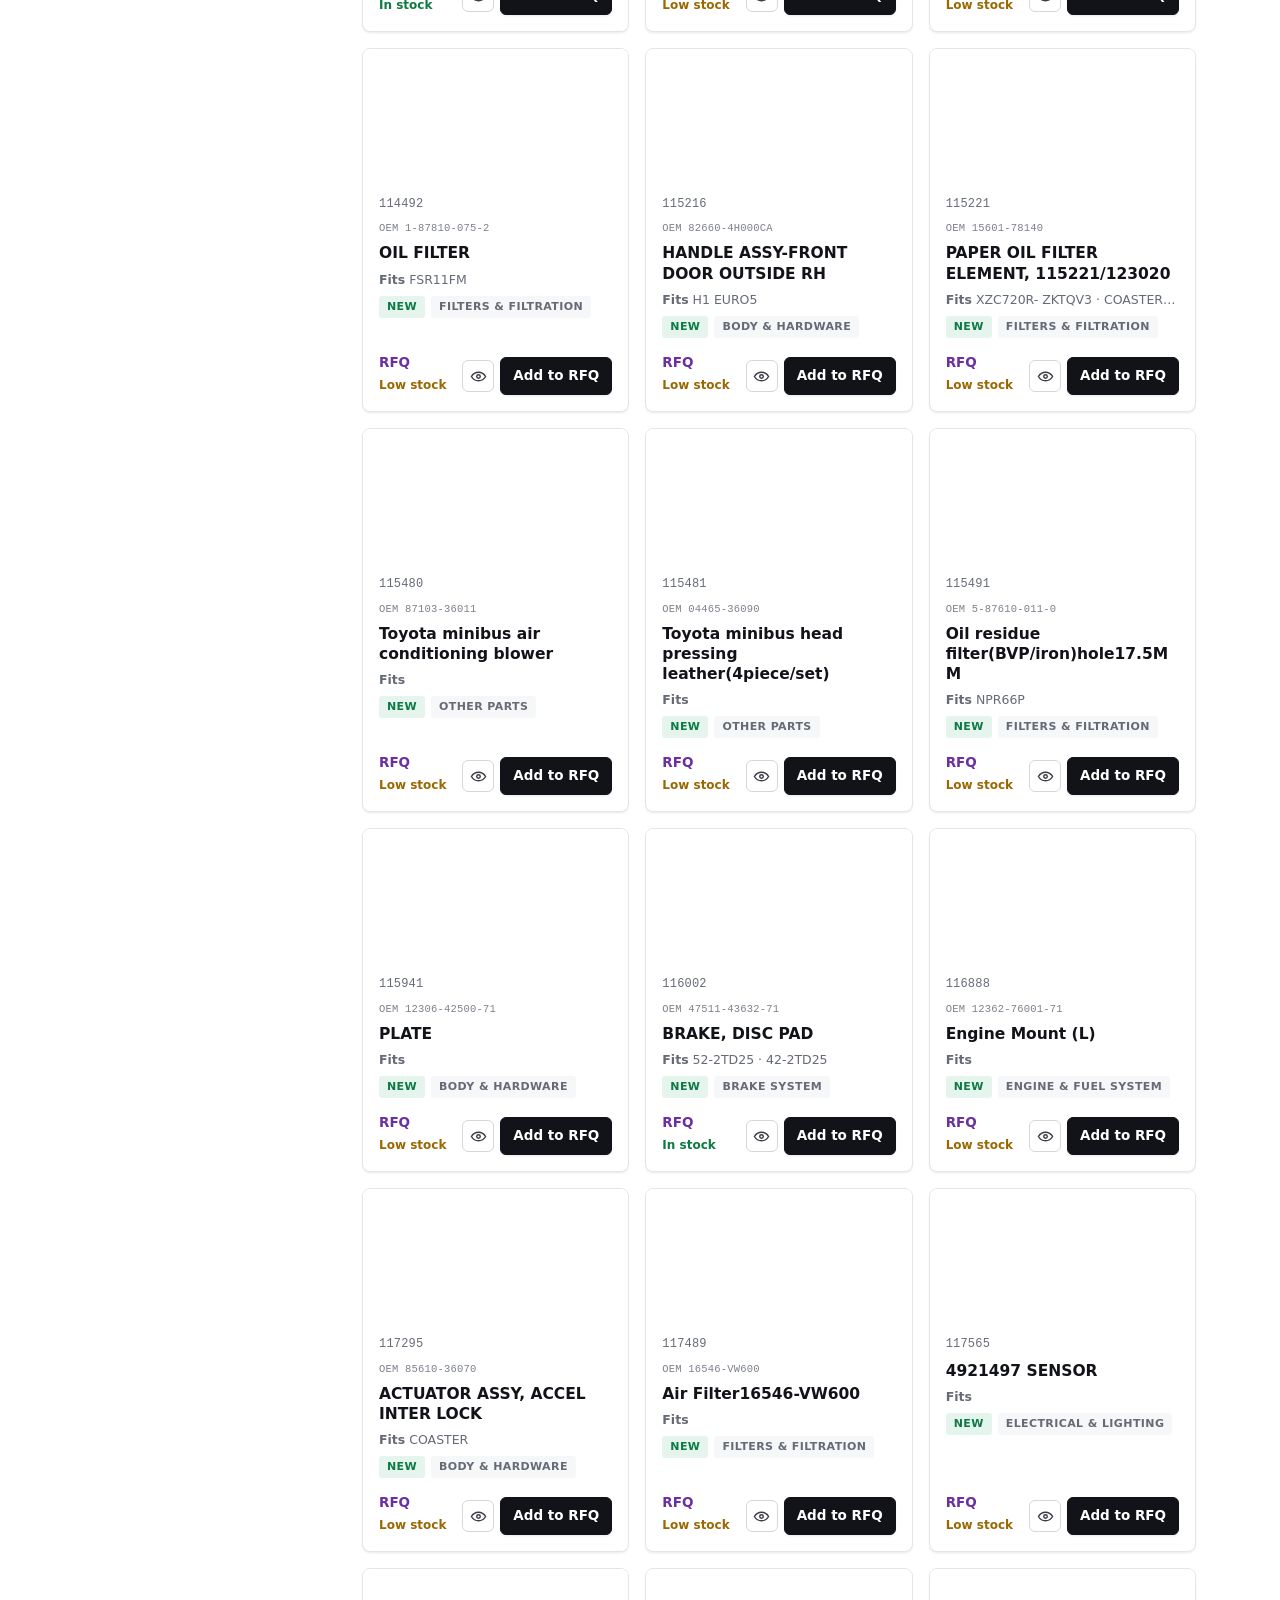
==== commit 2af3f27e: "brand: rename display to GSE Spares (follow domain gse-spares.com)" ====
--- a/index.html
+++ b/index.html
@@ -18,13 +18,13 @@
 <meta http-equiv="Content-Security-Policy" content="default-src 'none'; style-src 'self'; script-src 'self'; img-src 'self' blob: data:; font-src 'self'; connect-src https://formsubmit.co; form-action 'none'; base-uri 'none'">
 <meta name="referrer" content="strict-origin">
 <meta name="description" content="Airport ground support equipment (GSE) parts: tow tractors, belt loaders, GPUs, air start units and more. Search by part number, equipment model or photo.">
-<title>AeroGround Parts — Airport GSE Parts &amp; Support</title>
+<title>GSE Spares — Airport GSE Parts &amp; Support</title>
 <link rel="stylesheet" href="assets/style.css?v=6111fa4">
 <link rel="icon" type="image/svg+xml" href="/assets/favicon.svg">
 <meta property="og:type" content="website">
 <meta property="og:url" content="https://gse-spares.com/">
-<meta property="og:site_name" content="AeroGround Parts">
-<meta property="og:title" content="AeroGround Parts — Airport GSE Parts &amp; Support">
+<meta property="og:site_name" content="GSE Spares">
+<meta property="og:title" content="GSE Spares — Airport GSE Parts &amp; Support">
 <meta property="og:description" content="Airport ground support equipment (GSE) parts: tow tractors, belt loaders, GPUs, air start units and more. Search by part number, equipment model or photo.">
 <meta property="og:image" content="https://gse-spares.com/assets/og-image.png">
 <meta property="og:image:width" content="1200">
@@ -35,7 +35,7 @@
 {
   "@context": "https://schema.org",
   "@type": "Store",
-  "name": "AeroGround Parts",
+  "name": "GSE Spares",
   "url": "https://gse-spares.com/",
   "description": "Airport ground support equipment (GSE) parts: tow tractors, belt loaders, GPUs, air start units and more.",
   "image": "https://gse-spares.com/assets/og-image.png"
@@ -48,13 +48,13 @@
 <!-- ================= HEADER ================= -->
 <header class="site-header">
   <div class="wrap header-in">
-    <a class="brand" href="#home" aria-label="AeroGround Parts home">
+    <a class="brand" href="#home" aria-label="GSE Spares home">
       <svg class="brand-mark" viewBox="0 0 32 32" width="30" height="30" aria-hidden="true" focusable="false">
         <circle cx="16" cy="16" r="14" fill="none" stroke="currentColor" stroke-width="2.5"/>
         <path d="M8 18l5-6 3 4 3-4 5 6" fill="none" stroke="currentColor" stroke-width="2.2" stroke-linecap="round" stroke-linejoin="round"/>
       </svg>
       <!-- TODO: replace company name -->
-      <span class="brand-name">AeroGround Parts</span>
+      <span class="brand-name">GSE Spares</span>
     </a>
     <nav class="nav" id="nav" aria-label="Main">
       <a href="#equipment" data-i18n="nav-equipment">Equipment</a>
@@ -389,7 +389,7 @@
       <form id="rfqForm" novalidate autocomplete="off">
         <input type="text" name="_honey" id="fHoney" class="f-honey" tabindex="-1" aria-hidden="true">
         <input type="hidden" name="_captcha" value="false">
-        <input type="hidden" name="_subject" value="New RFQ from AeroGround Parts website">
+        <input type="hidden" name="_subject" value="New RFQ from GSE Spares website">
         <input type="hidden" name="_replyto" value="">
         <input type="hidden" name="rfq_items" id="rfqItems" value="">
         <div class="frow">
@@ -447,7 +447,7 @@
 <footer class="footer">
   <div class="wrap footer-grid">
     <div>
-      <p class="footer-brand">AeroGround Parts</p>
+      <p class="footer-brand">GSE Spares</p>
       <p class="footer-about" data-i18n="ft-about">Independent supplier of airport ground support equipment parts since 20XX. Genuine OEM and certified PMA parts, exchange units and technical support for ground handlers, airlines and MROs worldwide.</p>
     </div>
     <nav class="footer-nav" aria-label="Footer">
@@ -465,7 +465,7 @@
     </div>
   </div>
   <div class="wrap footer-bottom">
-    <p>© 2026 AeroGround Parts. <span data-i18n="ft-rights">All rights reserved.</span></p>
+    <p>© 2026 GSE Spares. <span data-i18n="ft-rights">All rights reserved.</span></p>
     <p class="footer-demo" data-i18n="ft-demo">Demo template — all parts, prices and company details are sample data.</p>
   </div>
 </footer>
--- a/assets/style.css
+++ b/assets/style.css
@@ -1,5 +1,5 @@
 /* ============================================================
-   AeroGround Parts — GSE parts catalog template
+   GSE Spares — GSE parts catalog template
    Design language: enterprise light/dark duality
    (light informational sections, dark hero & visual-search)
    System font stack only — zero third-party requests.
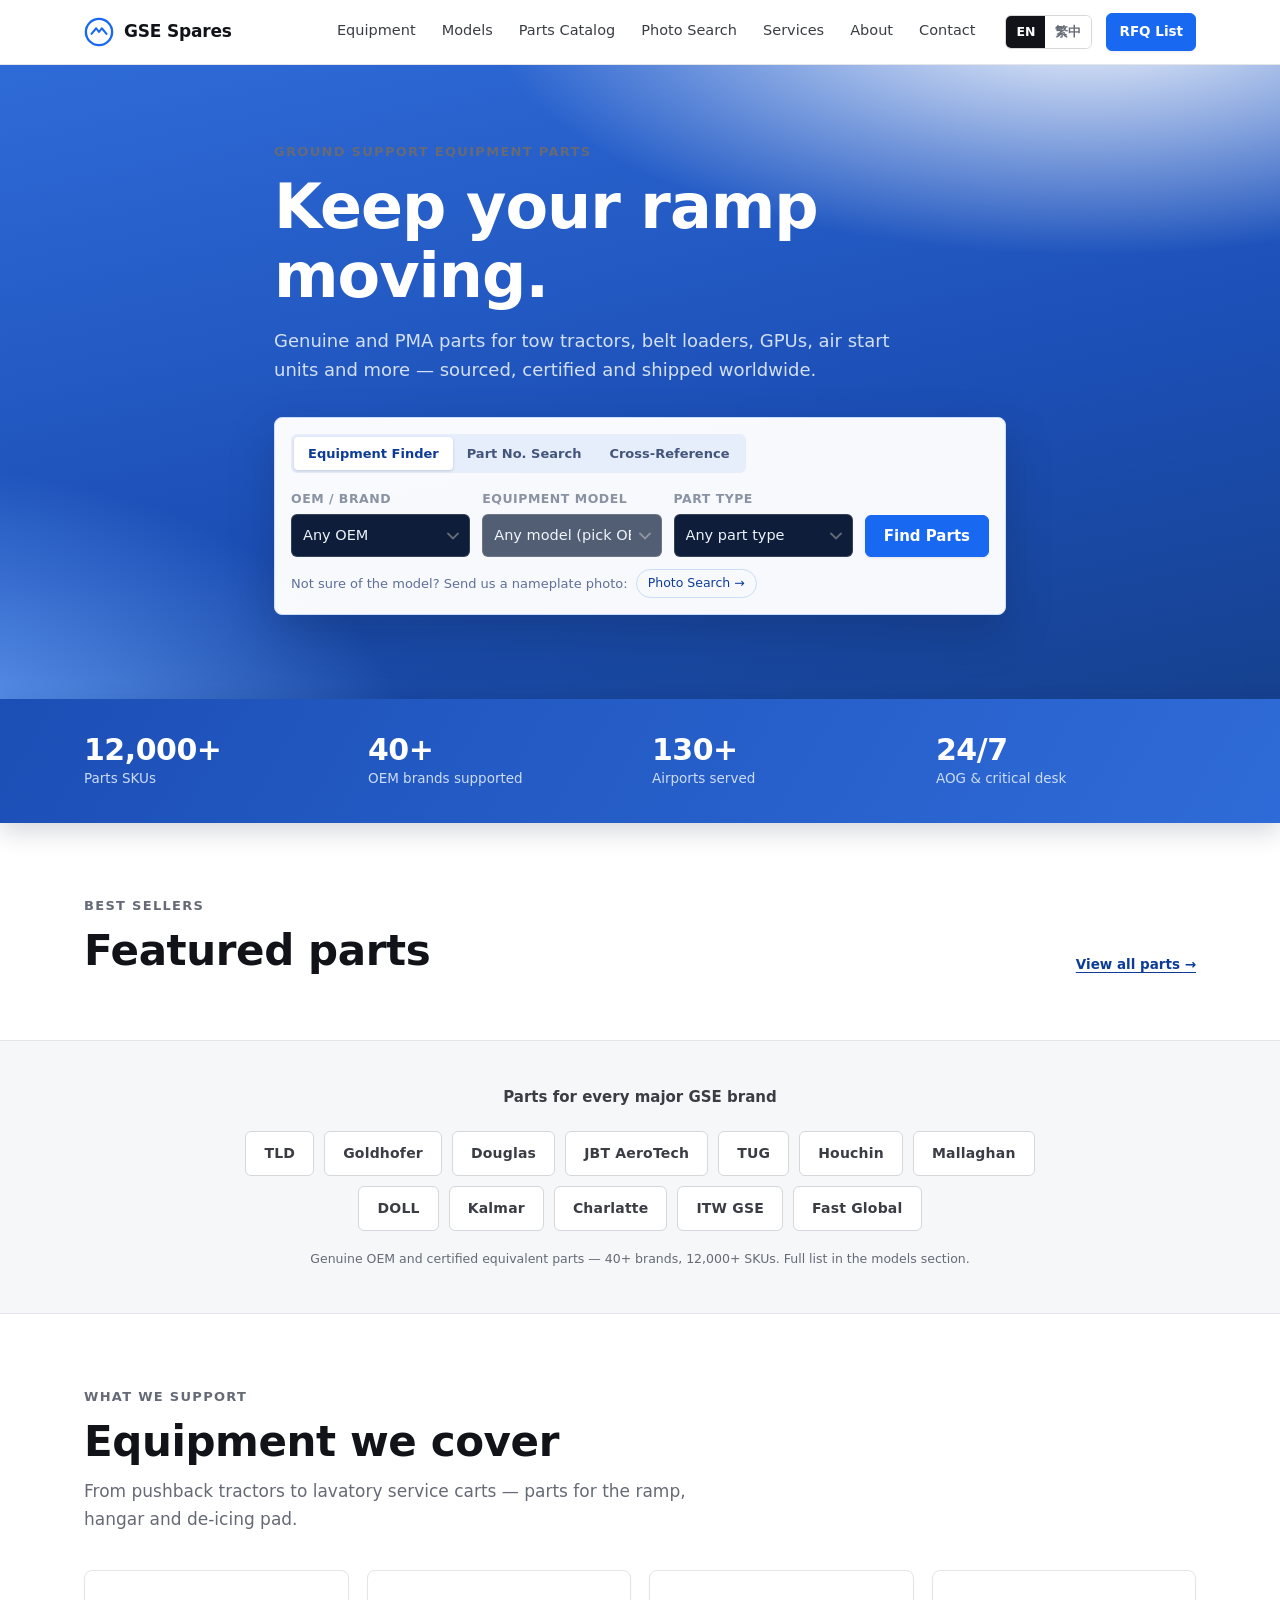
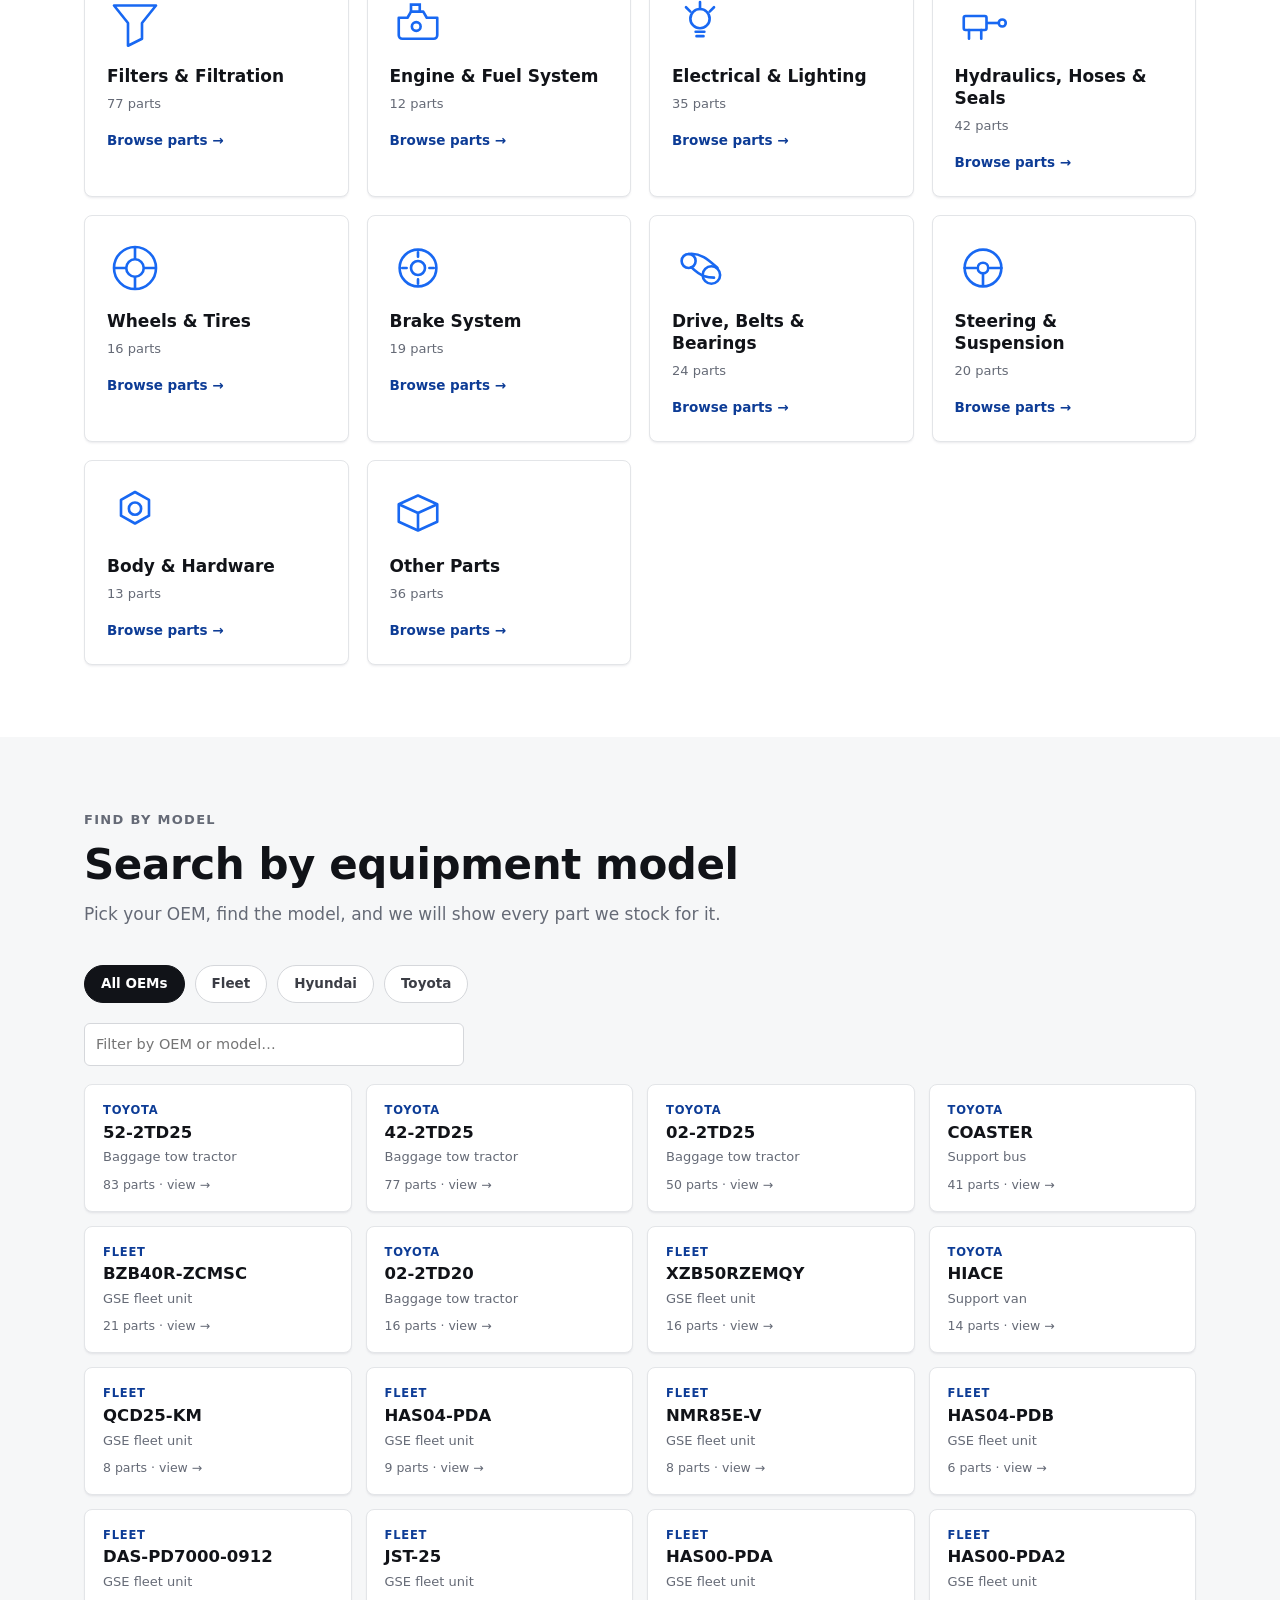
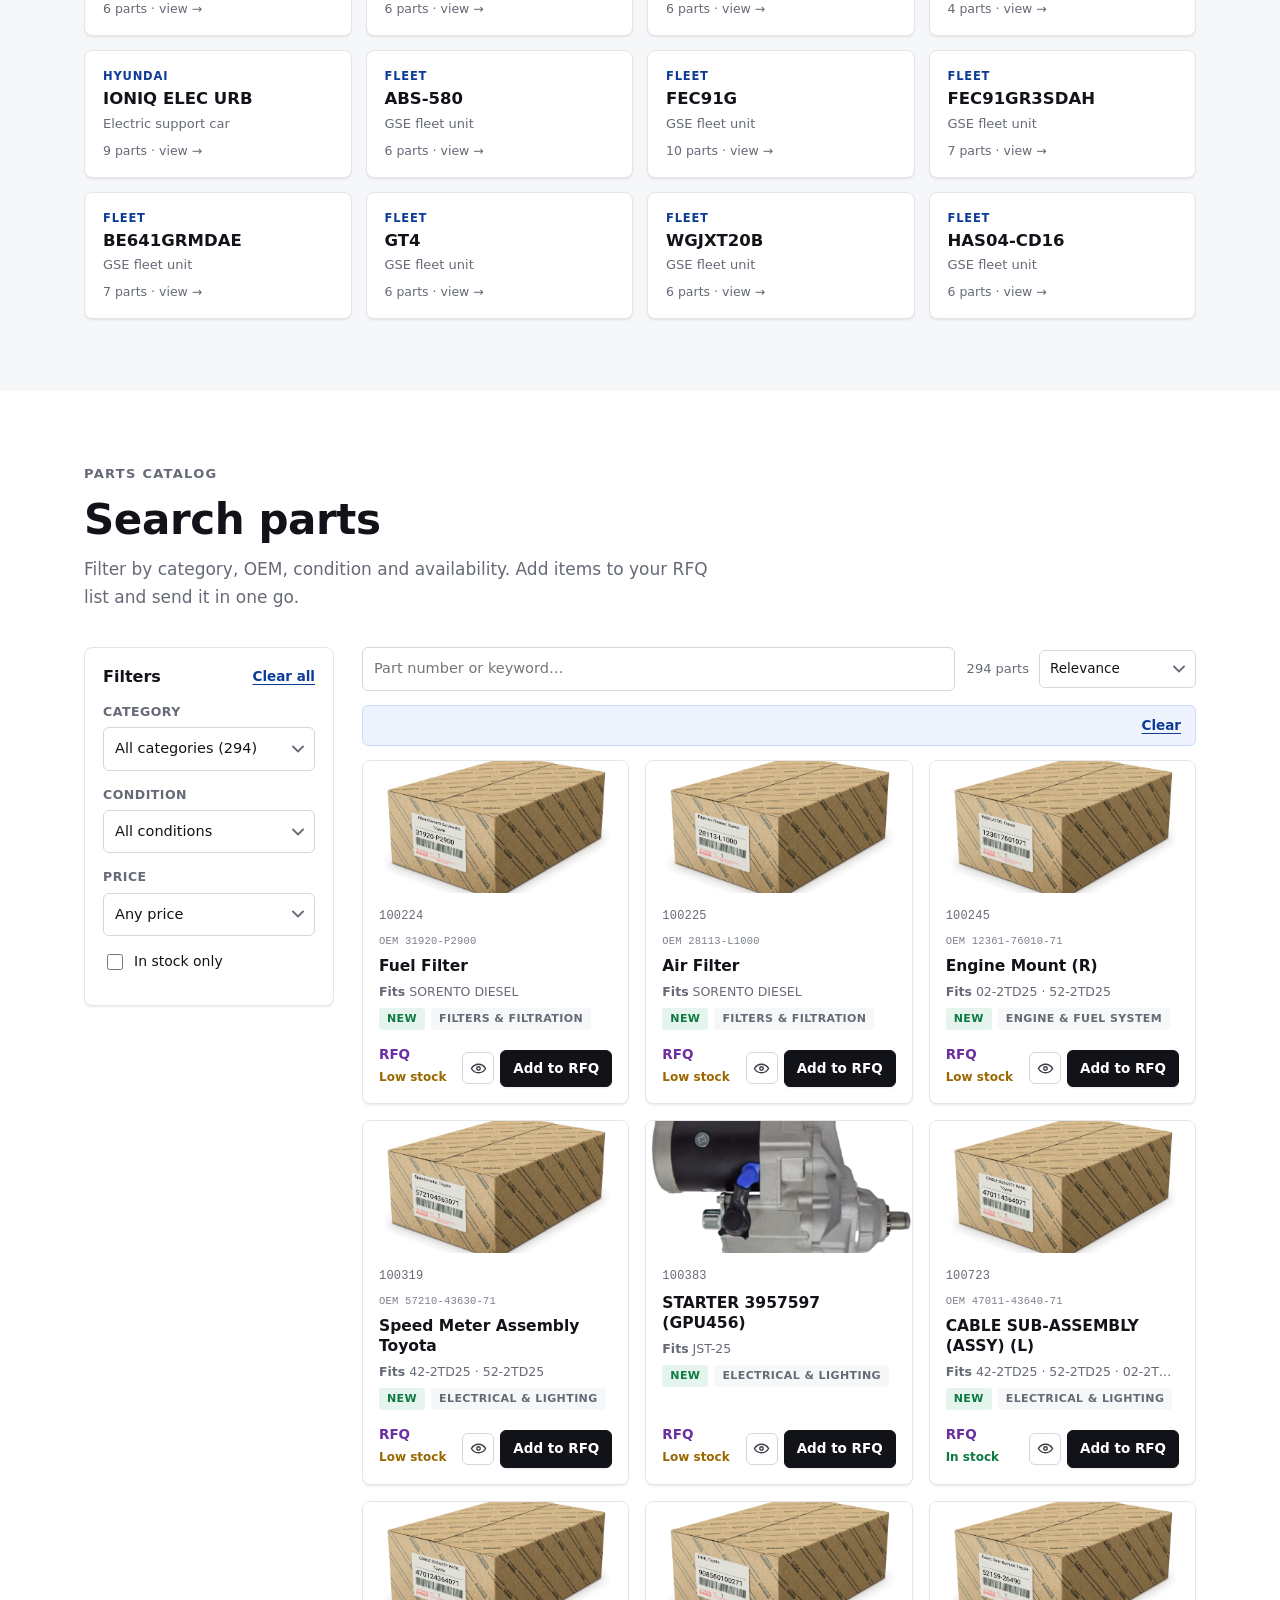
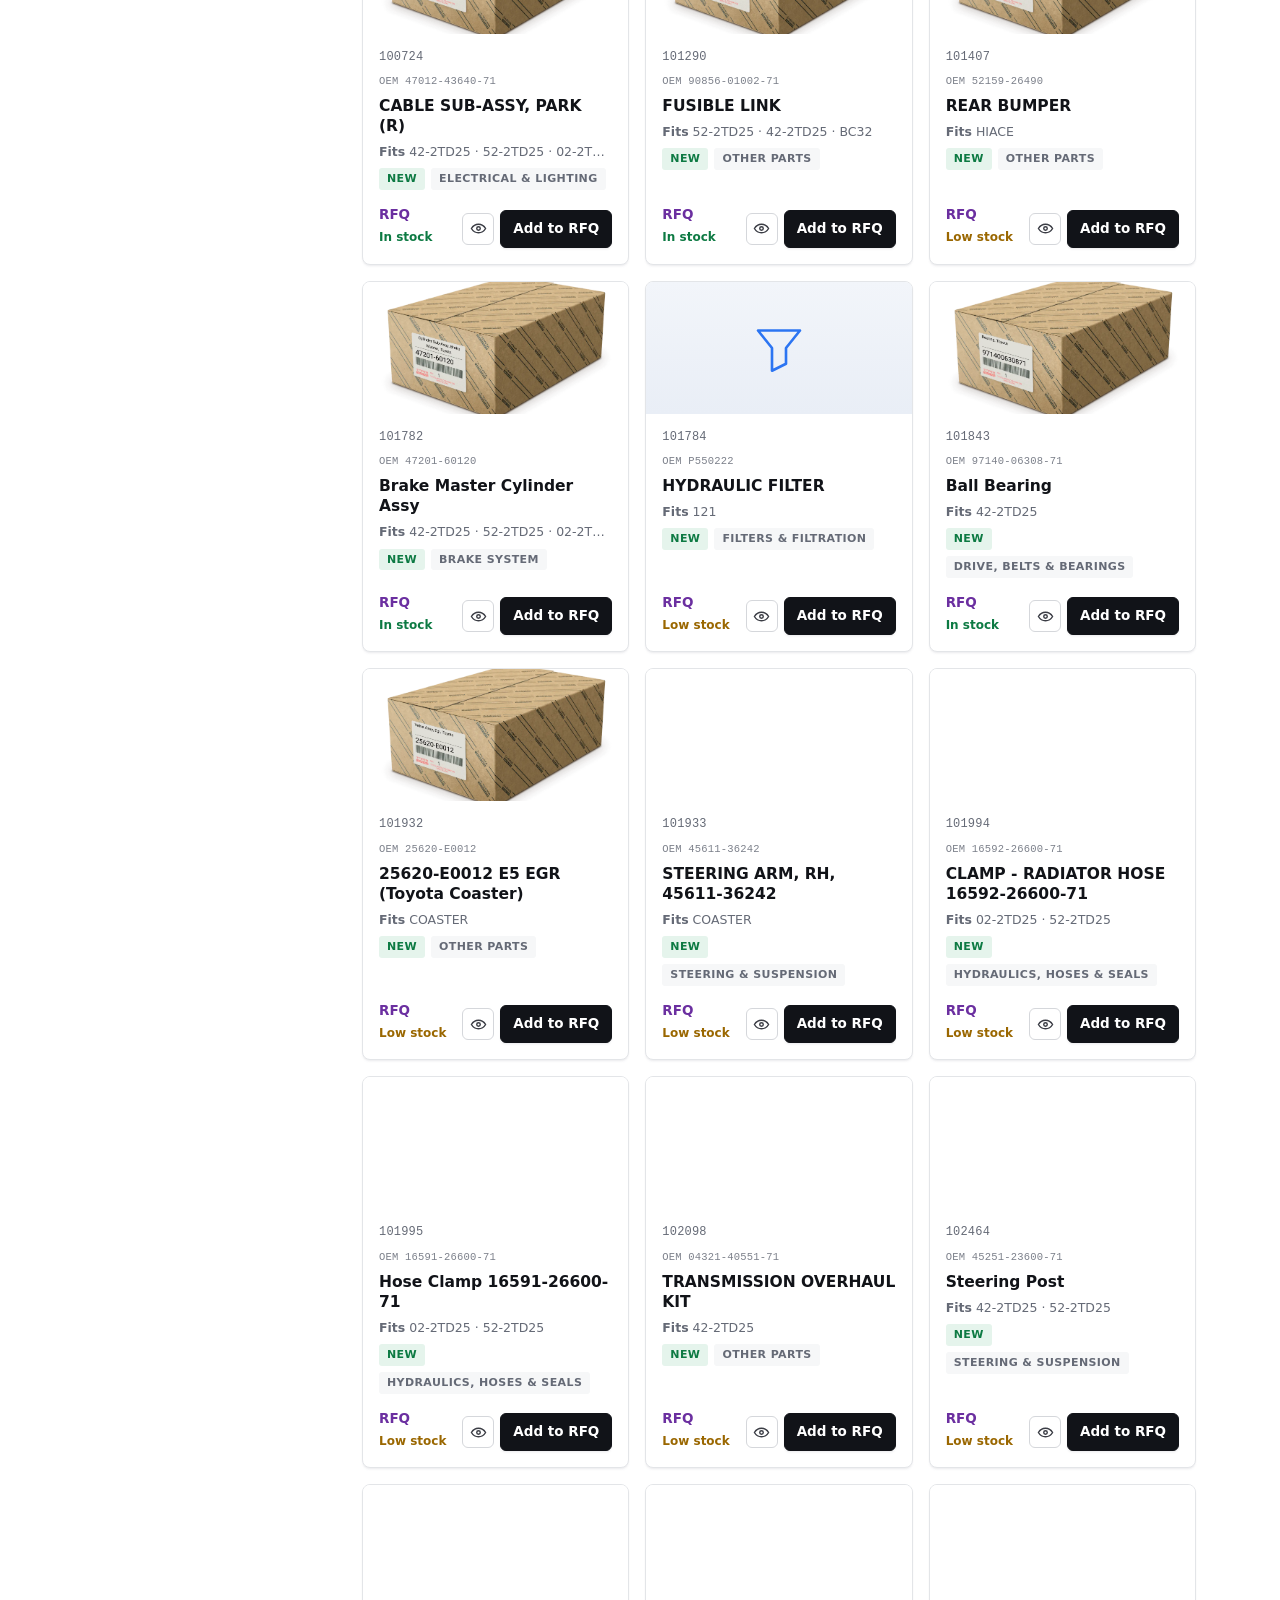
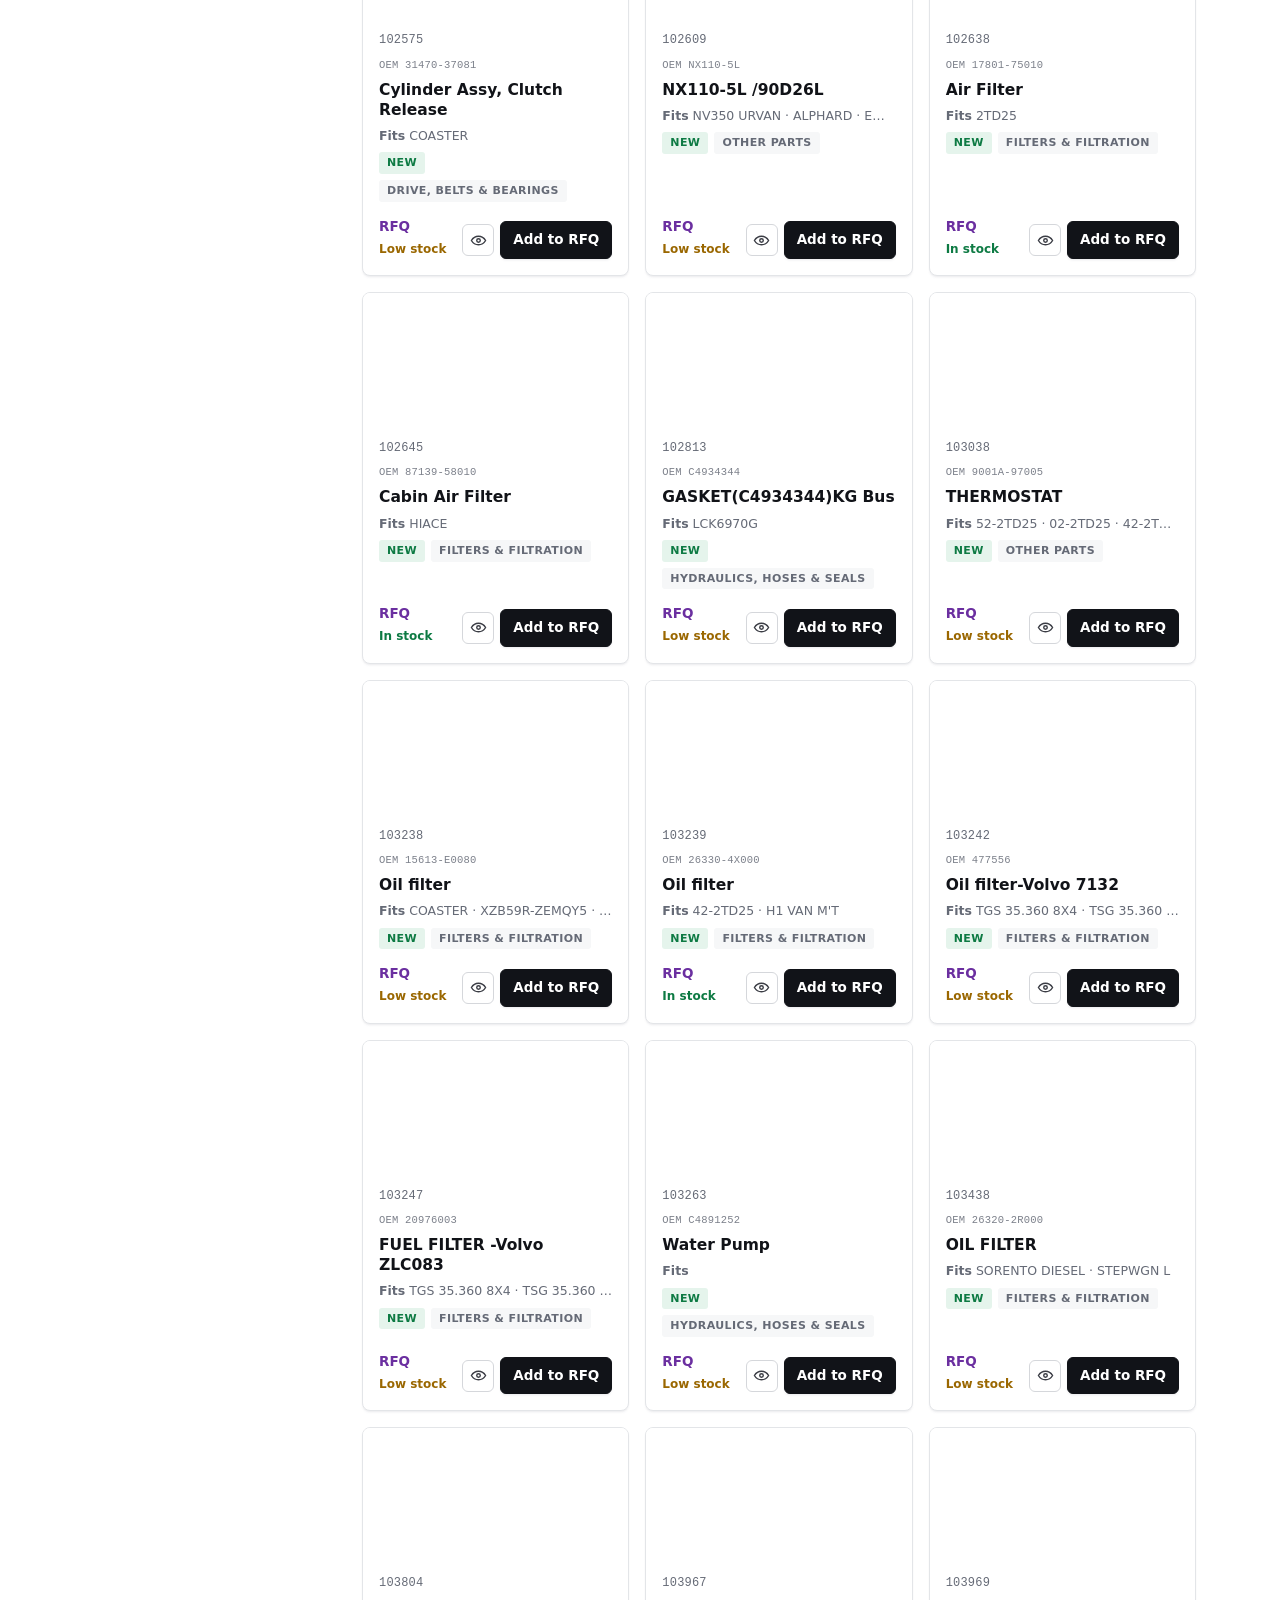
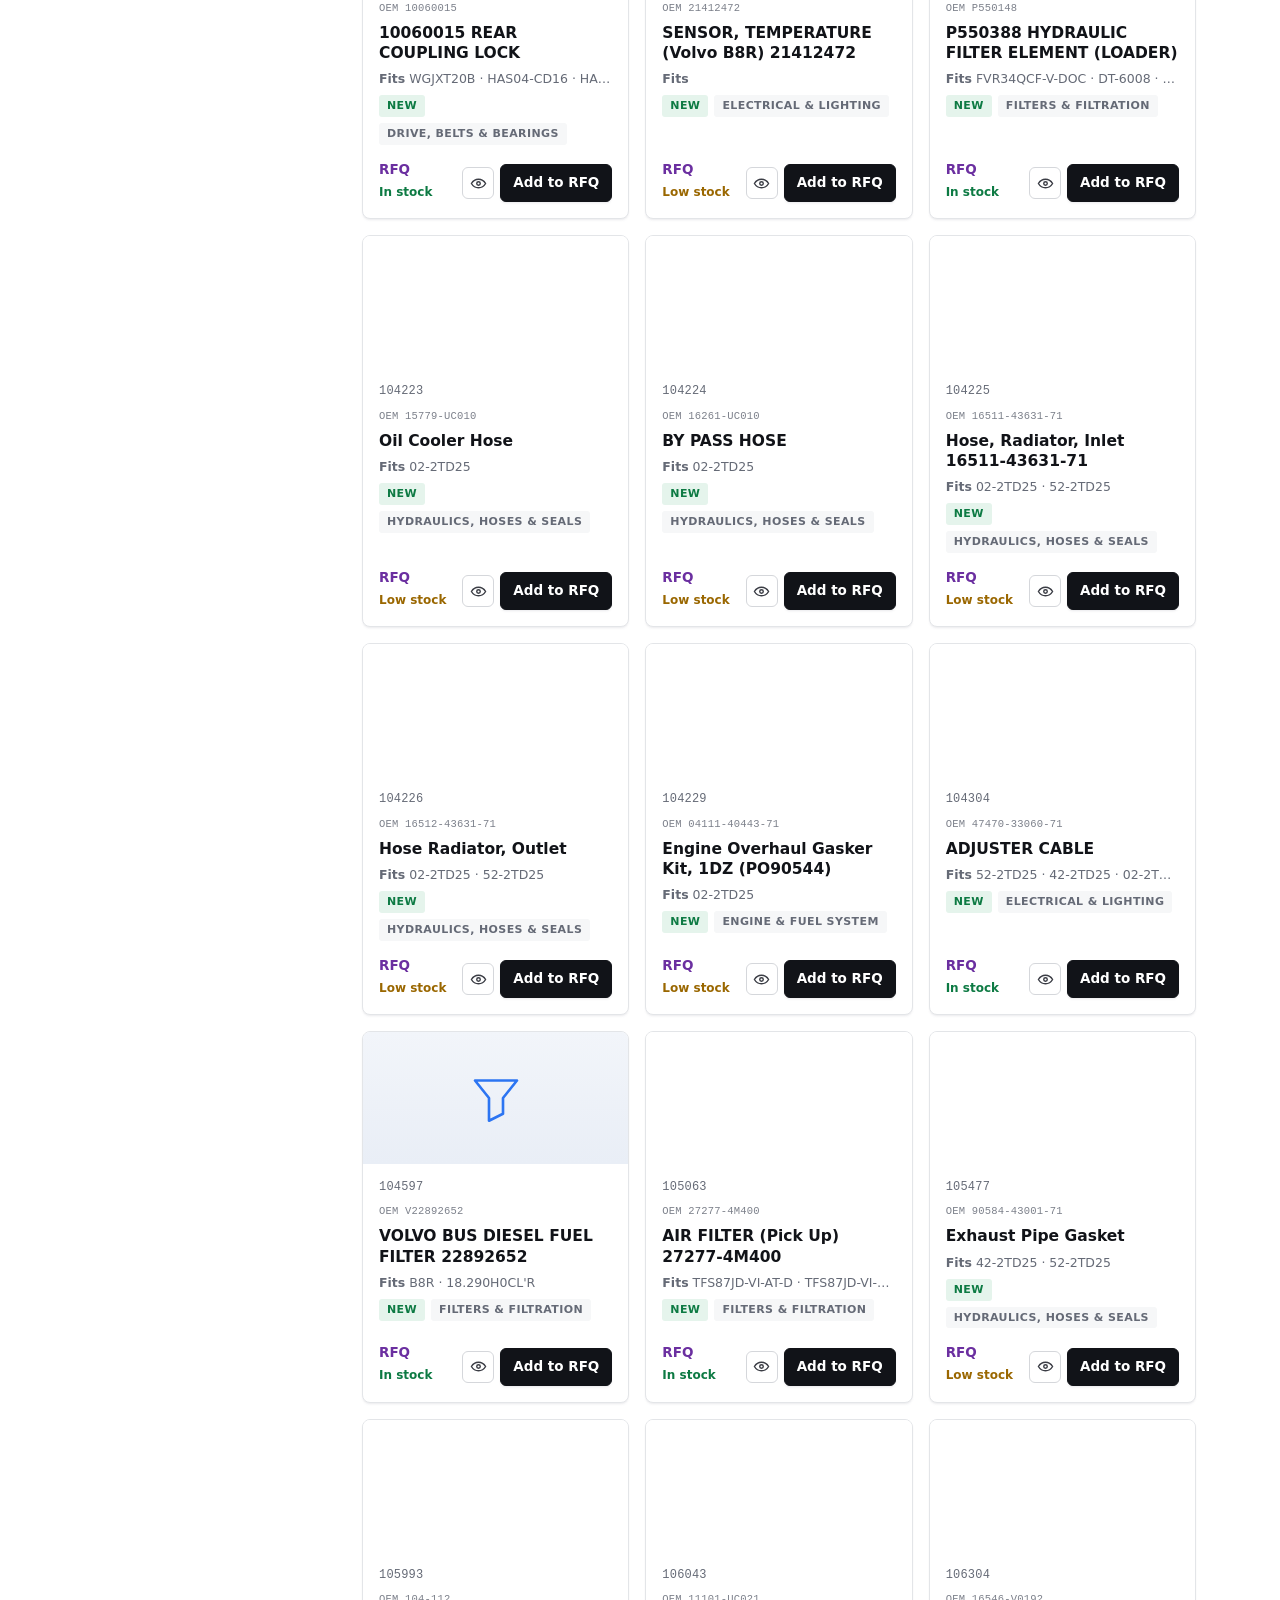
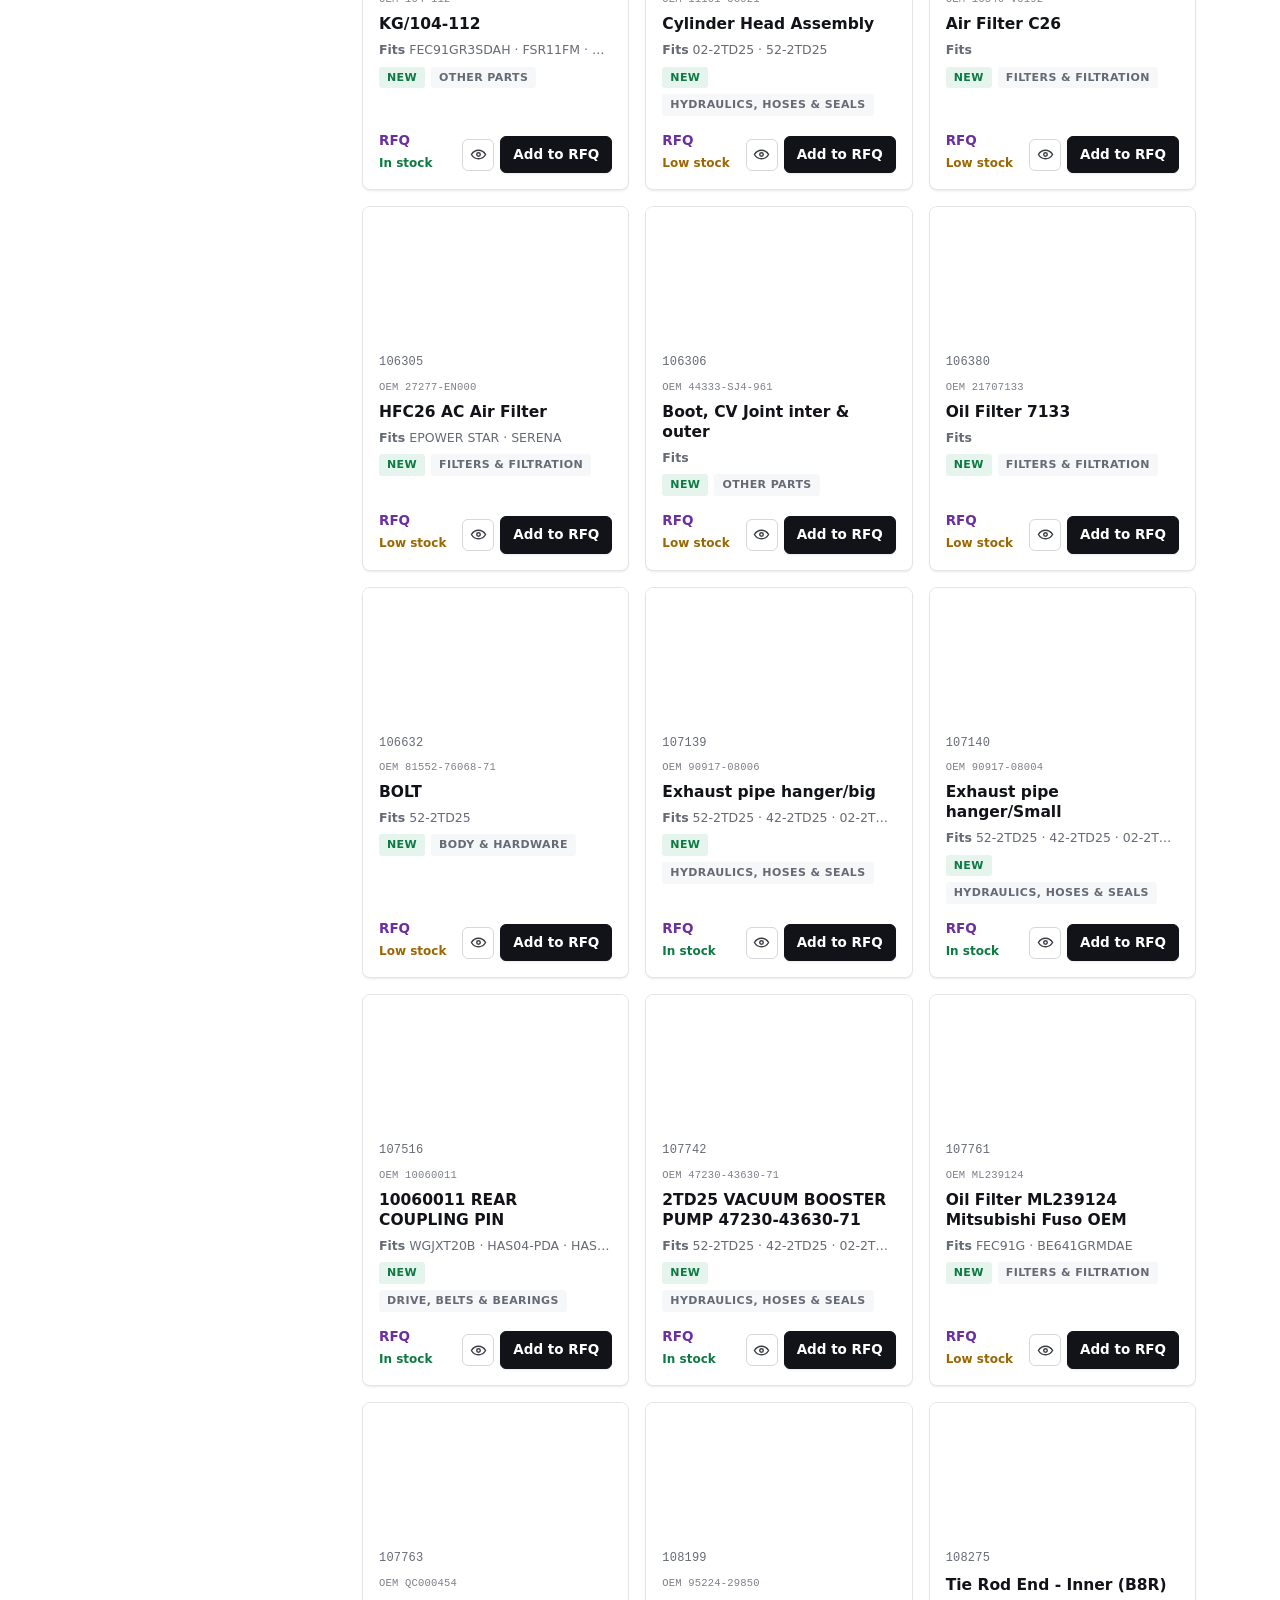
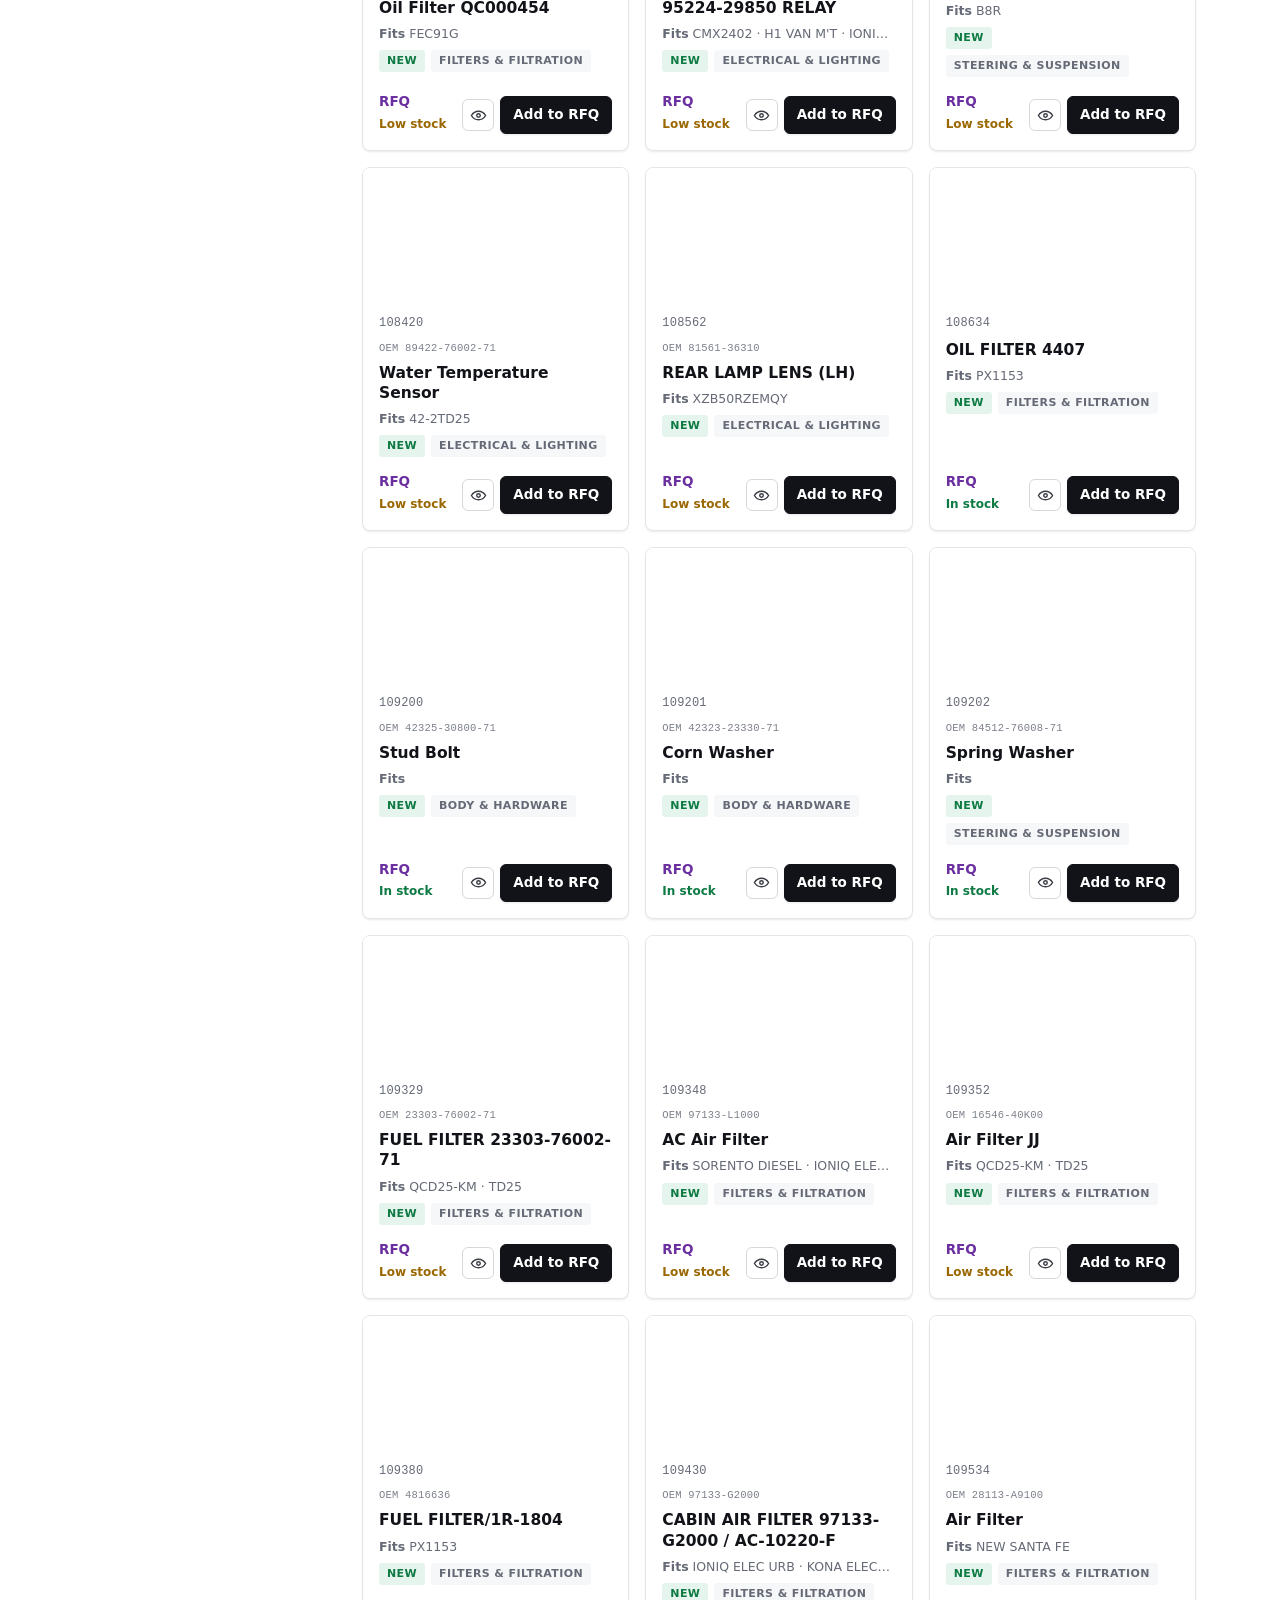
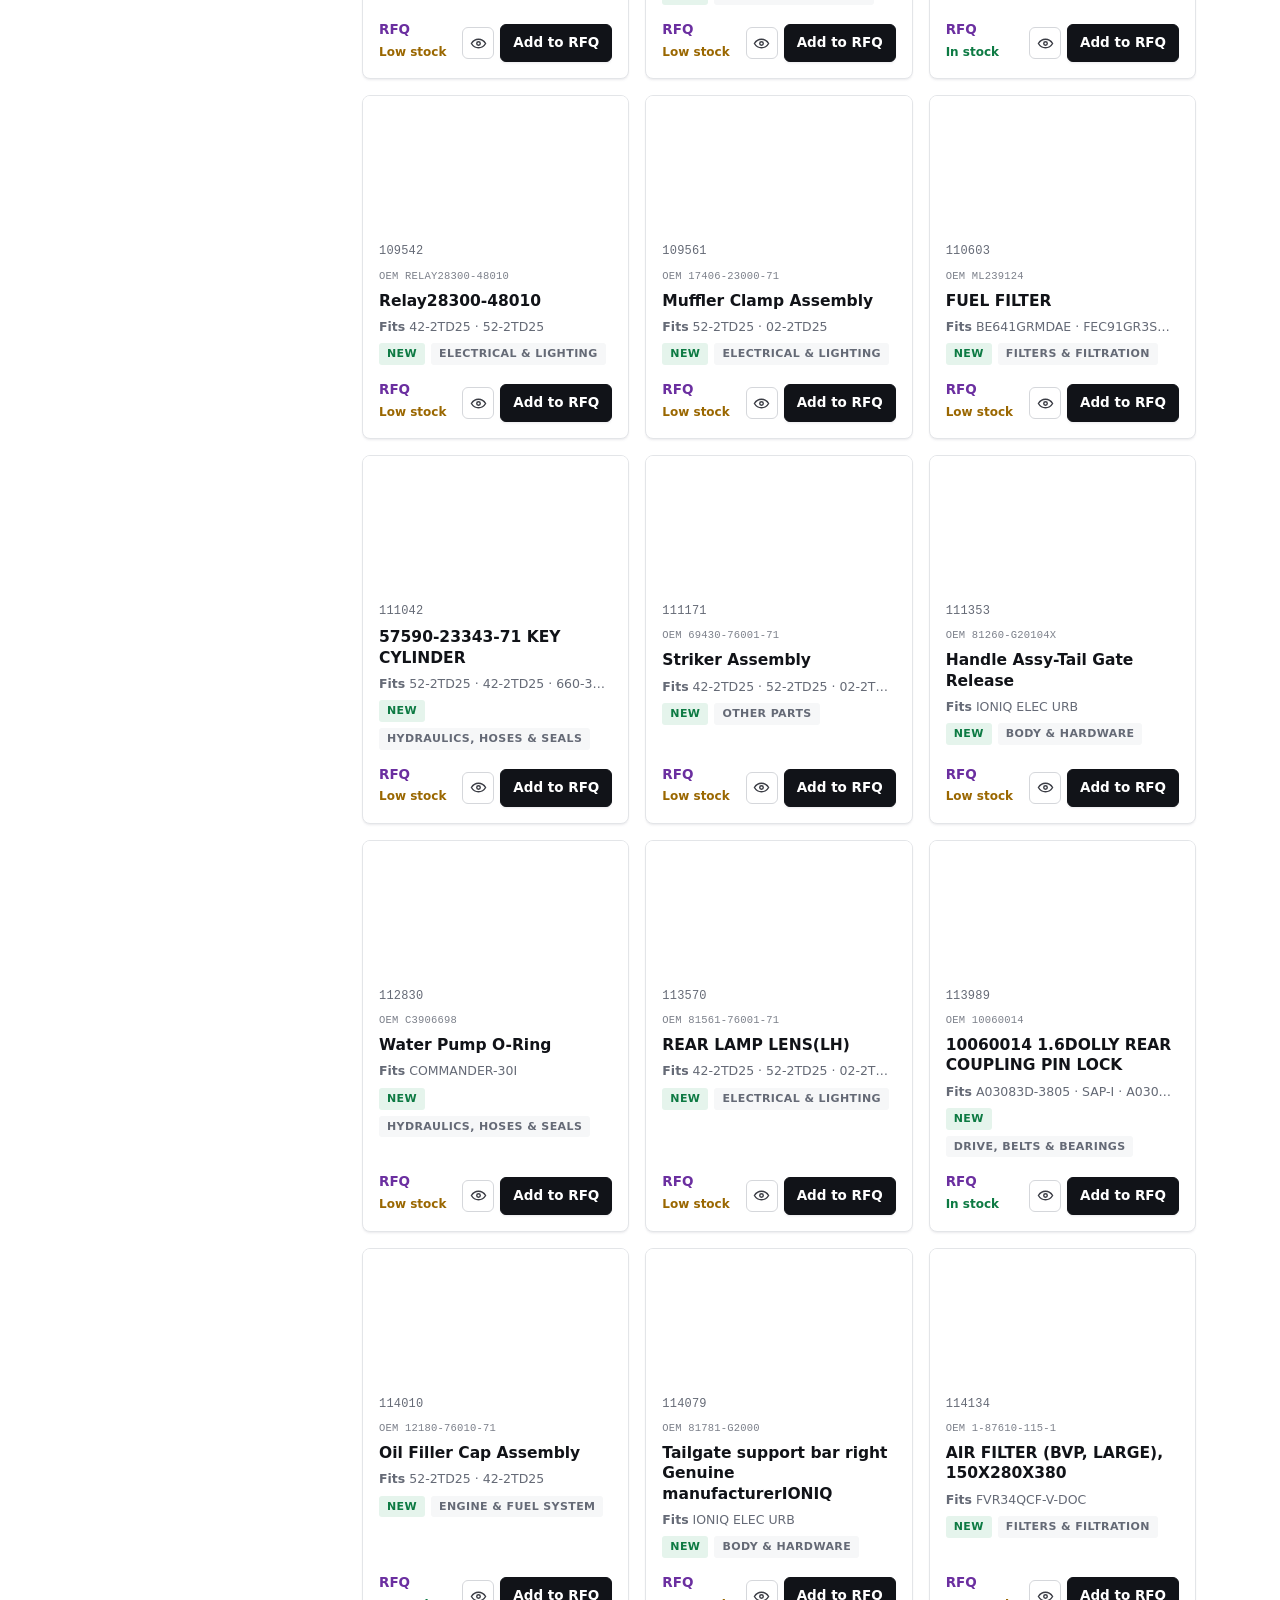
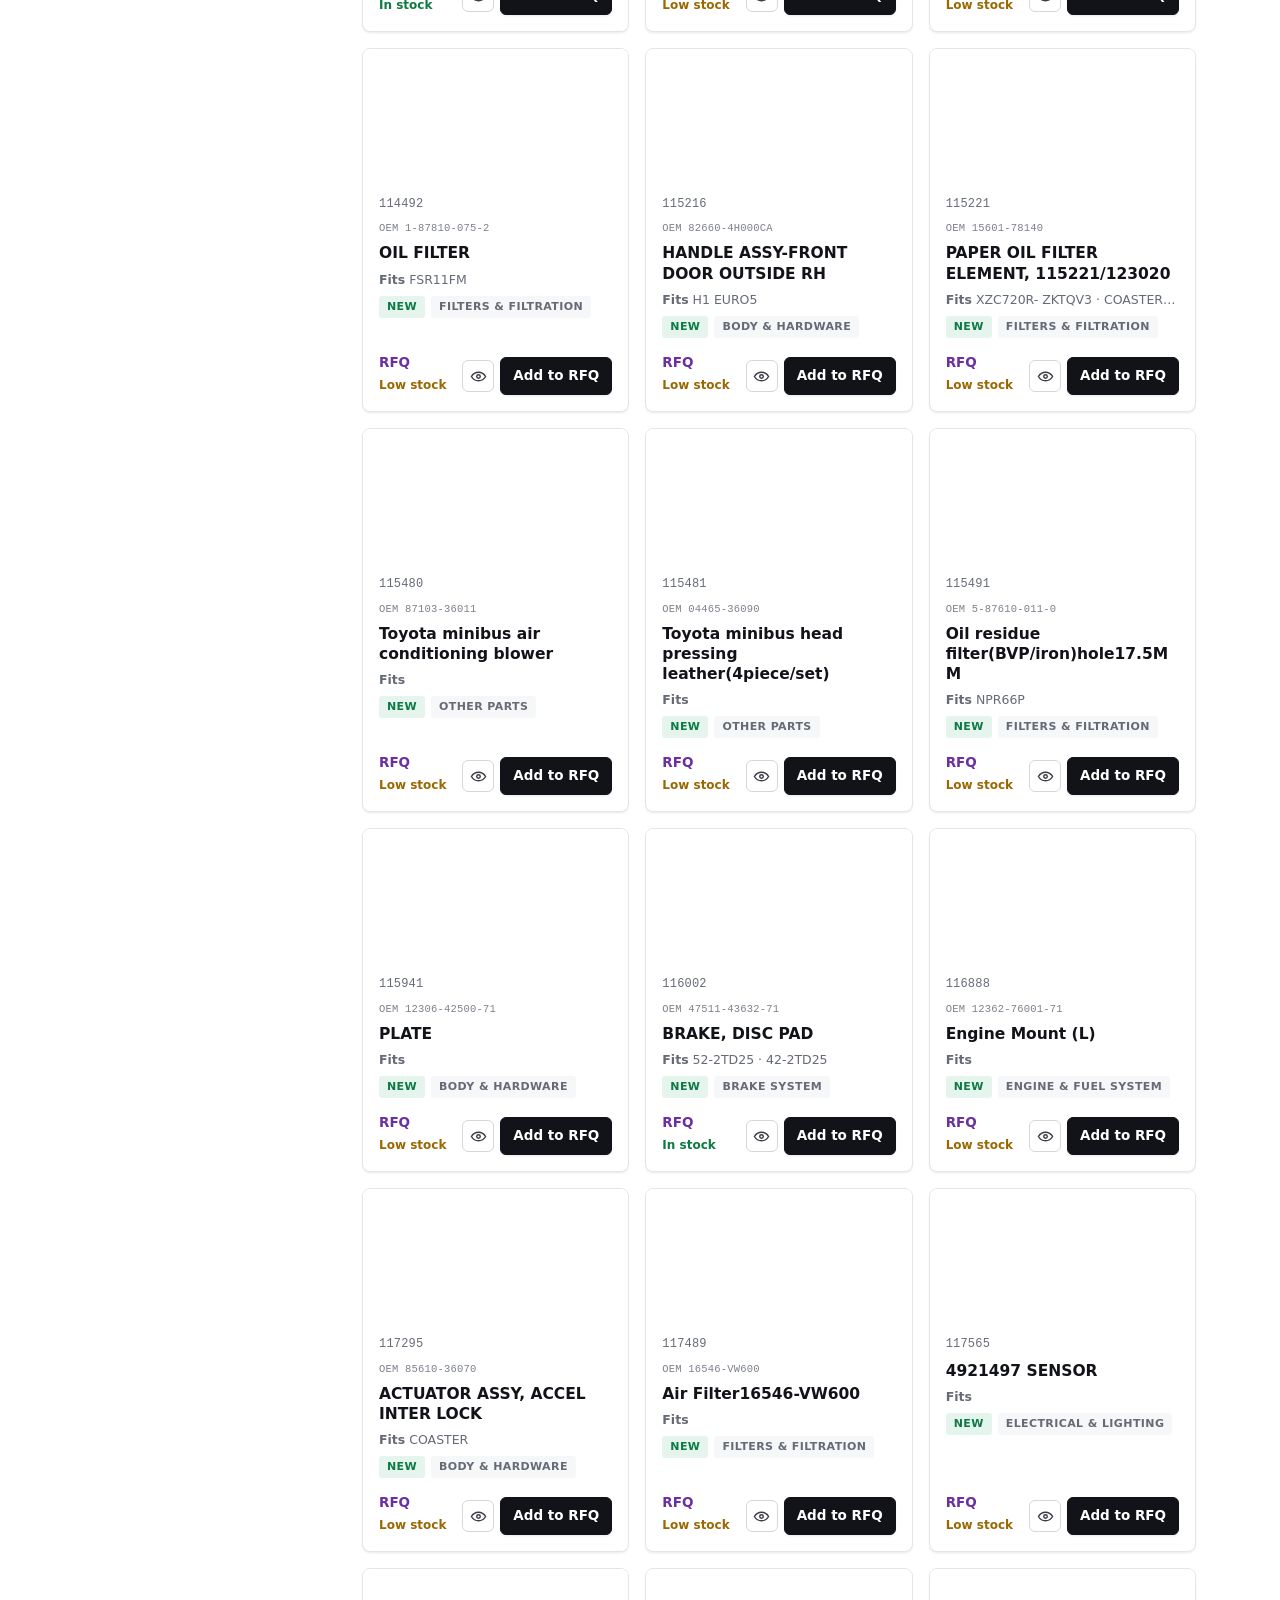
==== commit 01044ef0: "content: add About section (EN/ZH i18n), nav+footer link, remove demo-template disclaimer" ====
--- a/index.html
+++ b/index.html
@@ -62,6 +62,7 @@
       <a href="#parts" data-i18n="nav-parts">Parts Catalog</a>
       <a href="#visual" data-i18n="nav-visual">Photo Search</a>
       <a href="#services" data-i18n="nav-services">Services</a>
+      <a href="#about" data-i18n="nav-about">About</a>
       <a href="#contact" data-i18n="nav-contact">Contact</a>
     </nav>
     <div class="header-actions">
@@ -323,6 +324,33 @@
   </div>
 </section>
 
+<!-- ================= ABOUT ================= -->
+<section class="section section-alt" id="about">
+  <div class="wrap">
+    <p class="kicker" data-i18n="ab-kicker">About us</p>
+    <h2 class="h2" data-i18n="ab-title">From people who run the machines.</h2>
+    <p class="section-sub" data-i18n="ab-lead">GSE Spares has supplied ground support equipment parts since 2012 — tow tractors, belt loaders, GPUs, air start units, passenger stairs and more.</p>
+    <div class="svc-grid">
+      <div class="svc">
+        <h3 class="svc-t" data-i18n="ab1t">From the workshop, not a catalogue</h3>
+        <p class="svc-d" data-i18n="ab1d">Our background is GSE fleet maintenance and overhaul for ground handlers and airlines across Asia. Every part we quote has been sourced, handled or fitted by people who work on these machines daily — so when we say it fits, it fits.</p>
+      </div>
+      <div class="svc">
+        <h3 class="svc-t" data-i18n="ab2t">Fitment data from real records</h3>
+        <p class="svc-d" data-i18n="ab2d">Our cross-reference database is built from maintenance work-order records covering 9,500+ units of equipment and 9,000+ part numbers. Ask us "will this fit my unit?" — we answer from records, not guesses.</p>
+      </div>
+      <div class="svc">
+        <h3 class="svc-t" data-i18n="ab3t">Three sourcing channels</h3>
+        <p class="svc-d" data-i18n="ab3d">Genuine OEM, certified PMA and quality used / exchange units — quoted side by side, so you choose the right balance of cost and lead time.</p>
+      </div>
+      <div class="svc">
+        <h3 class="svc-t" data-i18n="ab4t">Photo identification service</h3>
+        <p class="svc-d" data-i18n="ab4d">No part number? Send a photo of the part or its nameplate — we identify it and quote, usually within one business day.</p>
+      </div>
+    </div>
+  </div>
+</section>
+
 <!-- ================= SERVICES ================= -->
 <section class="section" id="services">
   <div class="wrap">
@@ -448,7 +476,7 @@
   <div class="wrap footer-grid">
     <div>
       <p class="footer-brand">GSE Spares</p>
-      <p class="footer-about" data-i18n="ft-about">Independent supplier of airport ground support equipment parts since 20XX. Genuine OEM and certified PMA parts, exchange units and technical support for ground handlers, airlines and MROs worldwide.</p>
+      <p class="footer-about" data-i18n="ft-about">Independent supplier of airport ground support equipment parts since 2012. Genuine OEM and certified PMA parts, exchange units and technical support for ground handlers, airlines and MROs worldwide.</p>
     </div>
     <nav class="footer-nav" aria-label="Footer">
       <p class="footer-h" data-i18n="ft-links">Quick links</p>
@@ -456,6 +484,7 @@
       <a href="#models" data-i18n="nav-models">Models</a>
       <a href="#parts" data-i18n="nav-parts">Parts Catalog</a>
       <a href="#visual" data-i18n="nav-visual">Photo Search</a>
+      <a href="#about" data-i18n="nav-about">About</a>
       <a href="/admin/" rel="nofollow">Staff Login</a>
     </nav>
     <div>
@@ -466,7 +495,6 @@
   </div>
   <div class="wrap footer-bottom">
     <p>© 2026 GSE Spares. <span data-i18n="ft-rights">All rights reserved.</span></p>
-    <p class="footer-demo" data-i18n="ft-demo">Demo template — all parts, prices and company details are sample data.</p>
   </div>
 </footer>
 
@@ -665,6 +693,6 @@
 <template id="ico-vs-act"><svg viewBox="0 0 64 64" width="56" height="56" aria-hidden="true" focusable="false"><rect x="22" y="8" width="20" height="48" rx="10" fill="none" stroke="currentColor" stroke-width="4"/><path d="M32 8v48" stroke="currentColor" stroke-width="4"/><path d="M14 22l8-8M14 42l8 8M50 22l-8-8M50 42l-8 8" stroke="currentColor" stroke-width="4" stroke-linecap="round"/></svg></template>
 <template id="ico-vs-tire"><svg viewBox="0 0 64 64" width="56" height="56" aria-hidden="true" focusable="false"><circle cx="32" cy="32" r="24" fill="none" stroke="currentColor" stroke-width="6"/><circle cx="32" cy="32" r="8" fill="none" stroke="currentColor" stroke-width="4"/></svg></template>
 
-<script src="assets/app.js?v=6111fa4"></script>
+<script src="assets/app.js?v=20261121"></script>
 </body>
 </html>
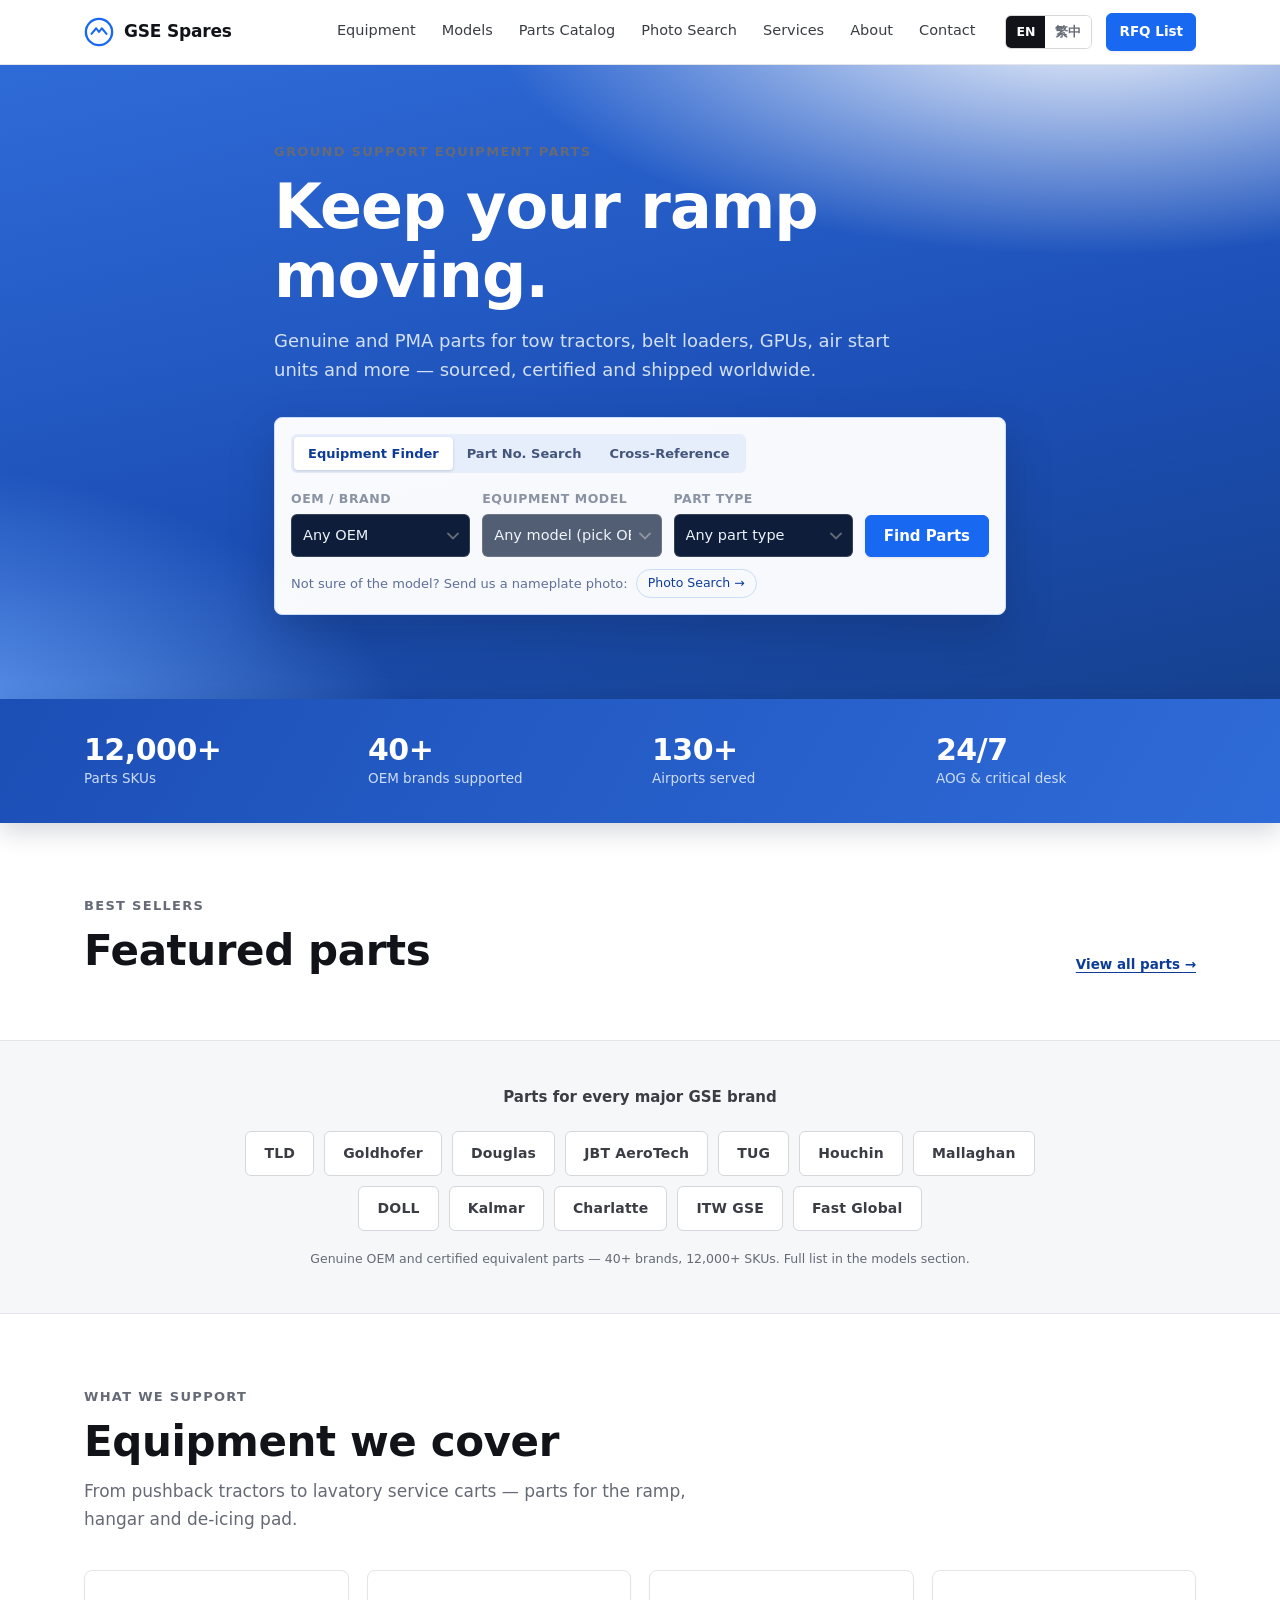
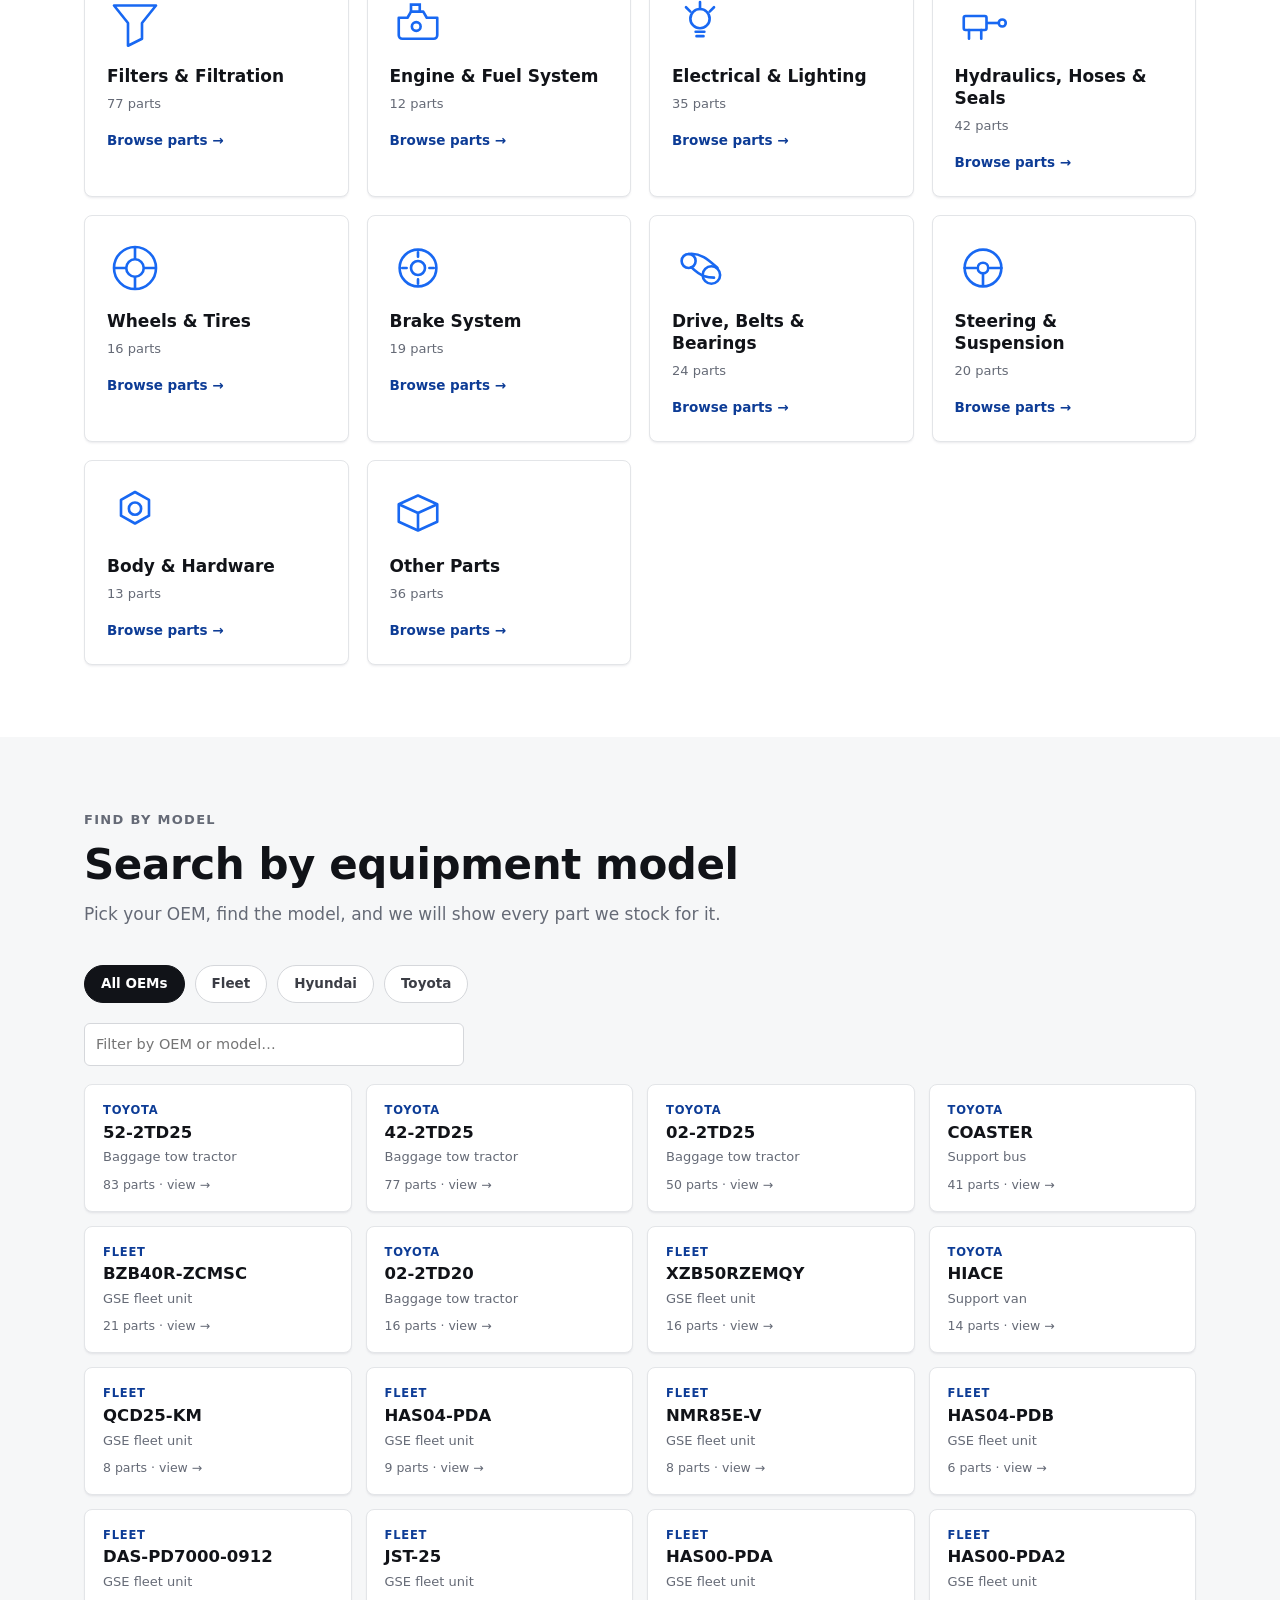
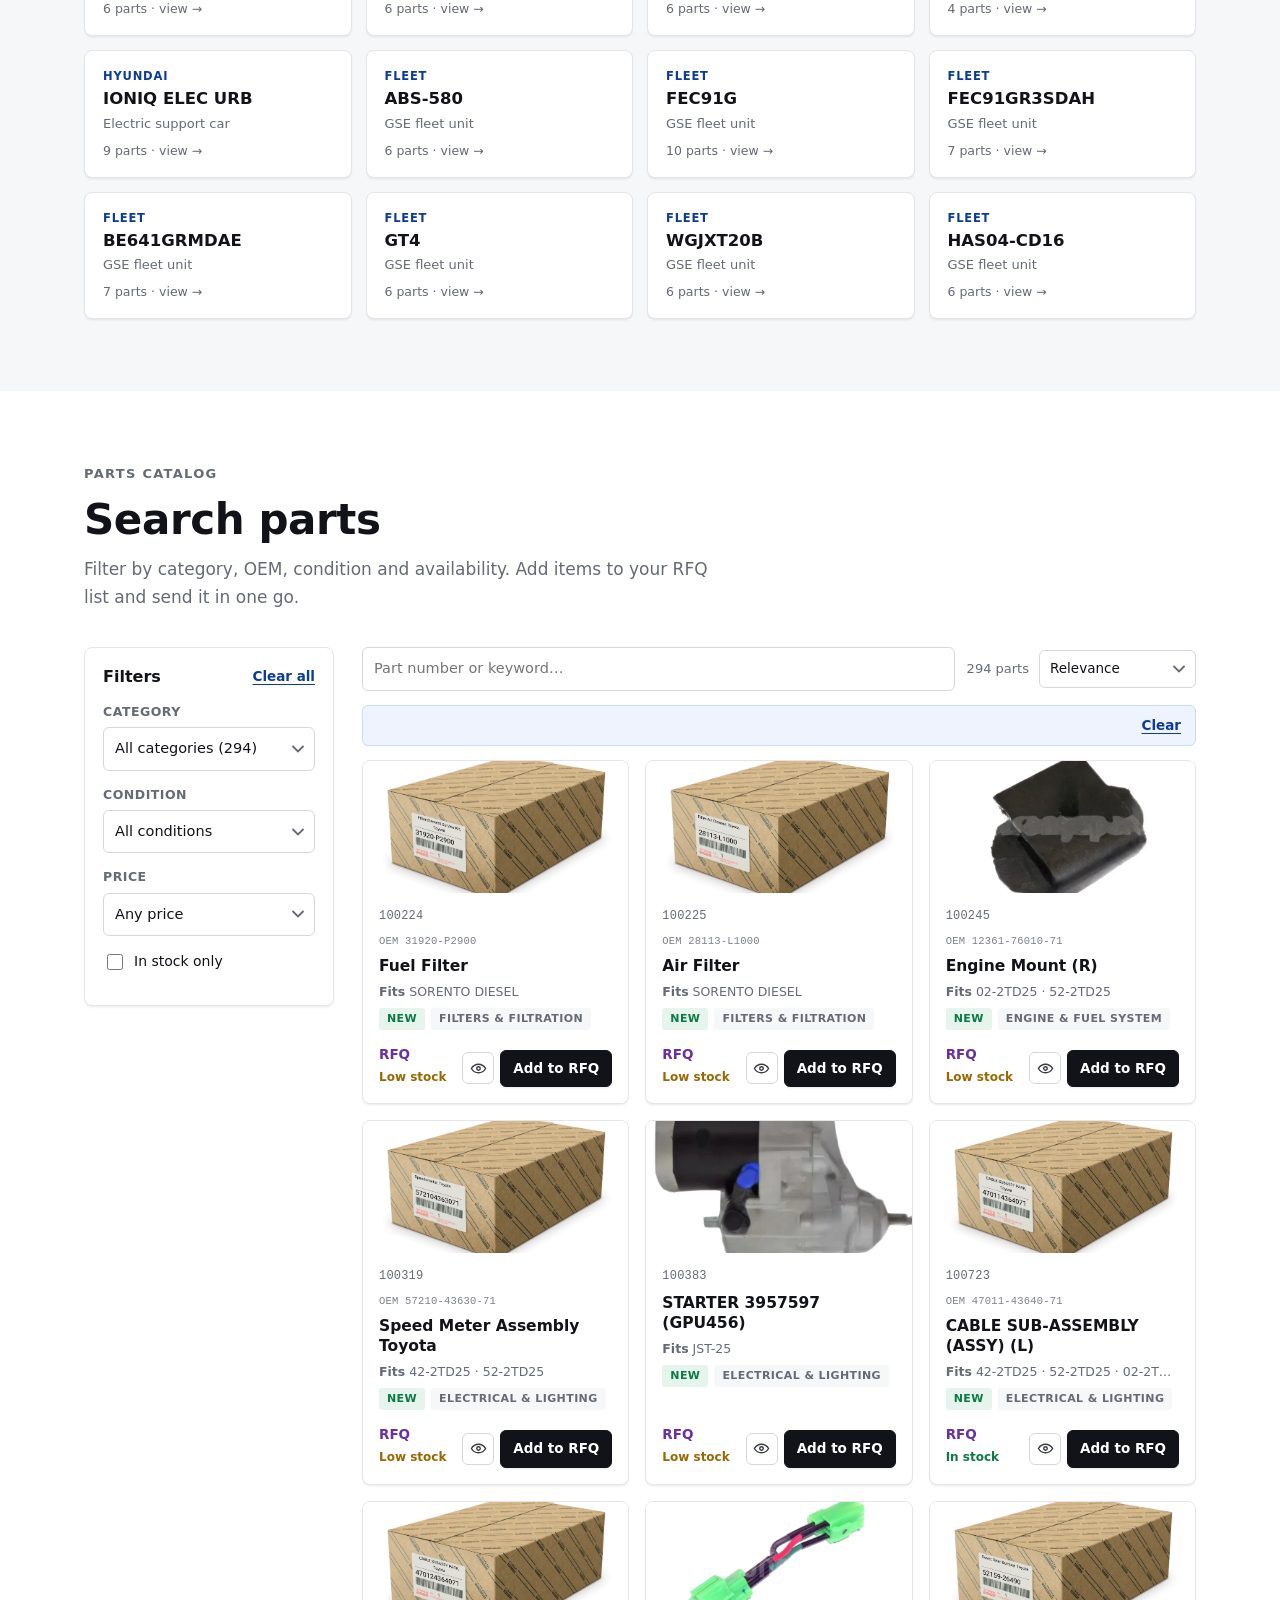
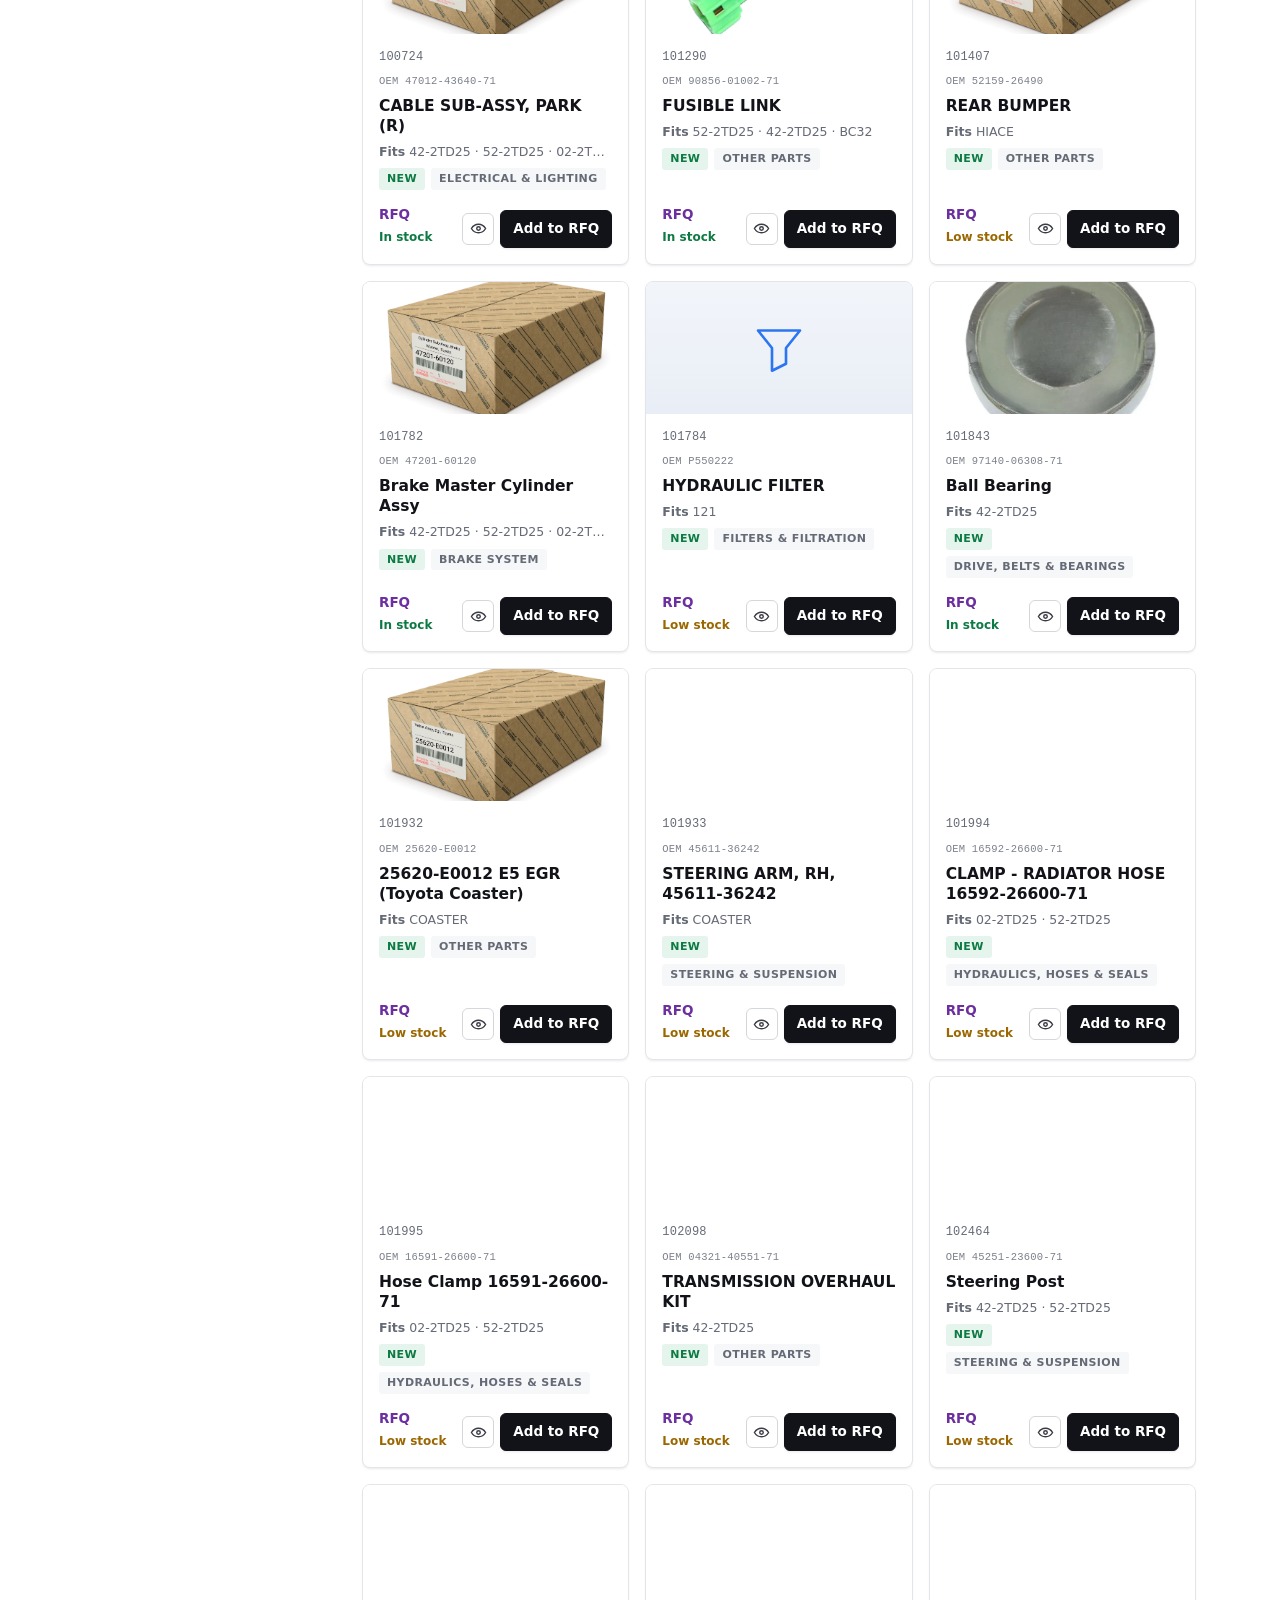
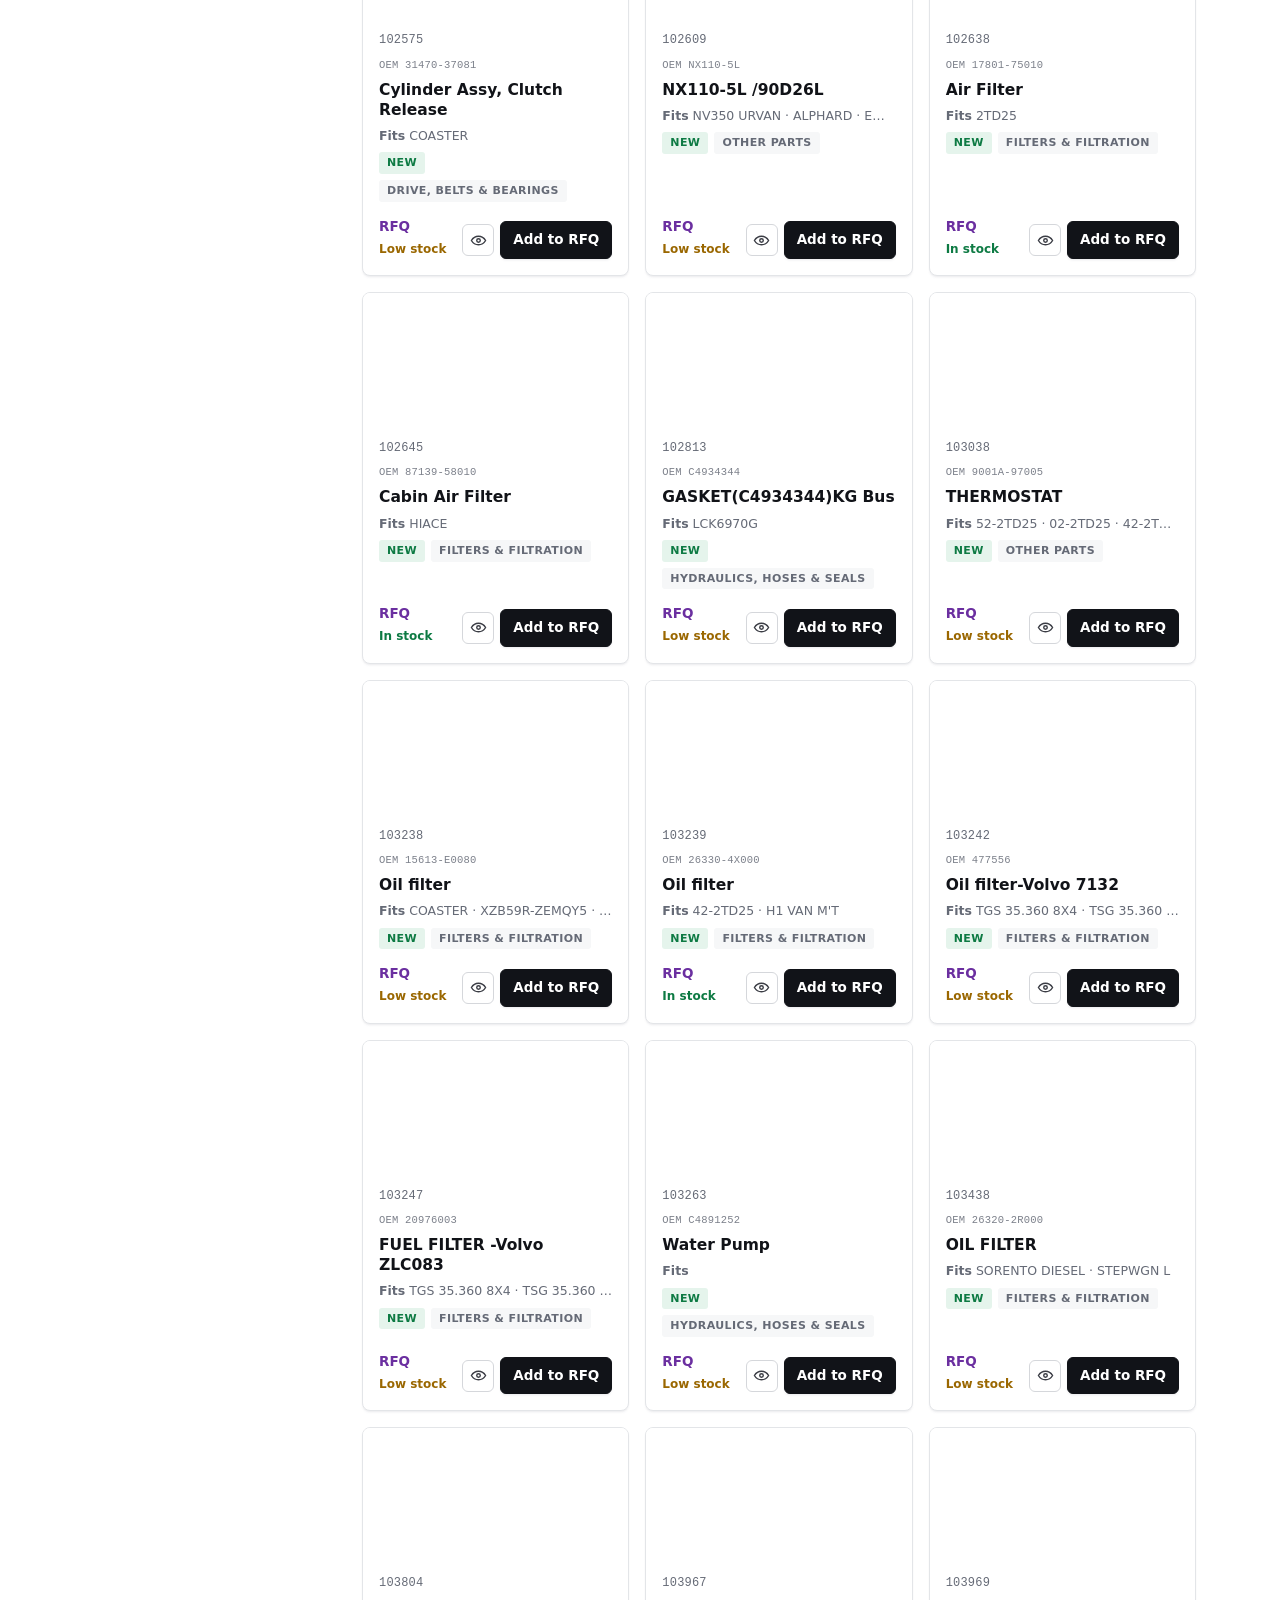
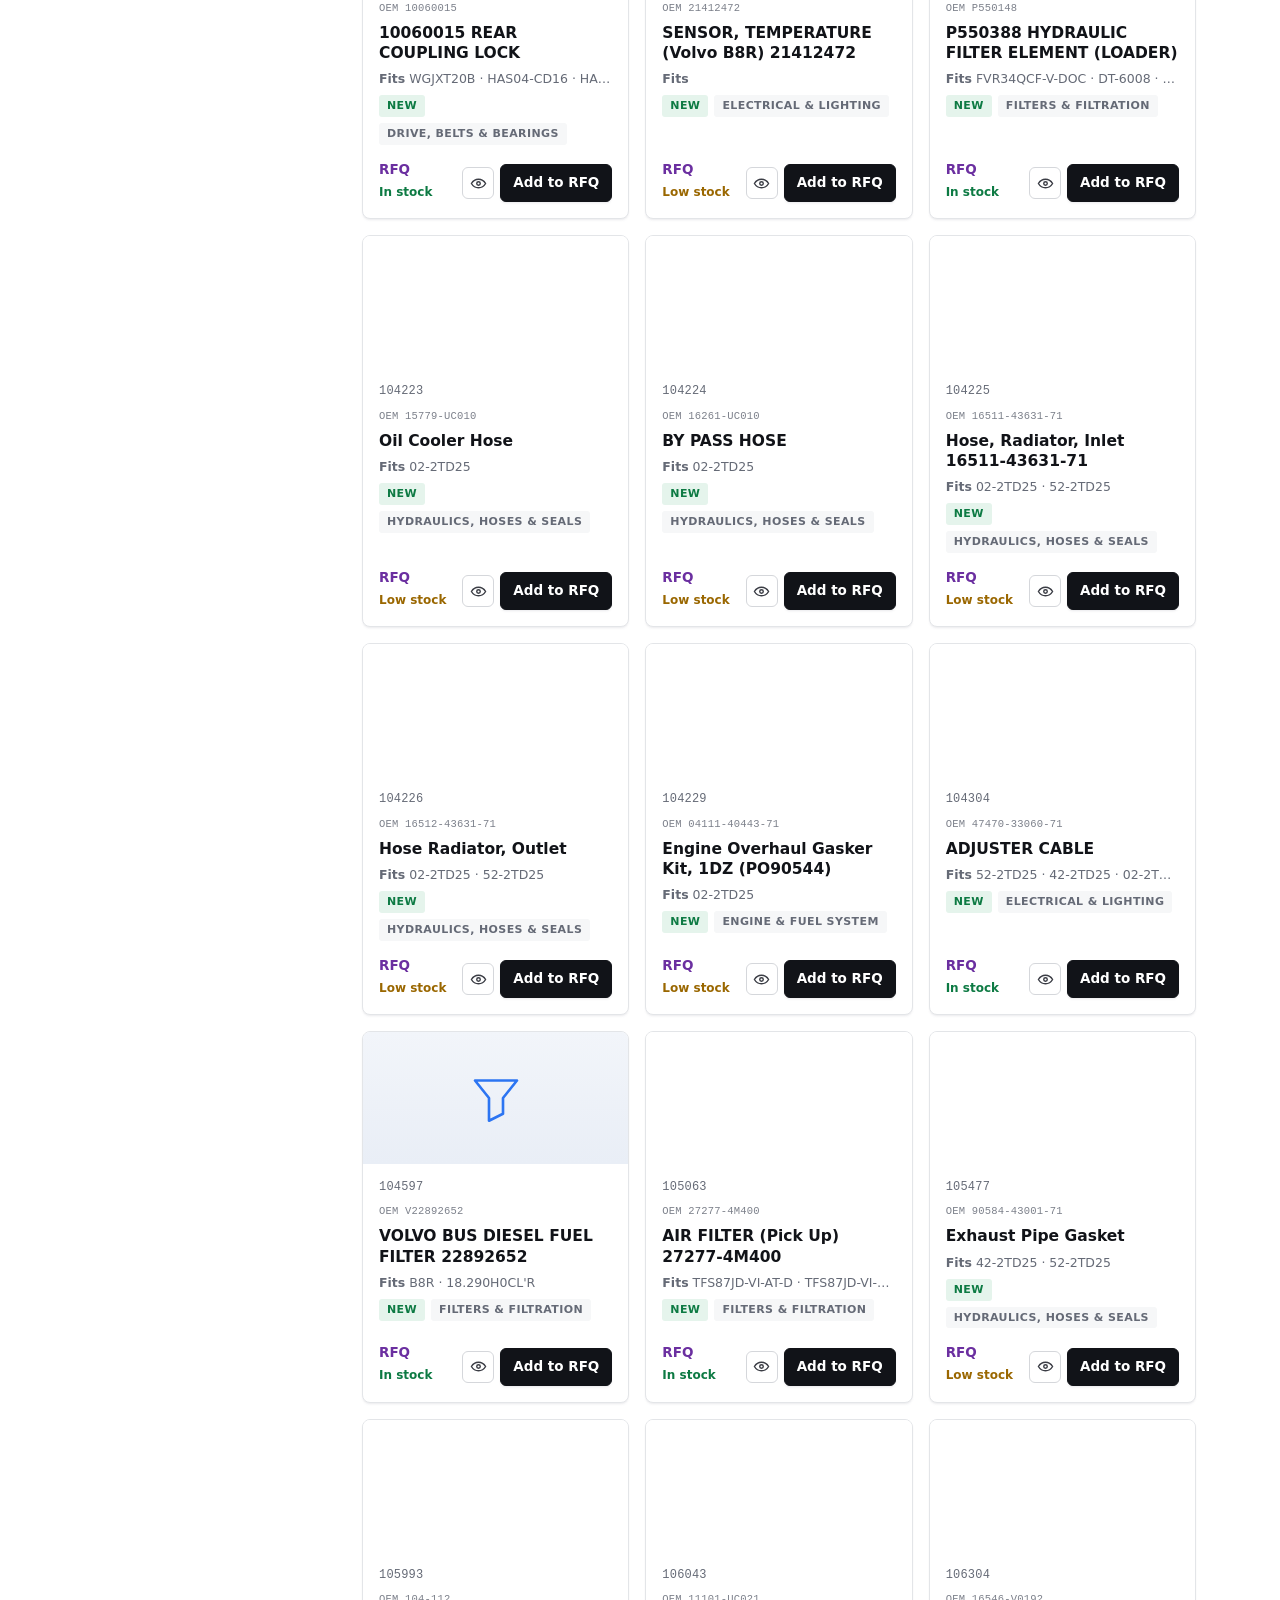
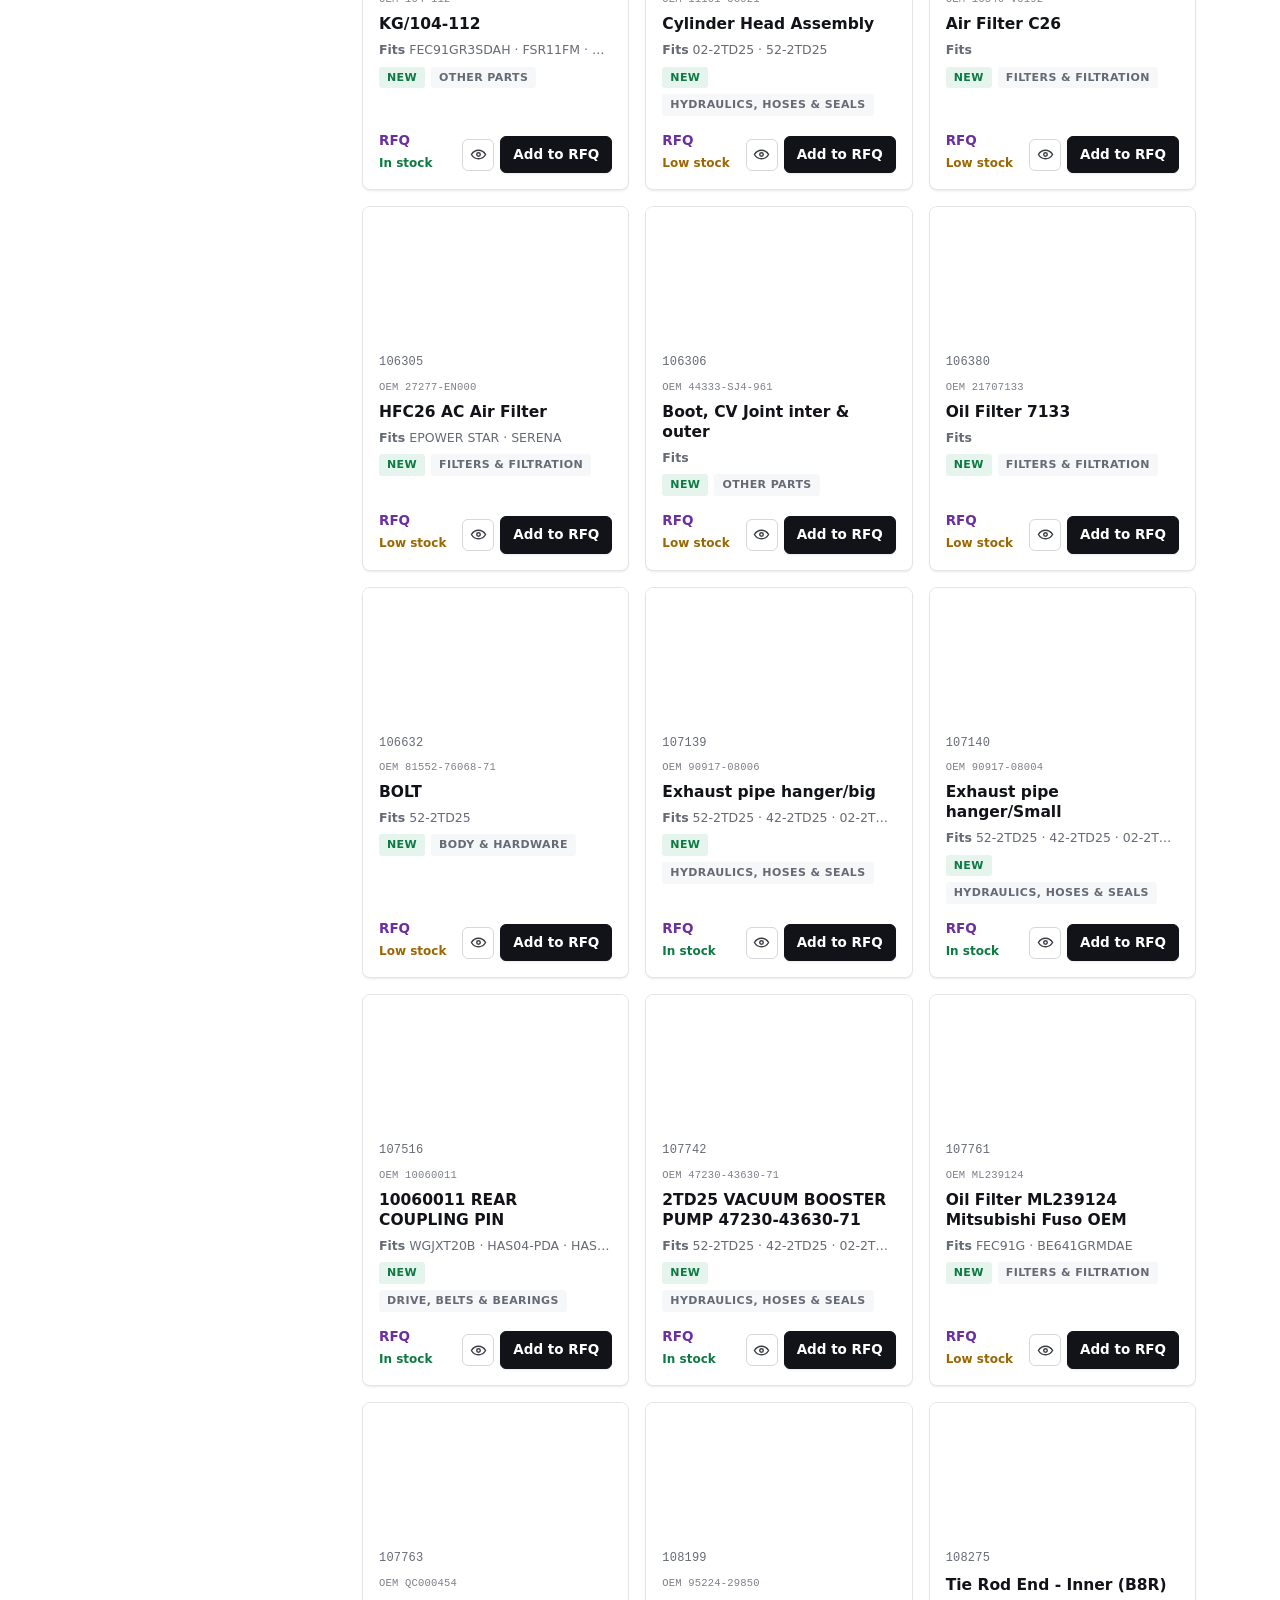
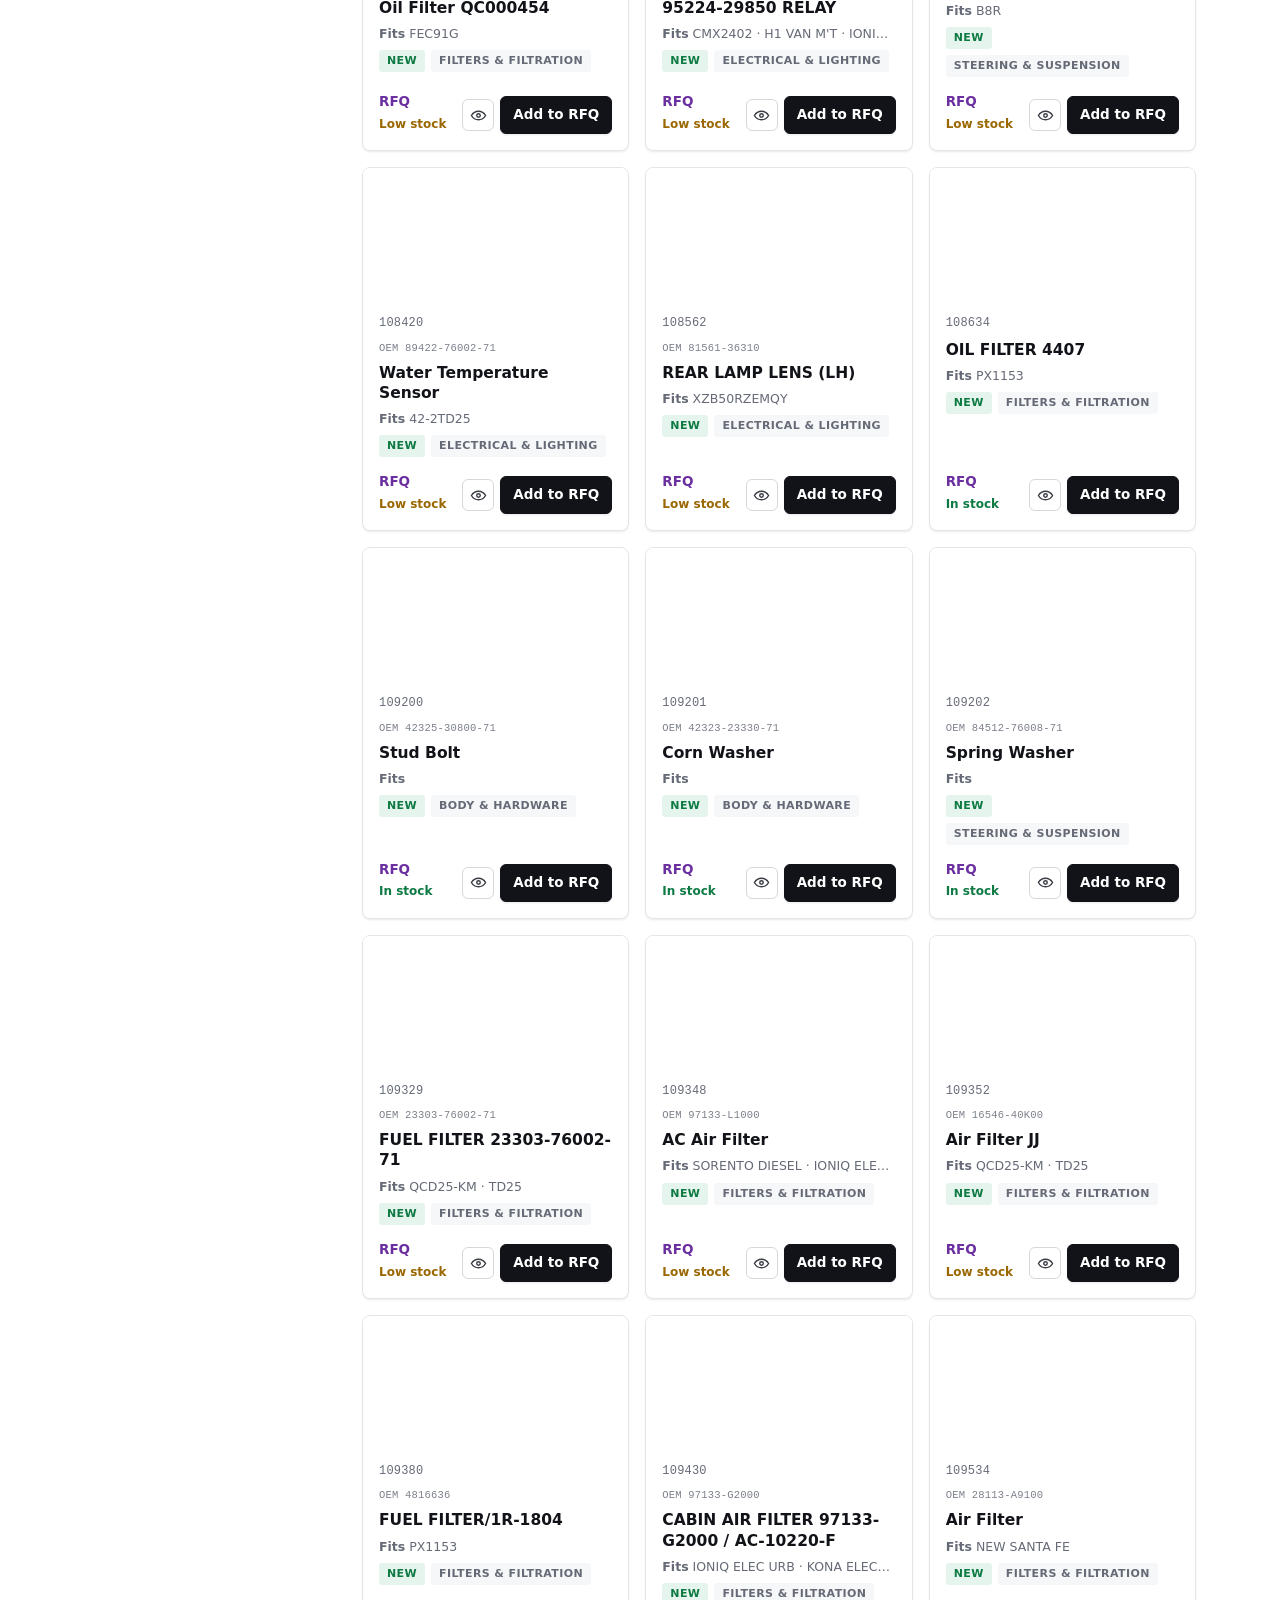
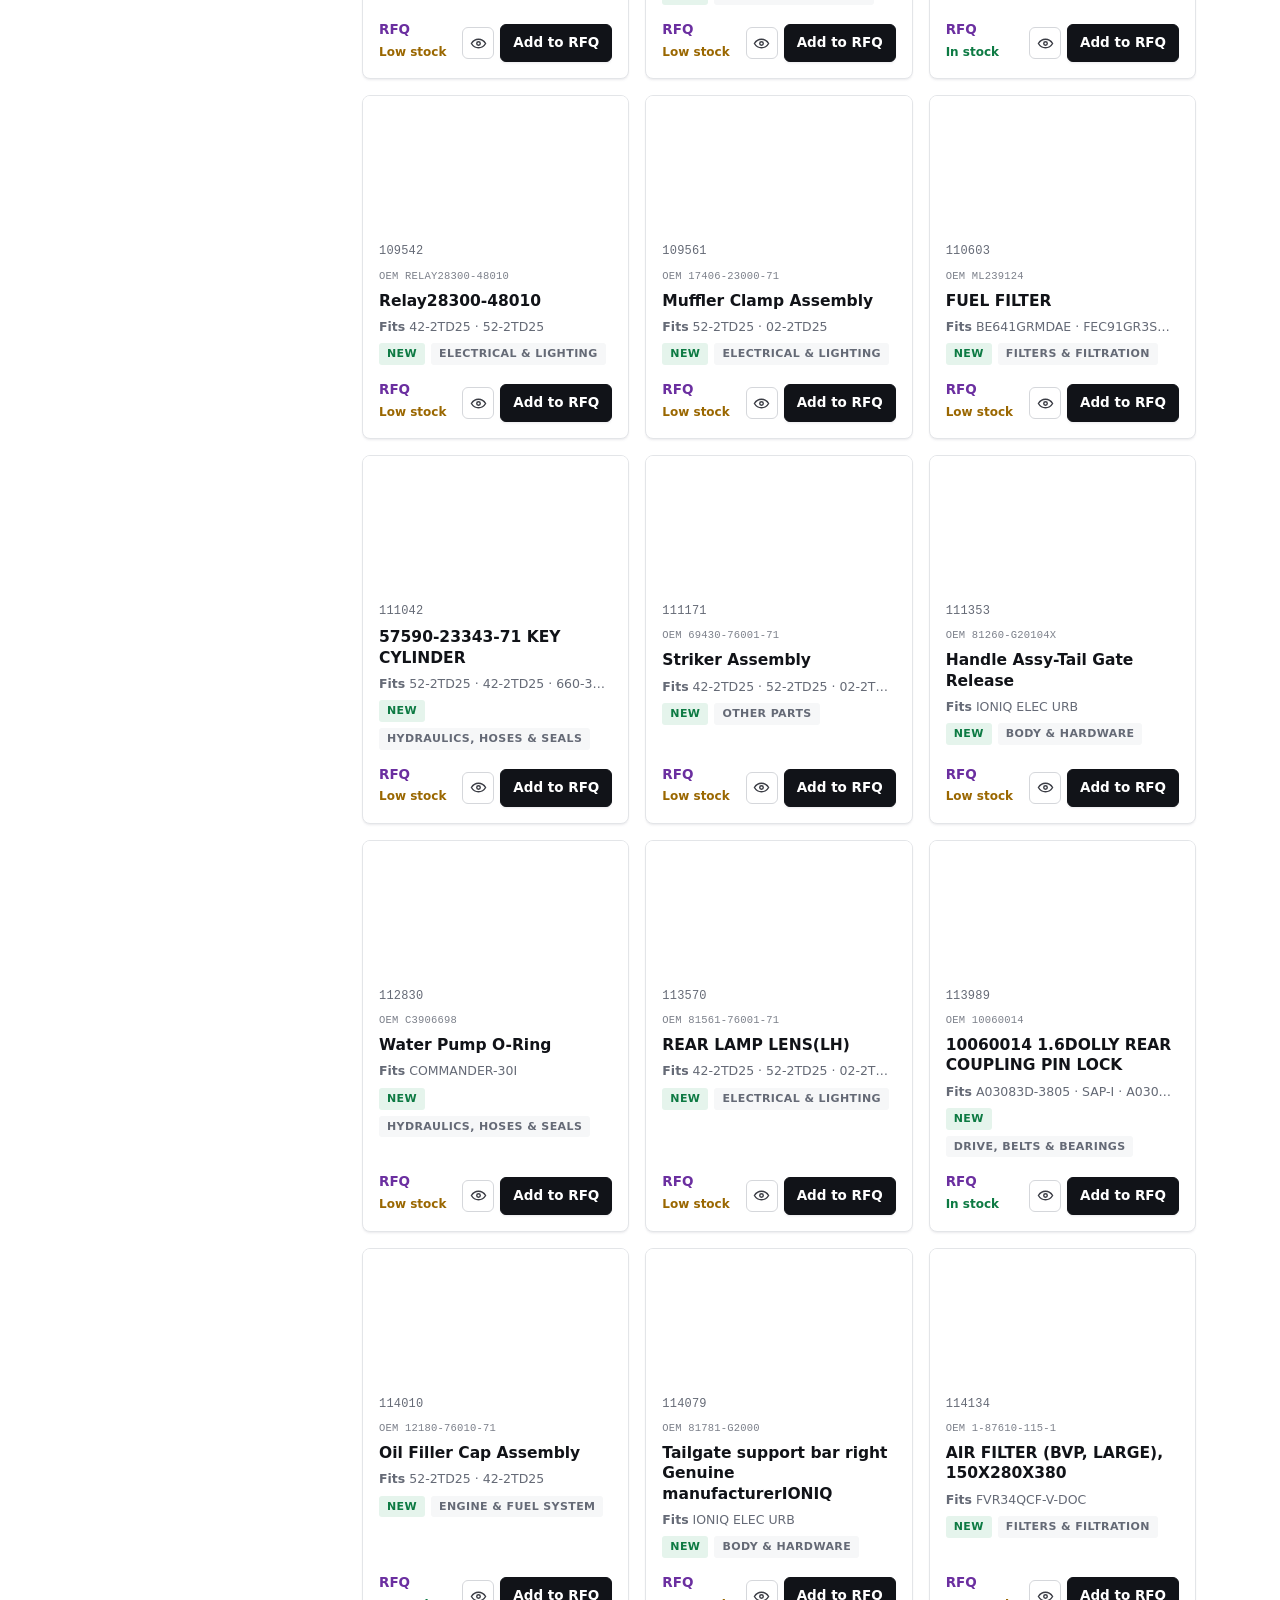
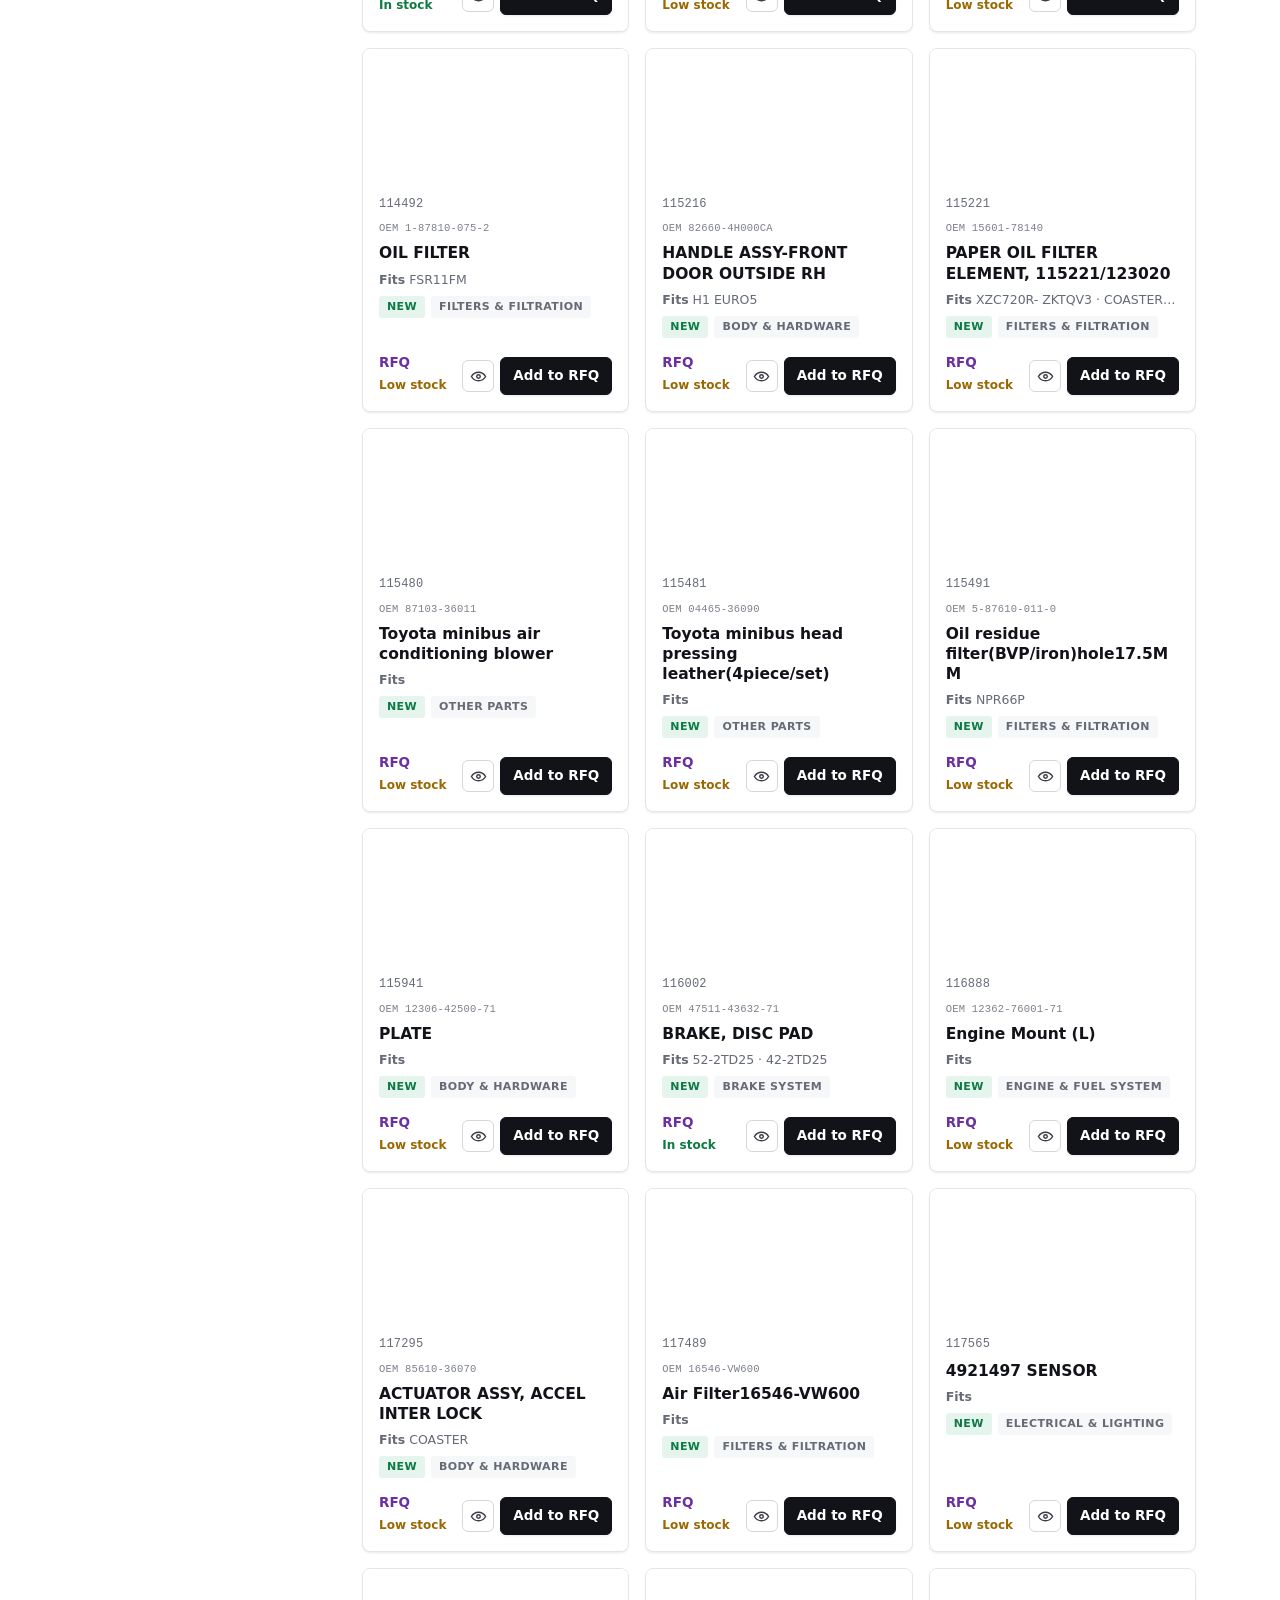
==== commit a1ca6798: "photos: deploy 44 verified real-part photos (vision-audited, wm-cleaned), add 113570 real, revert 13" ====
--- a/index.html
+++ b/index.html
@@ -333,7 +333,7 @@
     <div class="svc-grid">
       <div class="svc">
         <h3 class="svc-t" data-i18n="ab1t">From the workshop, not a catalogue</h3>
-        <p class="svc-d" data-i18n="ab1d">Our background is GSE fleet maintenance and overhaul for ground handlers and airlines across Asia. Every part we quote has been sourced, handled or fitted by people who work on these machines daily — so when we say it fits, it fits.</p>
+        <p class="svc-d" data-i18n="ab1d">Our background is hands-on GSE fleet maintenance and overhaul. Every part we quote has been sourced, handled or fitted by people who work on these machines daily — so when we say it fits, it fits.</p>
       </div>
       <div class="svc">
         <h3 class="svc-t" data-i18n="ab2t">Fitment data from real records</h3>
@@ -356,7 +356,7 @@
   <div class="wrap">
     <p class="kicker" data-i18n="sv-kicker">Why us</p>
     <h2 class="h2" data-i18n="sv-title">More than a parts counter</h2>
-    <p class="section-sub" data-i18n="sv-sub">A support partner for ground handling teams, airlines and MROs — from routine consumables to AOG critical response.</p>
+    <p class="section-sub" data-i18n="sv-sub">From routine consumables to AOG critical response — parts supply that keeps GSE fleets moving.</p>
     <div class="svc-grid">
       <div class="svc">
         <div class="svc-ico"><svg viewBox="0 0 24 24" width="22" height="22" aria-hidden="true" focusable="false"><path d="M13 2L4 14h6l-1 8 9-12h-6z" fill="none" stroke="currentColor" stroke-width="2" stroke-linejoin="round"/></svg></div>
@@ -476,7 +476,7 @@
   <div class="wrap footer-grid">
     <div>
       <p class="footer-brand">GSE Spares</p>
-      <p class="footer-about" data-i18n="ft-about">Independent supplier of airport ground support equipment parts since 2012. Genuine OEM and certified PMA parts, exchange units and technical support for ground handlers, airlines and MROs worldwide.</p>
+      <p class="footer-about" data-i18n="ft-about">Independent supplier of airport ground support equipment parts since 2012. Genuine OEM and certified PMA parts, exchange units and technical support.</p>
     </div>
     <nav class="footer-nav" aria-label="Footer">
       <p class="footer-h" data-i18n="ft-links">Quick links</p>
@@ -693,6 +693,6 @@
 <template id="ico-vs-act"><svg viewBox="0 0 64 64" width="56" height="56" aria-hidden="true" focusable="false"><rect x="22" y="8" width="20" height="48" rx="10" fill="none" stroke="currentColor" stroke-width="4"/><path d="M32 8v48" stroke="currentColor" stroke-width="4"/><path d="M14 22l8-8M14 42l8 8M50 22l-8-8M50 42l-8 8" stroke="currentColor" stroke-width="4" stroke-linecap="round"/></svg></template>
 <template id="ico-vs-tire"><svg viewBox="0 0 64 64" width="56" height="56" aria-hidden="true" focusable="false"><circle cx="32" cy="32" r="24" fill="none" stroke="currentColor" stroke-width="6"/><circle cx="32" cy="32" r="8" fill="none" stroke="currentColor" stroke-width="4"/></svg></template>
 
-<script src="assets/app.js?v=20261121"></script>
+<script src="assets/app.js?v=20261124a"></script>
 </body>
 </html>
